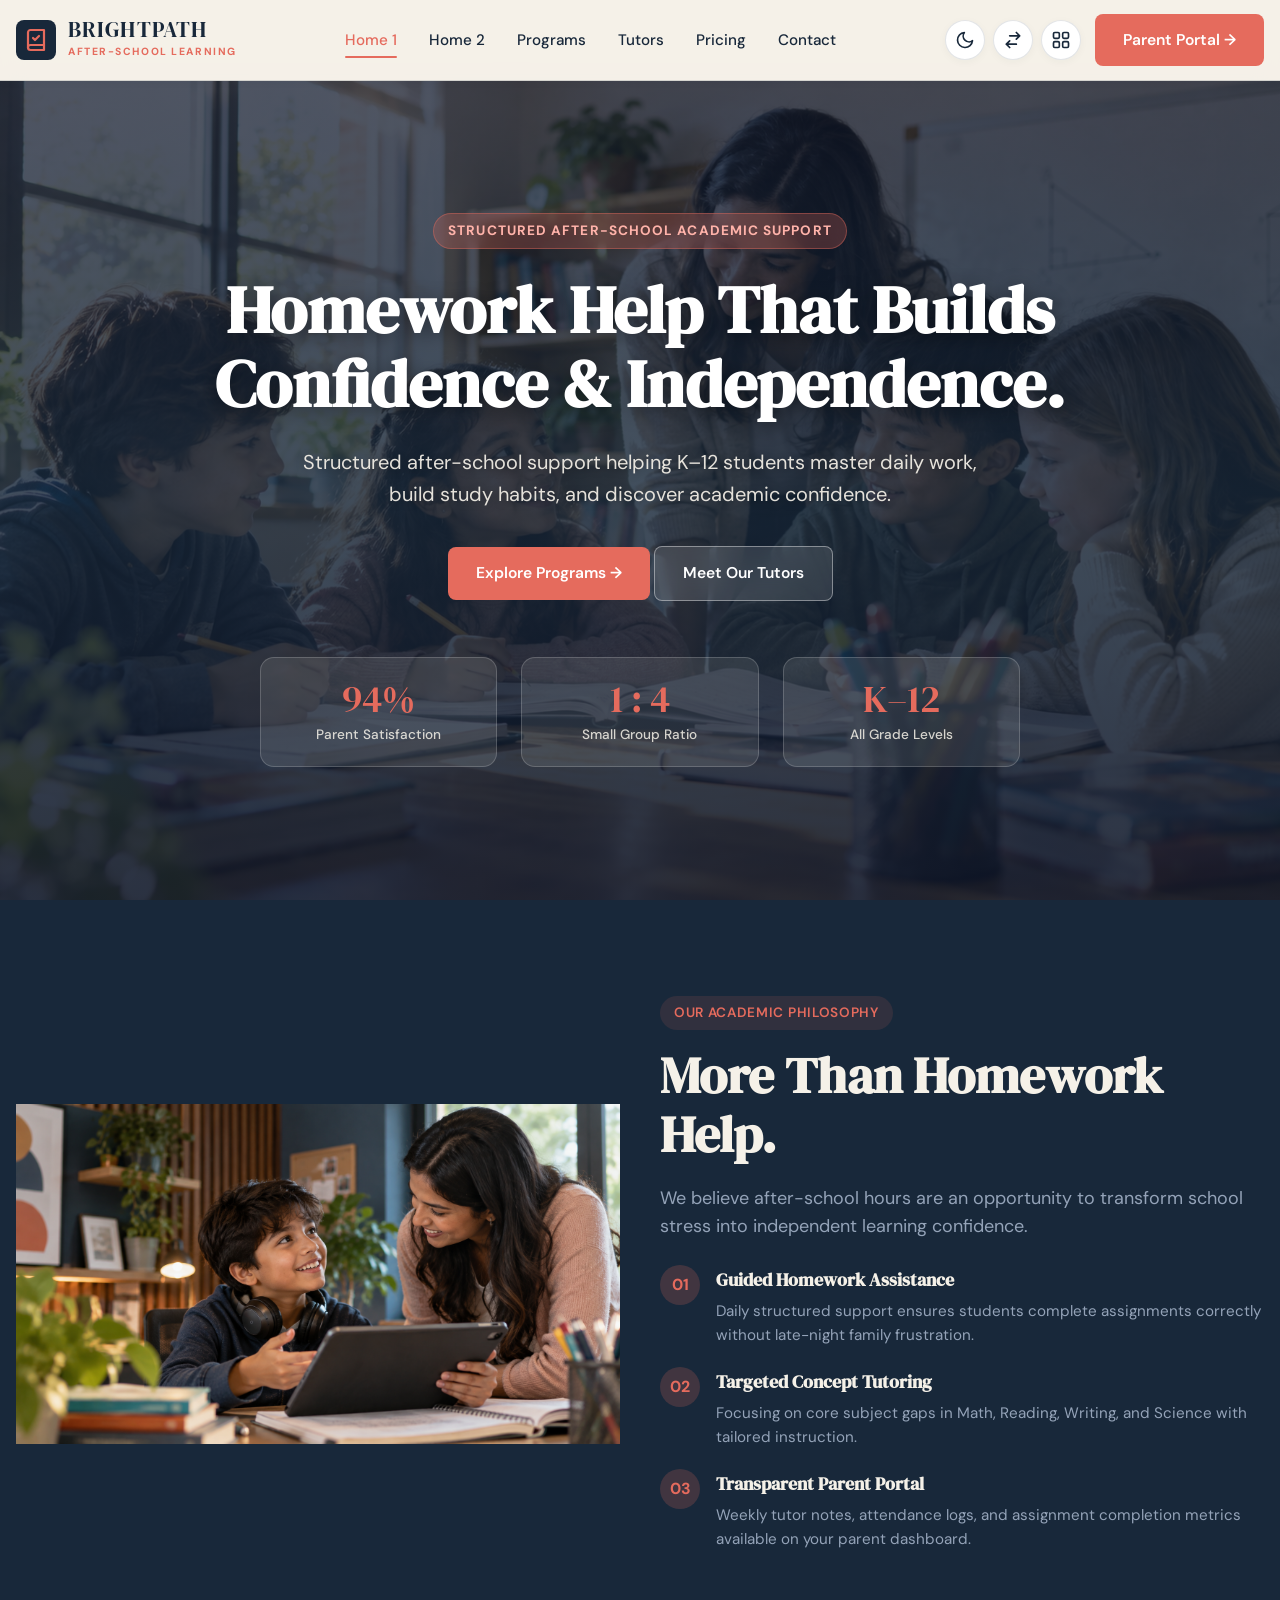
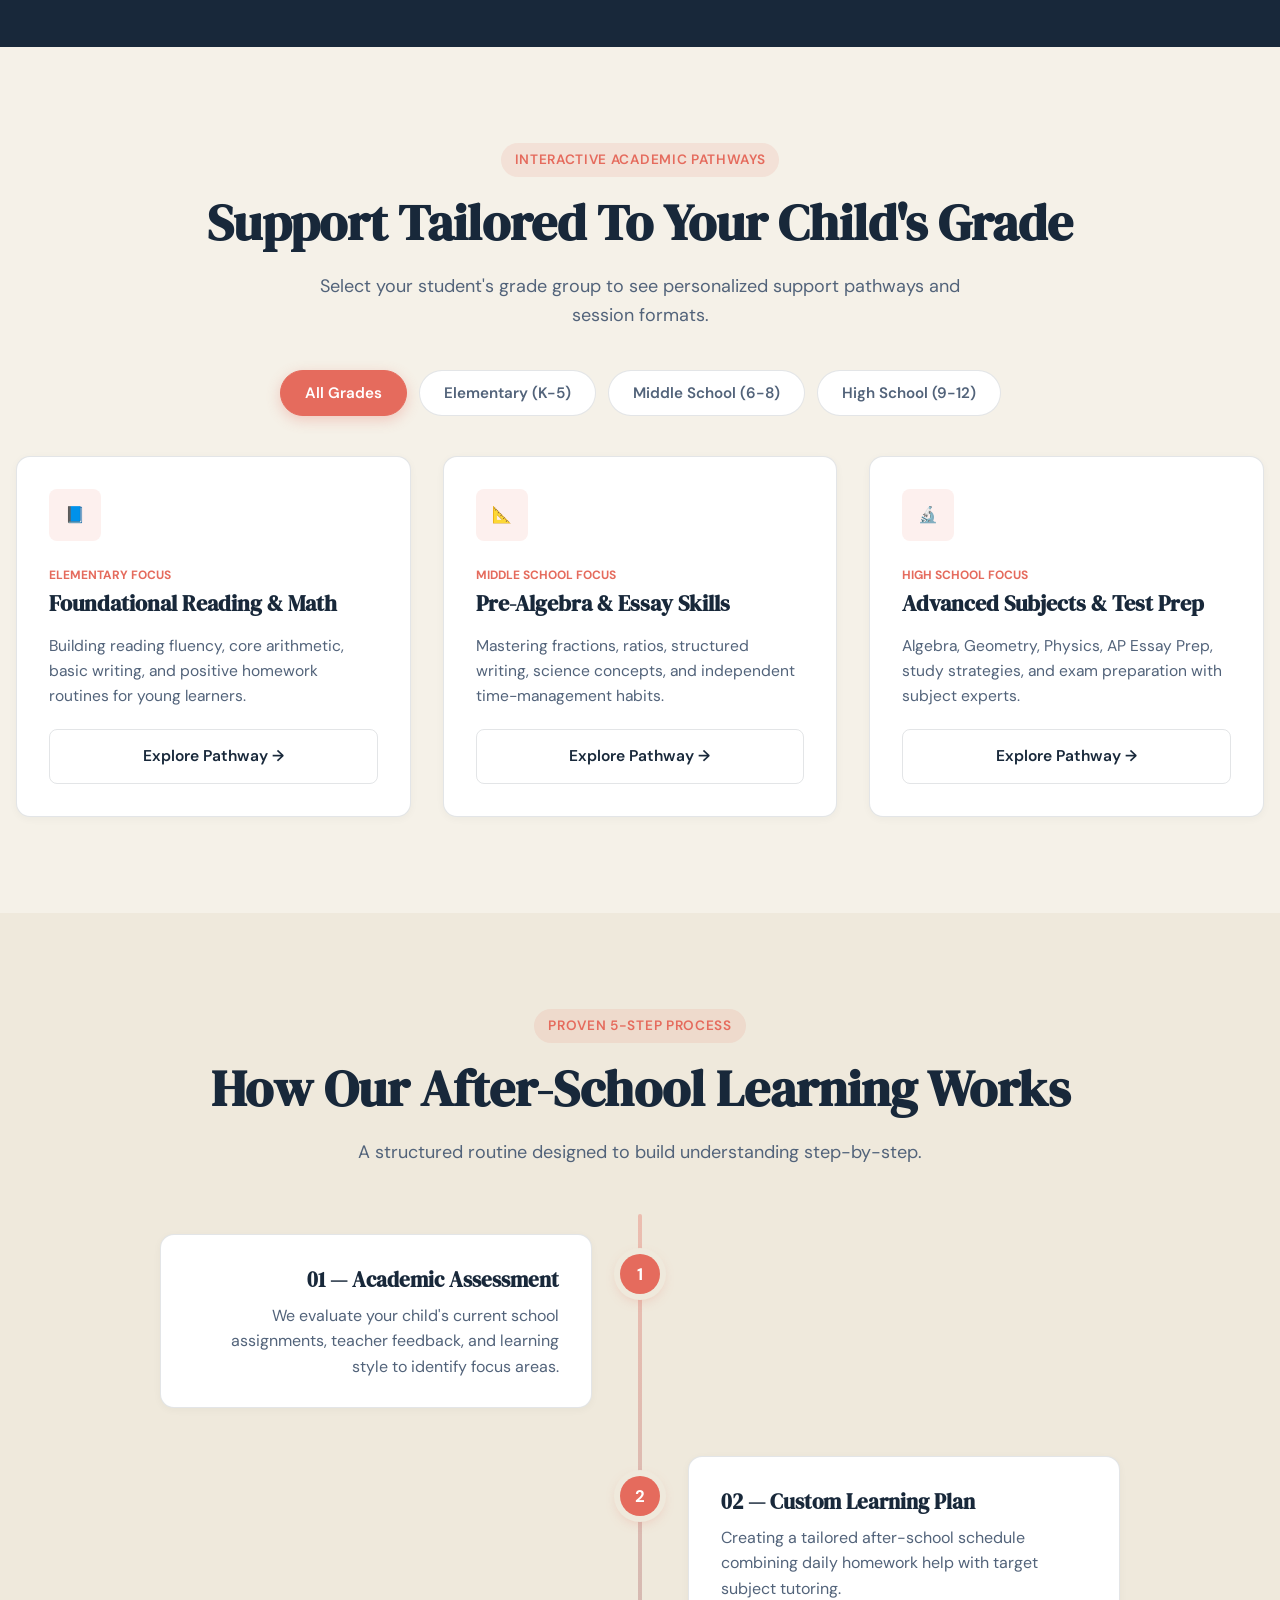
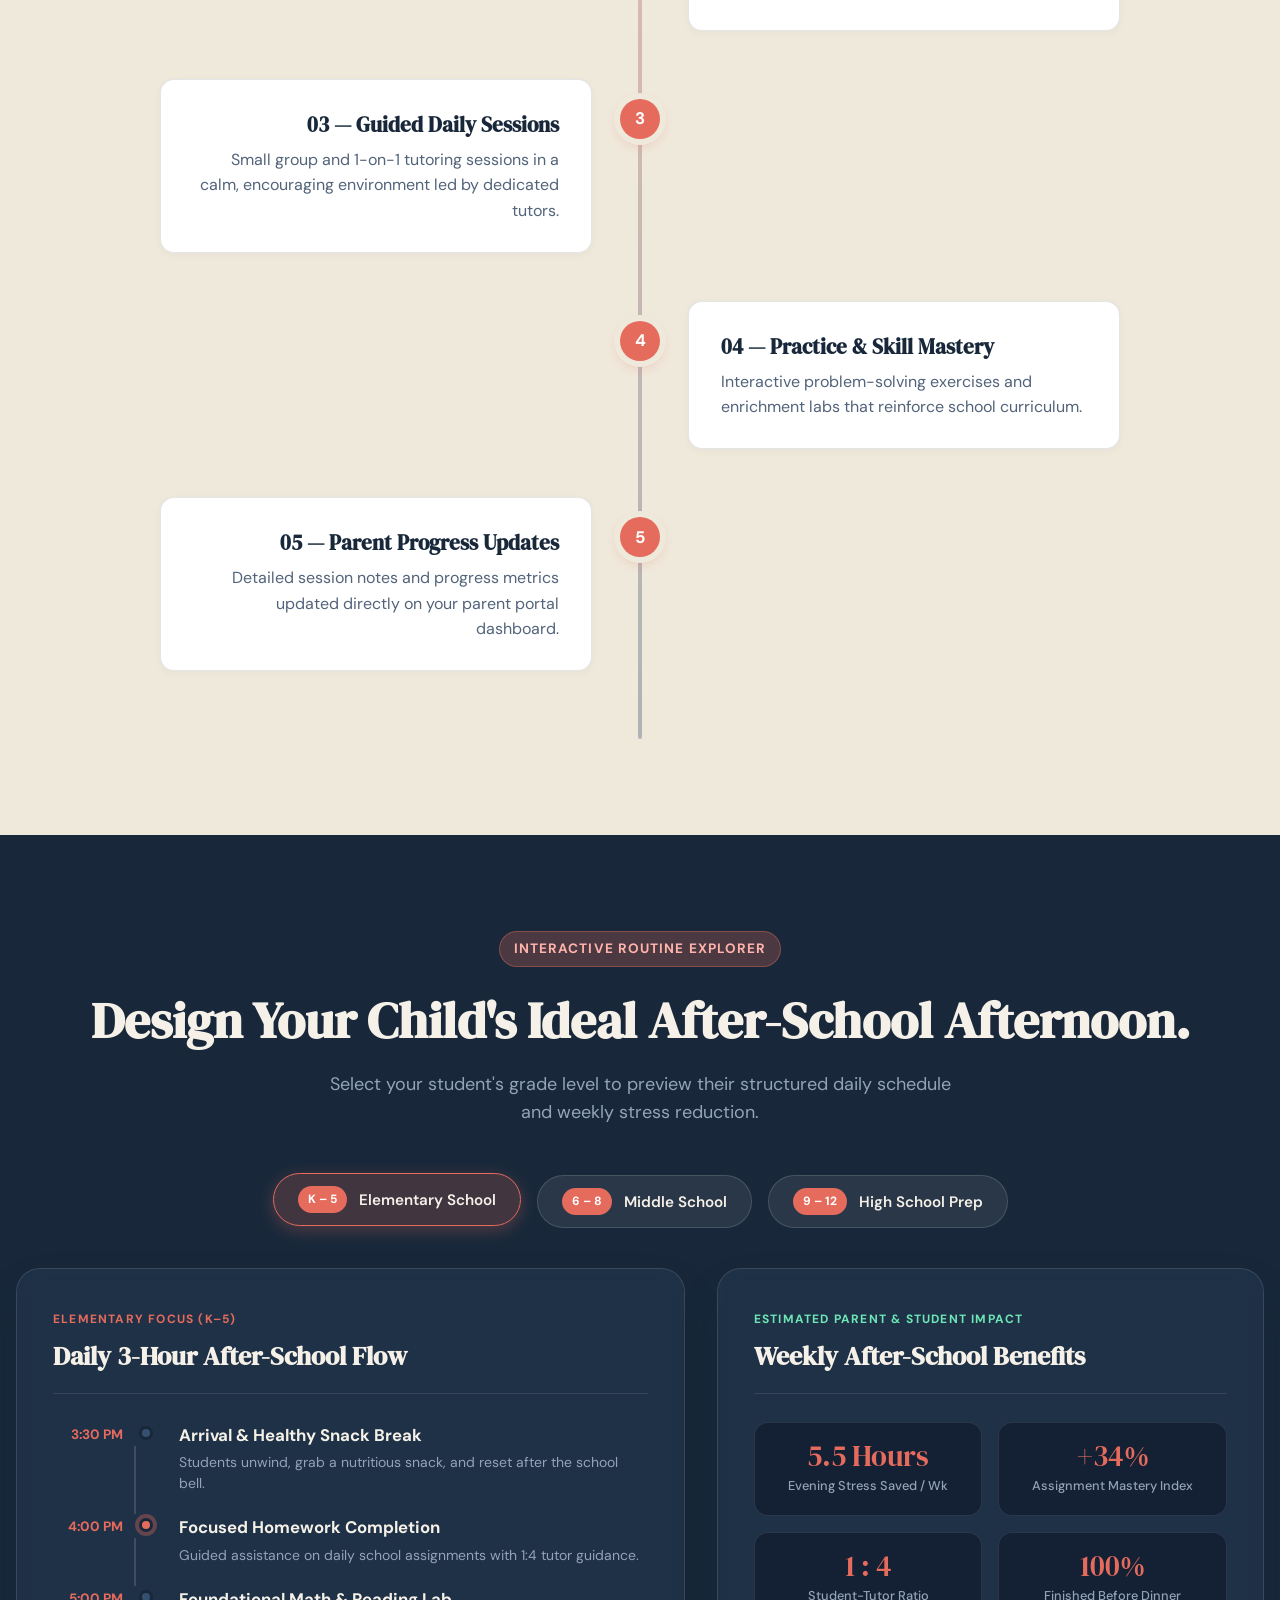
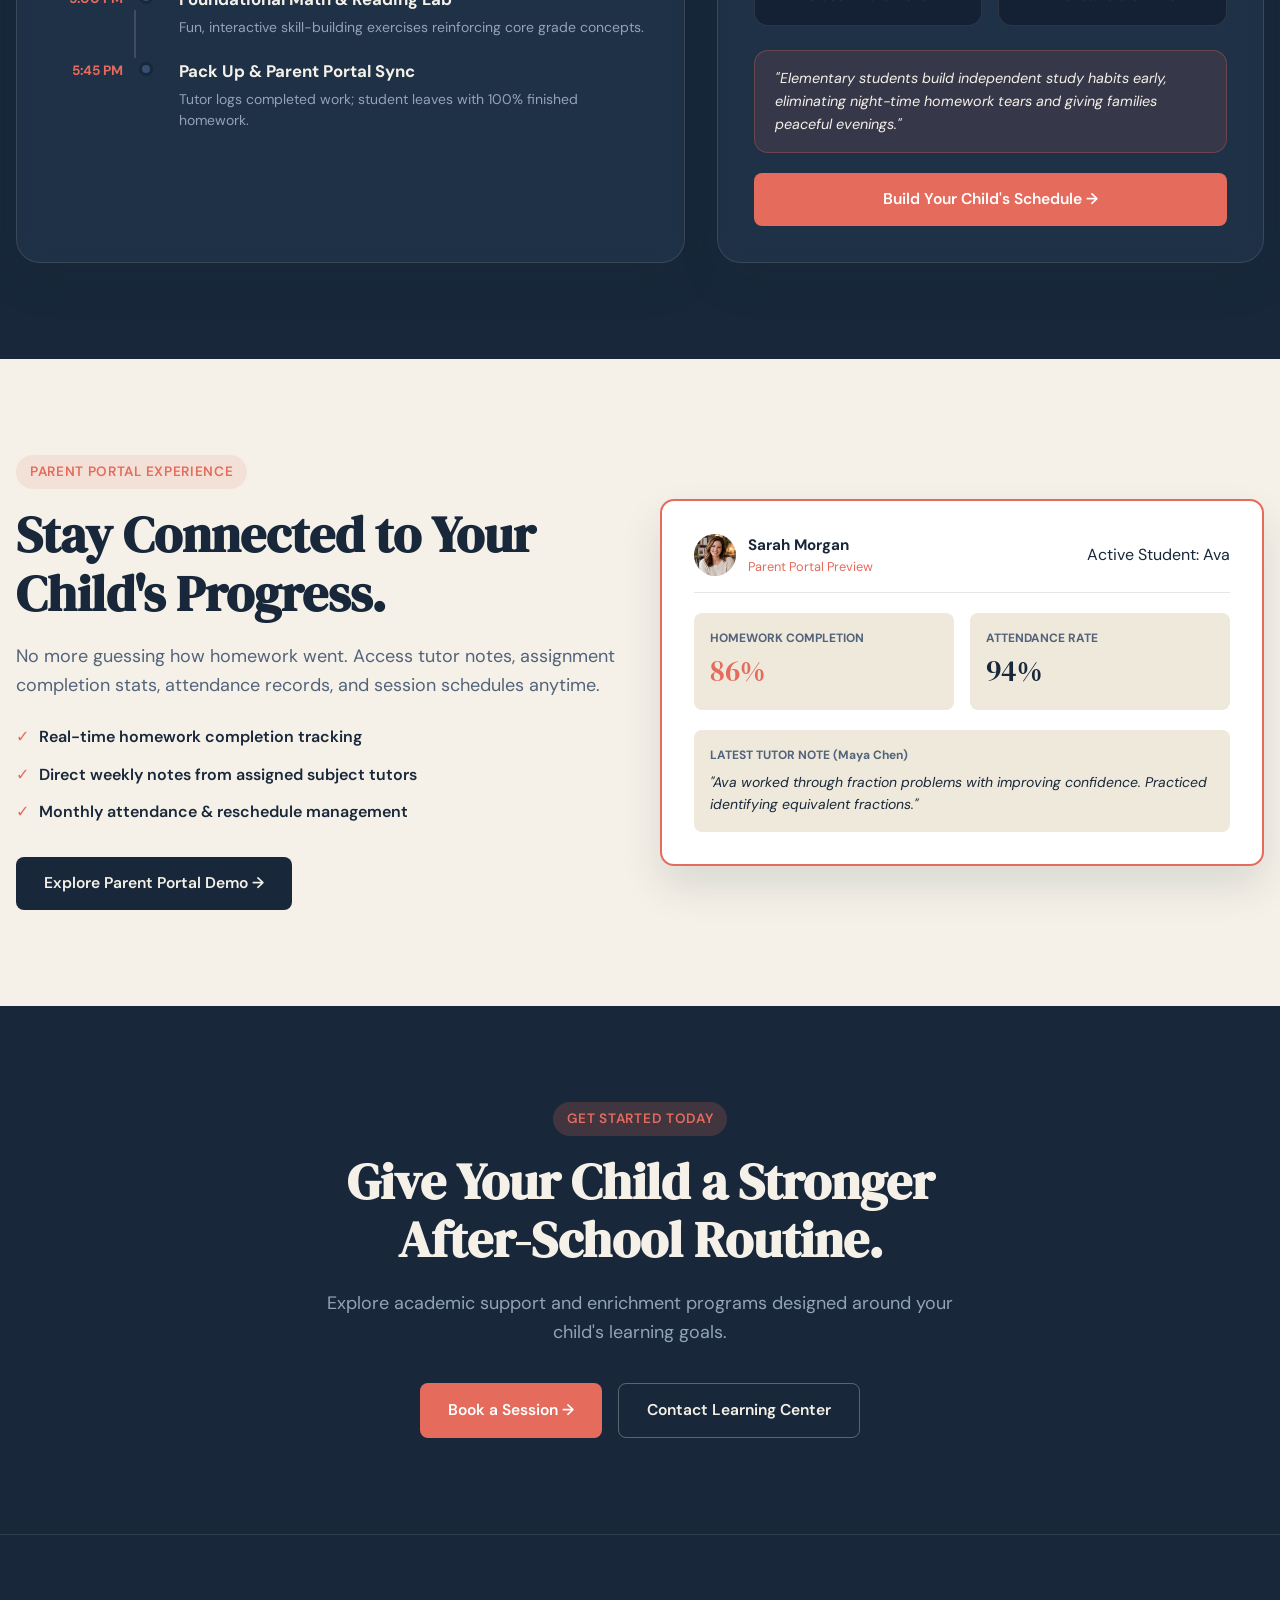
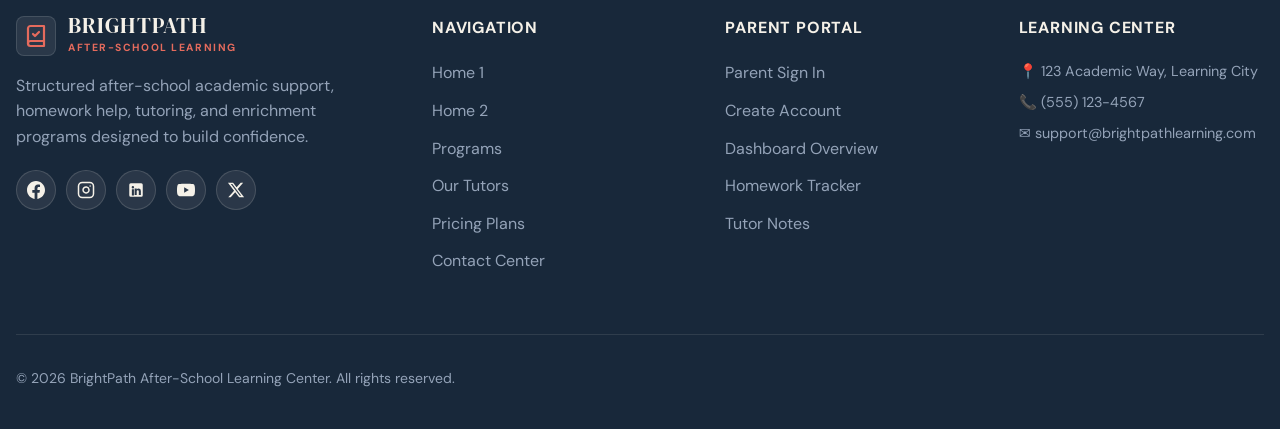
==== index.html @ 50ddd39f "Initial commit: After-School Homework Help & Enrichment Center website" ====
<!DOCTYPE html>
<html lang="en" data-theme="light" dir="ltr">
<head>
  <meta charset="UTF-8" />
  <meta name="viewport" content="width=device-width, initial-scale=1.0" />
  <title>BrightPath | After-School Homework Help & Enrichment</title>
  <meta name="description" content="BrightPath provides structured after-school homework help, 1-on-1 subject tutoring, enrichment programs, and parent progress tracking for students K-12." />
  <link rel="icon" type="image/svg+xml" href="assets/images/favicon.svg" />
  <link rel="stylesheet" href="assets/css/style.css" />
</head>
<body>

  <!-- Sticky Global Header -->
  <header class="header">
    <div class="container nav-container">
      <a href="index.html" class="brand-logo" id="brandLogo">
        <div class="logo-icon">
          <svg width="24" height="24" viewBox="0 0 24 24" fill="none" stroke="currentColor" stroke-width="2.2" stroke-linecap="round" stroke-linejoin="round">
            <path d="M4 19.5A2.5 2.5 0 0 1 6.5 17H20"></path>
            <path d="M6.5 2H20v20H6.5A2.5 2.5 0 0 1 4 19.5v-15A2.5 2.5 0 0 1 6.5 2z"></path>
            <path d="m9 10 2 2 4-4"></path>
          </svg>
        </div>
        <div class="logo-text">
          <span class="logo-name">BRIGHTPATH</span>
          <span class="logo-sub">AFTER-SCHOOL LEARNING</span>
        </div>
      </a>

      <nav>
        <ul class="nav-links">
          <li><a href="index.html" class="nav-link active">Home 1</a></li>
          <li><a href="home2.html" class="nav-link">Home 2</a></li>
          <li><a href="programs.html" class="nav-link">Programs</a></li>
          <li><a href="tutors.html" class="nav-link">Tutors</a></li>
          <li><a href="pricing.html" class="nav-link">Pricing</a></li>
          <li><a href="contact.html" class="nav-link">Contact</a></li>
        </ul>
      </nav>

      <div class="nav-actions">
        <div class="control-pill">
          <button type="button" class="icon-circle-btn js-theme-toggle" aria-label="Toggle Theme" title="Toggle Light/Dark Theme">
            <svg width="20" height="20" viewBox="0 0 24 24" fill="none" stroke="currentColor" stroke-width="2" stroke-linecap="round" stroke-linejoin="round"><circle cx="12" cy="12" r="5"/><line x1="12" y1="1" x2="12" y2="3"/><line x1="12" y1="21" x2="12" y2="23"/><line x1="4.22" y1="4.22" x2="5.64" y2="5.64"/><line x1="18.36" y1="18.36" x2="19.78" y2="19.78"/><line x1="1" y1="12" x2="3" y2="12"/><line x1="21" y1="12" x2="23" y2="12"/><line x1="4.22" y1="19.78" x2="5.64" y2="18.36"/><line x1="18.36" y1="5.64" x2="19.78" y2="4.22"/></svg>
          </button>
          <button type="button" class="icon-circle-btn js-rtl-toggle" aria-label="Toggle Direction" title="Toggle LTR/RTL Layout">
            <svg width="20" height="20" viewBox="0 0 24 24" fill="none" stroke="currentColor" stroke-width="2" stroke-linecap="round" stroke-linejoin="round"><path d="M8 7h12m0 0l-4-4m4 4l-4 4m0 6H4m0 0l4 4m-4-4l4-4"/></svg>
          </button>
          <a href="dashboard.html" class="icon-circle-btn" aria-label="Parent Portal Dashboard" title="Parent Portal Dashboard">
            <svg width="20" height="20" viewBox="0 0 24 24" fill="none" stroke="currentColor" stroke-width="2" stroke-linecap="round" stroke-linejoin="round"><rect x="3" y="3" width="7" height="7" rx="1.5"/><rect x="14" y="3" width="7" height="7" rx="1.5"/><rect x="14" y="14" width="7" height="7" rx="1.5"/><rect x="3" y="14" width="7" height="7" rx="1.5"/></svg>
          </a>
        </div>
        <a href="login.html" class="btn btn-primary" id="navPortalCta">Parent Portal →</a>
        <button class="menu-toggle" id="menuToggle" aria-label="Open Navigation Menu">
          <svg width="26" height="26" viewBox="0 0 24 24" fill="none" stroke="currentColor" stroke-width="2"><line x1="3" y1="12" x2="21" y2="12"></line><line x1="3" y1="6" x2="21" y2="6"></line><line x1="3" y1="18" x2="21" y2="18"></line></svg>
        </button>
      </div>
    </div>
  </header>

  <!-- Mobile Off-Canvas Drawer Navigation -->
  <div class="mobile-drawer" id="mobileDrawer" aria-hidden="true">
    <div class="drawer-backdrop" id="drawerBackdrop"></div>
    <div class="drawer-content">
      <div class="drawer-header">
        <div class="brand-logo">
          <div class="logo-icon"><svg width="20" height="20" viewBox="0 0 24 24" fill="none" stroke="currentColor" stroke-width="2"><path d="M4 19.5A2.5 2.5 0 0 1 6.5 17H20"></path><path d="M6.5 2H20v20H6.5A2.5 2.5 0 0 1 4 19.5v-15A2.5 2.5 0 0 1 6.5 2z"></path></svg></div>
          <span class="logo-name">BRIGHTPATH</span>
        </div>
        <button class="drawer-close" id="drawerClose" aria-label="Close Navigation Menu">✕</button>
      </div>
      <ul class="drawer-links">
        <li><a href="index.html" class="drawer-link">Home 1</a></li>
        <li><a href="home2.html" class="drawer-link">Home 2</a></li>
        <li><a href="programs.html" class="drawer-link">Programs</a></li>
        <li><a href="tutors.html" class="drawer-link">Tutors</a></li>
        <li><a href="pricing.html" class="drawer-link">Pricing</a></li>
        <li><a href="contact.html" class="drawer-link">Contact</a></li>
      </ul>
      <div class="drawer-controls">
        <div class="control-pill">
          <button type="button" class="icon-circle-btn js-theme-toggle" aria-label="Toggle Theme" title="Toggle Light/Dark Theme">
            <svg width="20" height="20" viewBox="0 0 24 24" fill="none" stroke="currentColor" stroke-width="2" stroke-linecap="round" stroke-linejoin="round"><circle cx="12" cy="12" r="5"/><line x1="12" y1="1" x2="12" y2="3"/><line x1="12" y1="21" x2="12" y2="23"/><line x1="4.22" y1="4.22" x2="5.64" y2="5.64"/><line x1="18.36" y1="18.36" x2="19.78" y2="19.78"/><line x1="1" y1="12" x2="3" y2="12"/><line x1="21" y1="12" x2="23" y2="12"/><line x1="4.22" y1="19.78" x2="5.64" y2="18.36"/><line x1="18.36" y1="5.64" x2="19.78" y2="4.22"/></svg>
          </button>
          <button type="button" class="icon-circle-btn js-rtl-toggle" aria-label="Toggle Direction" title="Toggle LTR/RTL Layout">
            <svg width="20" height="20" viewBox="0 0 24 24" fill="none" stroke="currentColor" stroke-width="2" stroke-linecap="round" stroke-linejoin="round"><path d="M8 7h12m0 0l-4-4m4 4l-4 4m0 6H4m0 0l4 4m-4-4l4-4"/></svg>
          </button>
          <a href="dashboard.html" class="icon-circle-btn" aria-label="Parent Portal Dashboard" title="Parent Portal Dashboard">
            <svg width="20" height="20" viewBox="0 0 24 24" fill="none" stroke="currentColor" stroke-width="2" stroke-linecap="round" stroke-linejoin="round"><rect x="3" y="3" width="7" height="7" rx="1.5"/><rect x="14" y="3" width="7" height="7" rx="1.5"/><rect x="14" y="14" width="7" height="7" rx="1.5"/><rect x="3" y="14" width="7" height="7" rx="1.5"/></svg>
          </a>
        </div>
        <a href="login.html" class="btn btn-primary" style="width: 100%;">Parent Portal →</a>
      </div>
    </div>
  </div>

  <main>
    <!-- HOME SECTION 01 — FULLSCREEN HERO -->
    <section class="hero-fullscreen" id="heroSection">
      <div class="hero-bg-overlay"></div>
      <div class="container hero-centered-content">
        <span class="section-tag hero-tag-dark">Structured After-School Academic Support</span>
        <h1 class="hero-fullscreen-title">Homework Help That Builds Confidence & Independence.</h1>
        <p class="hero-fullscreen-lead">Structured after-school support helping K–12 students master daily work, build study habits, and discover academic confidence.</p>
        <div class="hero-btns hero-btns-center">
          <a href="programs.html" class="btn btn-primary">Explore Programs →</a>
          <a href="tutors.html" class="btn btn-secondary-light">Meet Our Tutors</a>
        </div>
        <div class="hero-stats-row">
          <div class="hero-stat-card">
            <span class="stat-number">94%</span>
            <span class="stat-label">Parent Satisfaction</span>
          </div>
          <div class="hero-stat-card">
            <span class="stat-number">1 : 4</span>
            <span class="stat-label">Small Group Ratio</span>
          </div>
          <div class="hero-stat-card">
            <span class="stat-number">K–12</span>
            <span class="stat-label">All Grade Levels</span>
          </div>
        </div>
      </div>
    </section>

    <!-- HOME SECTION 02 — THE LEARNING SUPPORT STORY -->
    <section class="section section-dark" id="storySection">
      <div class="container">
        <div class="grid-2" style="align-items: center;">
          <div class="hero-image-frame">
            <img src="assets/images/2.png" alt="Student engaged in focused after-school study session" />
          </div>
          <div>
            <span class="section-tag">Our Academic Philosophy</span>
            <h2 class="section-title">More Than Homework Help.</h2>
            <p class="section-subtitle" style="margin-bottom:24px;">We believe after-school hours are an opportunity to transform school stress into independent learning confidence.</p>
            <div style="display:flex; flex-direction:column; gap:20px;">
              <div style="display:flex; gap:16px;">
                <div style="width:40px; height:40px; background:rgba(229,107,93,0.2); color:var(--coral-500); border-radius:50%; display:flex; align-items:center; justify-content:center; font-weight:bold; flex-shrink:0;">01</div>
                <div>
                  <h4 style="font-size:1.15rem; font-family:var(--font-heading); margin-bottom:4px;">Guided Homework Assistance</h4>
                  <p style="color:var(--slate-400); font-size:0.95rem;">Daily structured support ensures students complete assignments correctly without late-night family frustration.</p>
                </div>
              </div>
              <div style="display:flex; gap:16px;">
                <div style="width:40px; height:40px; background:rgba(229,107,93,0.2); color:var(--coral-500); border-radius:50%; display:flex; align-items:center; justify-content:center; font-weight:bold; flex-shrink:0;">02</div>
                <div>
                  <h4 style="font-size:1.15rem; font-family:var(--font-heading); margin-bottom:4px;">Targeted Concept Tutoring</h4>
                  <p style="color:var(--slate-400); font-size:0.95rem;">Focusing on core subject gaps in Math, Reading, Writing, and Science with tailored instruction.</p>
                </div>
              </div>
              <div style="display:flex; gap:16px;">
                <div style="width:40px; height:40px; background:rgba(229,107,93,0.2); color:var(--coral-500); border-radius:50%; display:flex; align-items:center; justify-content:center; font-weight:bold; flex-shrink:0;">03</div>
                <div>
                  <h4 style="font-size:1.15rem; font-family:var(--font-heading); margin-bottom:4px;">Transparent Parent Portal</h4>
                  <p style="color:var(--slate-400); font-size:0.95rem;">Weekly tutor notes, attendance logs, and assignment completion metrics available on your parent dashboard.</p>
                </div>
              </div>
            </div>
          </div>
        </div>
      </div>
    </section>

    <!-- HOME SECTION 03 — PROGRAM PATHWAYS -->
    <section class="section" id="pathwaysSection">
      <div class="container">
        <div style="text-align: center; margin-bottom: 40px;">
          <span class="section-tag">Interactive Academic Pathways</span>
          <h2 class="section-title">Support Tailored To Your Child's Grade</h2>
          <p class="section-subtitle" style="margin-inline: auto;">Select your student's grade group to see personalized support pathways and session formats.</p>
        </div>

        <div class="filter-tabs">
          <button class="tab-btn js-pathway-tab active" data-category="all">All Grades</button>
          <button class="tab-btn js-pathway-tab" data-category="elementary">Elementary (K-5)</button>
          <button class="tab-btn js-pathway-tab" data-category="middle">Middle School (6-8)</button>
          <button class="tab-btn js-pathway-tab" data-category="high">High School (9-12)</button>
        </div>

        <div class="grid-3">
          <div class="card js-pathway-card" data-category="elementary">
            <div class="card-icon">📘</div>
            <span style="font-size:0.75rem; font-weight:700; color:var(--coral-500); text-transform:uppercase;">Elementary Focus</span>
            <h3 class="card-title">Foundational Reading & Math</h3>
            <p class="card-desc">Building reading fluency, core arithmetic, basic writing, and positive homework routines for young learners.</p>
            <button class="btn btn-secondary js-book-trigger" data-session="Elementary Pathway" style="margin-top:20px; width:100%;">Explore Pathway →</button>
          </div>

          <div class="card js-pathway-card" data-category="middle">
            <div class="card-icon">📐</div>
            <span style="font-size:0.75rem; font-weight:700; color:var(--coral-500); text-transform:uppercase;">Middle School Focus</span>
            <h3 class="card-title">Pre-Algebra & Essay Skills</h3>
            <p class="card-desc">Mastering fractions, ratios, structured writing, science concepts, and independent time-management habits.</p>
            <button class="btn btn-secondary js-book-trigger" data-session="Middle School Pathway" style="margin-top:20px; width:100%;">Explore Pathway →</button>
          </div>

          <div class="card js-pathway-card" data-category="high">
            <div class="card-icon">🔬</div>
            <span style="font-size:0.75rem; font-weight:700; color:var(--coral-500); text-transform:uppercase;">High School Focus</span>
            <h3 class="card-title">Advanced Subjects & Test Prep</h3>
            <p class="card-desc">Algebra, Geometry, Physics, AP Essay Prep, study strategies, and exam preparation with subject experts.</p>
            <button class="btn btn-secondary js-book-trigger" data-session="High School Pathway" style="margin-top:20px; width:100%;">Explore Pathway →</button>
          </div>
        </div>
      </div>
    </section>

    <!-- HOME SECTION 04 — HOW SUPPORT WORKS -->
    <section class="section" style="background: var(--bg-secondary);" id="howItWorksSection">
      <div class="container">
        <div style="text-align: center; margin-bottom: 48px;">
          <span class="section-tag">Proven 5-Step Process</span>
          <h2 class="section-title">How Our After-School Learning Works</h2>
          <p class="section-subtitle" style="margin-inline: auto;">A structured routine designed to build understanding step-by-step.</p>
        </div>

        <div class="timeline">
          <div class="timeline-item">
            <div class="timeline-number">1</div>
            <div class="timeline-content">
              <h3 style="font-family:var(--font-heading); font-size:1.3rem; margin-bottom:6px;">01 — Academic Assessment</h3>
              <p style="color:var(--text-muted);">We evaluate your child's current school assignments, teacher feedback, and learning style to identify focus areas.</p>
            </div>
          </div>

          <div class="timeline-item">
            <div class="timeline-number">2</div>
            <div class="timeline-content">
              <h3 style="font-family:var(--font-heading); font-size:1.3rem; margin-bottom:6px;">02 — Custom Learning Plan</h3>
              <p style="color:var(--text-muted);">Creating a tailored after-school schedule combining daily homework help with target subject tutoring.</p>
            </div>
          </div>

          <div class="timeline-item">
            <div class="timeline-number">3</div>
            <div class="timeline-content">
              <h3 style="font-family:var(--font-heading); font-size:1.3rem; margin-bottom:6px;">03 — Guided Daily Sessions</h3>
              <p style="color:var(--text-muted);">Small group and 1-on-1 tutoring sessions in a calm, encouraging environment led by dedicated tutors.</p>
            </div>
          </div>

          <div class="timeline-item">
            <div class="timeline-number">4</div>
            <div class="timeline-content">
              <h3 style="font-family:var(--font-heading); font-size:1.3rem; margin-bottom:6px;">04 — Practice & Skill Mastery</h3>
              <p style="color:var(--text-muted);">Interactive problem-solving exercises and enrichment labs that reinforce school curriculum.</p>
            </div>
          </div>

          <div class="timeline-item">
            <div class="timeline-number">5</div>
            <div class="timeline-content">
              <h3 style="font-family:var(--font-heading); font-size:1.3rem; margin-bottom:6px;">05 — Parent Progress Updates</h3>
              <p style="color:var(--text-muted);">Detailed session notes and progress metrics updated directly on your parent portal dashboard.</p>
            </div>
          </div>
        </div>
      </div>
    </section>

    <!-- HOME SECTION 04B — UNIQUE INTERACTIVE ROUTINE & IMPACT SIMULATOR -->
    <section class="section" id="routineSimulatorSection">
      <div class="container">
        <div style="text-align: center; margin-bottom: 48px;">
          <span class="section-tag hero-tag-dark">Interactive Routine Explorer</span>
          <h2 class="section-title">Design Your Child's Ideal After-School Afternoon.</h2>
          <p class="section-subtitle" style="margin-inline: auto;">Select your student's grade level to preview their structured daily schedule and weekly stress reduction.</p>
        </div>

        <!-- Grade Selector Tabs -->
        <div class="simulator-tabs" id="routineTabs">
          <button class="sim-tab-btn active" data-grade="elementary">
            <span class="tab-badge">K – 5</span>
            <span class="tab-title">Elementary School</span>
          </button>
          <button class="sim-tab-btn" data-grade="middle">
            <span class="tab-badge">6 – 8</span>
            <span class="tab-title">Middle School</span>
          </button>
          <button class="sim-tab-btn" data-grade="high">
            <span class="tab-badge">9 – 12</span>
            <span class="tab-title">High School Prep</span>
          </button>
        </div>

        <div class="simulator-body-grid">
          <!-- Live Timeline Schedule Column -->
          <div class="sim-card sim-timeline-card">
            <div class="sim-card-header">
              <span class="sim-badge" id="simGradeBadge">Elementary Focus (K–5)</span>
              <h3 class="sim-card-title" id="simTitle">Daily 3-Hour After-School Flow</h3>
            </div>
            
            <div class="sim-steps-list" id="simStepsList">
              <div class="sim-step-item">
                <div class="sim-step-time">3:30 PM</div>
                <div class="sim-step-dot"></div>
                <div class="sim-step-info">
                  <h4>Arrival & Healthy Snack Break</h4>
                  <p>Students unwind, grab a nutritious snack, and reset after the school bell.</p>
                </div>
              </div>
              <div class="sim-step-item active-step">
                <div class="sim-step-time">4:00 PM</div>
                <div class="sim-step-dot"></div>
                <div class="sim-step-info">
                  <h4>Focused Homework Completion</h4>
                  <p>Guided assistance on daily school assignments with 1:4 tutor guidance.</p>
                </div>
              </div>
              <div class="sim-step-item">
                <div class="sim-step-time">5:00 PM</div>
                <div class="sim-step-dot"></div>
                <div class="sim-step-info">
                  <h4>Foundational Math & Reading Lab</h4>
                  <p>Fun, interactive skill-building exercises reinforcing core grade concepts.</p>
                </div>
              </div>
              <div class="sim-step-item">
                <div class="sim-step-time">5:45 PM</div>
                <div class="sim-step-dot"></div>
                <div class="sim-step-info">
                  <h4>Pack Up & Parent Portal Sync</h4>
                  <p>Tutor logs completed work; student leaves with 100% finished homework.</p>
                </div>
              </div>
            </div>
          </div>

          <!-- Impact Metrics & Outcome Column -->
          <div class="sim-card sim-impact-card">
            <div class="sim-card-header">
              <span class="sim-badge sim-badge-accent">Estimated Parent & Student Impact</span>
              <h3 class="sim-card-title">Weekly After-School Benefits</h3>
            </div>

            <div class="sim-metrics-grid">
              <div class="sim-metric-box">
                <div class="sim-metric-val" id="metricTime">5.5 Hours</div>
                <div class="sim-metric-lbl">Evening Stress Saved / Wk</div>
              </div>
              <div class="sim-metric-box">
                <div class="sim-metric-val" id="metricScore">+34%</div>
                <div class="sim-metric-lbl">Assignment Mastery Index</div>
              </div>
              <div class="sim-metric-box">
                <div class="sim-metric-val" id="metricRatio">1 : 4</div>
                <div class="sim-metric-lbl">Student-Tutor Ratio</div>
              </div>
              <div class="sim-metric-box">
                <div class="sim-metric-val" id="metricCheck">100%</div>
                <div class="sim-metric-lbl">Finished Before Dinner</div>
              </div>
            </div>

            <div class="sim-highlight-box" id="simHighlightText">
              "Elementary students build independent study habits early, eliminating night-time homework tears and giving families peaceful evenings."
            </div>

            <button class="btn btn-primary js-book-trigger" style="width:100%; justify-content:center; margin-top:20px;" data-session="Custom After-School Schedule Consultation">
              Build Your Child's Schedule →
            </button>
          </div>
        </div>
      </div>
    </section>

    <!-- HOME SECTION 05 — PARENT VISIBILITY -->
    <section class="section" id="parentVisibilitySection">
      <div class="container">
        <div class="grid-2" style="align-items: center;">
          <div>
            <span class="section-tag">Parent Portal Experience</span>
            <h2 class="section-title">Stay Connected to Your Child's Progress.</h2>
            <p class="section-subtitle" style="margin-bottom:24px;">No more guessing how homework went. Access tutor notes, assignment completion stats, attendance records, and session schedules anytime.</p>
            <ul style="list-style:none; display:flex; flex-direction:column; gap:12px; margin-bottom:32px;">
              <li style="display:flex; align-items:center; gap:10px; font-weight:600;"><span style="color:var(--coral-500);">✓</span> Real-time homework completion tracking</li>
              <li style="display:flex; align-items:center; gap:10px; font-weight:600;"><span style="color:var(--coral-500);">✓</span> Direct weekly notes from assigned subject tutors</li>
              <li style="display:flex; align-items:center; gap:10px; font-weight:600;"><span style="color:var(--coral-500);">✓</span> Monthly attendance & reschedule management</li>
            </ul>
            <a href="dashboard.html" class="btn btn-navy">Explore Parent Portal Demo →</a>
          </div>

          <!-- Parent Dashboard Interactive Preview Card -->
          <div class="card" style="border:2px solid var(--coral-500); background:var(--bg-card); box-shadow:var(--shadow-lg);">
            <div style="display:flex; align-items:center; justify-content:space-between; margin-bottom:20px; border-bottom:1px solid var(--border-color); padding-bottom:14px;">
              <div style="display:flex; align-items:center; gap:12px;">
                <img src="assets/images/5.png" alt="Sarah Morgan" style="width:42px; height:42px; border-radius:50%; object-fit:cover;" />
                <div>
                  <div style="font-weight:700; font-size:0.95rem;">Sarah Morgan</div>
                  <div style="font-size:0.8rem; color:var(--coral-500);">Parent Portal Preview</div>
                </div>
              </div>
              <span class="status-badge status-completed">Active Student: Ava</span>
            </div>

            <div style="display:grid; grid-template-columns:1fr 1fr; gap:16px; margin-bottom:20px;">
              <div style="background:var(--bg-secondary); padding:16px; border-radius:var(--radius-sm);">
                <div style="font-size:0.75rem; color:var(--text-muted); font-weight:700;">HOMEWORK COMPLETION</div>
                <div style="font-family:var(--font-heading); font-size:1.8rem; color:var(--coral-500);">86%</div>
              </div>
              <div style="background:var(--bg-secondary); padding:16px; border-radius:var(--radius-sm);">
                <div style="font-size:0.75rem; color:var(--text-muted); font-weight:700;">ATTENDANCE RATE</div>
                <div style="font-family:var(--font-heading); font-size:1.8rem; color:var(--navy-900);">94%</div>
              </div>
            </div>

            <div style="background:var(--bg-secondary); padding:16px; border-radius:var(--radius-sm);">
              <div style="font-size:0.75rem; color:var(--text-muted); font-weight:700; margin-bottom:6px;">LATEST TUTOR NOTE (Maya Chen)</div>
              <p style="font-size:0.875rem; font-style:italic;">"Ava worked through fraction problems with improving confidence. Practiced identifying equivalent fractions."</p>
            </div>
          </div>
        </div>
      </div>
    </section>

    <!-- HOME SECTION 06 — FINAL CTA -->
    <section class="section section-dark" style="text-align: center;" id="finalCtaSection">
      <div class="container">
        <span class="section-tag" style="background:rgba(229,107,93,0.2);">Get Started Today</span>
        <h2 class="section-title" style="color:var(--ivory-100); max-width:720px; margin-inline:auto;">Give Your Child a Stronger After-School Routine.</h2>
        <p class="section-subtitle" style="color:var(--slate-400); margin-inline:auto; margin-bottom:36px;">Explore academic support and enrichment programs designed around your child's learning goals.</p>
        <div style="display:flex; justify-content:center; gap:16px; flex-wrap:wrap;">
          <button class="btn btn-primary js-book-trigger">Book a Session →</button>
          <a href="contact.html" class="btn btn-secondary" style="border-color:rgba(245,241,232,0.3); color:var(--ivory-100);">Contact Learning Center</a>
        </div>
      </div>
    </section>
  </main>

  <!-- Global Footer -->
  <footer class="footer">
    <div class="container">
      <div class="footer-grid">
        <div class="footer-brand">
          <a href="index.html" class="brand-logo">
            <div class="logo-icon">
              <svg width="24" height="24" viewBox="0 0 24 24" fill="none" stroke="currentColor" stroke-width="2.2" stroke-linecap="round" stroke-linejoin="round">
                <path d="M4 19.5A2.5 2.5 0 0 1 6.5 17H20"></path>
                <path d="M6.5 2H20v20H6.5A2.5 2.5 0 0 1 4 19.5v-15A2.5 2.5 0 0 1 6.5 2z"></path>
                <path d="m9 10 2 2 4-4"></path>
              </svg>
            </div>
            <div class="logo-text">
              <span class="logo-name">BRIGHTPATH</span>
              <span class="logo-sub">AFTER-SCHOOL LEARNING</span>
            </div>
          </a>
          <p>Structured after-school academic support, homework help, tutoring, and enrichment programs designed to build confidence.</p>
          <div class="footer-social-links" style="margin-top:20px; display:flex; gap:10px;">
            <a href="#" class="social-icon-btn" aria-label="Facebook">
              <svg width="18" height="18" viewBox="0 0 24 24" fill="currentColor"><path d="M24 12.073c0-6.627-5.373-12-12-12s-12 5.373-12 12c0 5.99 4.388 10.954 10.125 11.854v-8.385H7.078v-3.47h3.047V9.43c0-3.007 1.792-4.669 4.533-4.669 1.312 0 2.686.235 2.686.235v2.953H15.83c-1.491 0-1.956.925-1.956 1.874v2.25h3.328l-.532 3.47h-2.796v8.385C19.612 23.027 24 18.062 24 12.073z"/></svg>
            </a>
            <a href="#" class="social-icon-btn" aria-label="Instagram">
              <svg width="18" height="18" viewBox="0 0 24 24" fill="none" stroke="currentColor" stroke-width="2" stroke-linecap="round" stroke-linejoin="round"><rect x="2" y="2" width="20" height="20" rx="5" ry="5"></rect><path d="M16 11.37A4 4 0 1 1 12.63 8 4 4 0 0 1 16 11.37z"></path><line x1="17.5" y1="6.5" x2="17.51" y2="6.5"></line></svg>
            </a>
            <a href="#" class="social-icon-btn" aria-label="LinkedIn">
              <svg width="18" height="18" viewBox="0 0 24 24" fill="currentColor"><path d="M19 3a2 2 0 0 1 2 2v14a2 2 0 0 1-2 2H5a2 2 0 0 1-2-2V5a2 2 0 0 1 2-2h14m-.5 15.5v-5.3a3.26 3.26 0 0 0-3.26-3.26c-.85 0-1.84.52-2.28 1.3v-1.11h-2.79v8.37h2.79v-4.93c0-.77.62-1.4 1.39-1.4a1.4 1.4 0 0 1 1.4 1.4v4.93h2.75M6.46 10.9v8.37H9.25V10.9H6.46M7.86 6.74a1.62 1.62 0 1 0 0 3.24 1.62 1.62 0 0 0 0-3.24z"/></svg>
            </a>
            <a href="#" class="social-icon-btn" aria-label="YouTube">
              <svg width="18" height="18" viewBox="0 0 24 24" fill="currentColor"><path d="M23.498 6.186a3.016 3.016 0 0 0-2.122-2.136C19.505 3.545 12 3.545 12 3.545s-7.505 0-9.377.505A3.017 3.017 0 0 0 .502 6.186C0 8.07 0 12 0 12s0 3.93.502 5.814a3.016 3.016 0 0 0 2.122 2.136c1.871.505 9.376.505 9.376.505s7.505 0 9.377-.505a3.015 3.015 0 0 0 2.122-2.136C24 15.93 24 12 24 12s0-3.93-.502-5.814zM9.545 15.568V8.432L15.818 12l-6.273 3.568z"/></svg>
            </a>
            <a href="#" class="social-icon-btn" aria-label="Twitter">
              <svg width="18" height="18" viewBox="0 0 24 24" fill="currentColor"><path d="M18.244 2.25h3.308l-7.227 8.26 8.502 11.24H16.17l-5.214-6.817L4.99 21.75H1.68l7.73-8.835L1.254 2.25H8.08l4.713 6.231zm-1.161 17.52h1.833L7.084 4.126H5.117z"/></svg>
            </a>
          </div>
        </div>

        <div>
          <h4 class="footer-title">Navigation</h4>
          <ul class="footer-links">
            <li><a href="index.html" class="footer-link">Home 1</a></li>
            <li><a href="home2.html" class="footer-link">Home 2</a></li>
            <li><a href="programs.html" class="footer-link">Programs</a></li>
            <li><a href="tutors.html" class="footer-link">Our Tutors</a></li>
            <li><a href="pricing.html" class="footer-link">Pricing Plans</a></li>
            <li><a href="contact.html" class="footer-link">Contact Center</a></li>
          </ul>
        </div>

        <div>
          <h4 class="footer-title">Parent Portal</h4>
          <ul class="footer-links">
            <li><a href="login.html" class="footer-link">Parent Sign In</a></li>
            <li><a href="register.html" class="footer-link">Create Account</a></li>
            <li><a href="dashboard.html" class="footer-link">Dashboard Overview</a></li>
            <li><a href="dashboard.html" class="footer-link">Homework Tracker</a></li>
            <li><a href="dashboard.html" class="footer-link">Tutor Notes</a></li>
          </ul>
        </div>

        <div>
          <h4 class="footer-title">Learning Center</h4>
          <p style="color:var(--slate-400); font-size:0.9rem; margin-bottom:8px;">📍 123 Academic Way, Learning City</p>
          <p style="color:var(--slate-400); font-size:0.9rem; margin-bottom:8px;">📞 (555) 123-4567</p>
          <p style="color:var(--slate-400); font-size:0.9rem;">✉️ support@brightpathlearning.com</p>
        </div>
      </div>

      <div class="footer-bottom">
        <div>© 2026 BrightPath After-School Learning Center. All rights reserved.</div>
      </div>
    </div>
  </footer>

  <!-- Universal Reusable Modal -->
  <div class="modal-overlay" id="globalModal" aria-hidden="true">
    <div class="modal-container">
      <button class="modal-close js-modal-close" aria-label="Close modal">✕</button>
      <h3 class="auth-title" id="modalTitle" style="font-size:1.6rem; margin-bottom:16px;">Book a Session</h3>
      <div id="modalBody"></div>
    </div>
  </div>

  <script src="assets/js/main.js"></script>
</body>
</html>
---- assets/css/style.css ----
/* ==========================================================================
   BRIGHTPATH AFTER-SCHOOL LEARNING CENTER — GLOBAL & PUBLIC STYLESHEET
   Brand Palette:
   - Primary: Deep Navy #18283A
   - Secondary: Warm Ivory #F5F1E8
   - Accent: Academic Coral #E56B5D
   ========================================================================== */

@import url('https://fonts.googleapis.com/css2?family=DM+Sans:ital,opsz,wght@0,9..40,100..1000;1,9..40,100..1000&family=DM+Serif+Display:ital@0;1&display=swap');

:root {
  /* Brand Color System */
  --navy-900: #18283A;
  --navy-800: #203349;
  --navy-700: #29405B;
  --navy-600: #355070;
  --navy-100: #EBF0F5;
  
  --ivory-100: #F5F1E8;
  --ivory-200: #EBE4D5;
  --ivory-300: #DFD5C0;
  
  --coral-500: #E56B5D;
  --coral-600: #D35648;
  --coral-100: #FDF0EE;
  
  --white: #FFFFFF;
  --slate-900: #0F172A;
  --slate-700: #334155;
  --slate-600: #475569;
  --slate-400: #94A3B8;
  --slate-200: #E2E8F0;
  --slate-100: #F1F5F9;

  /* Default Light Theme Surface Tokens */
  --bg-primary: var(--ivory-100);
  --bg-secondary: #EFE9DC;
  --bg-card: var(--white);
  --bg-dark-section: var(--navy-900);
  
  --text-primary: var(--navy-900);
  --text-muted: #52637A;
  --text-light: var(--ivory-100);
  --text-dark-bg: var(--ivory-100);

  --border-color: rgba(24, 40, 58, 0.12);
  --border-focus: var(--coral-500);

  --accent: var(--coral-500);
  --accent-hover: var(--coral-600);
  
  /* Typography Tokens */
  --font-heading: 'DM Serif Display', Georgia, serif;
  --font-body: 'DM Sans', system-ui, -apple-system, sans-serif;
  
  /* Layout Spacing */
  --container-width: 1280px;
  --radius-sm: 8px;
  --radius-md: 14px;
  --radius-lg: 24px;
  --radius-full: 9999px;
  
  --shadow-sm: 0 2px 8px rgba(24, 40, 58, 0.04);
  --shadow-md: 0 8px 24px rgba(24, 40, 58, 0.08);
  --shadow-lg: 0 20px 40px rgba(24, 40, 58, 0.12);
  
  --transition-fast: 0.2s ease;
  --transition-normal: 0.3s ease;
}

/* ==========================================================================
   DARK THEME OVERRIDES
   ========================================================================== */
html[data-theme="dark"] {
  --bg-primary: var(--navy-900);
  --bg-secondary: var(--navy-800);
  --bg-card: var(--navy-800);
  --bg-dark-section: #101B28;
  
  --text-primary: var(--ivory-100);
  --text-muted: #A8B8CC;
  --text-light: var(--ivory-100);
  --text-dark-bg: var(--ivory-100);
  
  --border-color: rgba(245, 241, 232, 0.15);
  --shadow-sm: 0 2px 8px rgba(0, 0, 0, 0.3);
  --shadow-md: 0 8px 24px rgba(0, 0, 0, 0.4);
  --shadow-lg: 0 20px 40px rgba(0, 0, 0, 0.5);
}

/* ==========================================================================
   RESET & BASE STYLES
   ========================================================================== */
*, *::before, *::after {
  box-sizing: border-box;
  margin: 0;
  padding: 0;
}

html {
  scroll-behavior: smooth;
  font-size: 16px;
  height: 100%;
  overflow-x: hidden;
}

body {
  font-family: var(--font-body);
  background-color: var(--bg-primary);
  color: var(--text-primary);
  line-height: 1.6;
  overflow-x: hidden;
  max-width: 100vw;
  min-height: 100vh;
  display: flex;
  flex-direction: column;
  transition: background-color var(--transition-normal), color var(--transition-normal);
}

/* Offset for fixed navbar ONLY on pages with .header */
body:has(.header) {
  padding-top: 80px;
}

img {
  max-width: 100%;
  height: auto;
  display: block;
  object-fit: cover;
}

a {
  color: inherit;
  text-decoration: none;
}

button, input, select, textarea {
  font: inherit;
}

button {
  cursor: pointer;
  border: none;
  background: none;
}

/* Container */
.container {
  width: min(100% - 32px, var(--container-width));
  margin-inline: auto;
}

/* RTL Helpers */
[dir="rtl"] .rtl-flip {
  transform: scaleX(-1);
}

/* Typography Utility */
.font-serif {
  font-family: var(--font-heading);
}

.text-accent {
  color: var(--coral-500);
}

.section-tag {
  display: inline-flex;
  align-items: center;
  gap: 8px;
  padding: 6px 14px;
  background: rgba(229, 107, 93, 0.12);
  color: var(--coral-500);
  border-radius: var(--radius-full);
  font-weight: 600;
  font-size: 0.85rem;
  text-transform: uppercase;
  letter-spacing: 0.05em;
  margin-bottom: 16px;
}

.section-title {
  font-family: var(--font-heading);
  font-size: clamp(2rem, 4vw, 3.2rem);
  line-height: 1.15;
  color: var(--text-primary);
  margin-bottom: 20px;
}

.section-subtitle {
  font-size: 1.125rem;
  color: var(--text-muted);
  max-width: 640px;
  line-height: 1.6;
}

/* Buttons */
.btn {
  display: inline-flex;
  align-items: center;
  justify-content: center;
  gap: 10px;
  padding: 14px 28px;
  border-radius: var(--radius-sm);
  font-weight: 600;
  font-size: 0.975rem;
  transition: all var(--transition-fast);
  white-space: nowrap;
}

.btn-primary {
  background-color: var(--coral-500);
  color: var(--white);
}

.btn-primary:hover {
  background-color: var(--coral-600);
  transform: translateY(-2px);
  box-shadow: 0 6px 20px rgba(229, 107, 93, 0.35);
}

.btn-secondary {
  background-color: transparent;
  color: var(--text-primary);
  border: 1.5px solid var(--border-color);
}

.btn-secondary:hover {
  border-color: var(--navy-900);
  background-color: rgba(24, 40, 58, 0.05);
}

html[data-theme="dark"] .btn-secondary:hover {
  border-color: var(--ivory-100);
  background-color: rgba(245, 241, 232, 0.1);
}

.btn-navy {
  background-color: var(--navy-900);
  color: var(--ivory-100);
}

.btn-navy:hover {
  background-color: var(--navy-800);
  transform: translateY(-2px);
}

/* ==========================================================================
   PUBLIC NAVBAR & HEADER — FIXED TOP ON SCROLL
   ========================================================================== */
.header {
  position: fixed;
  top: 0;
  left: 0;
  right: 0;
  width: 100%;
  z-index: 1000;
  background-color: rgba(245, 241, 232, 0.94);
  backdrop-filter: blur(12px);
  -webkit-backdrop-filter: blur(12px);
  border-bottom: 1px solid var(--border-color);
  box-shadow: var(--shadow-sm);
  transition: background-color var(--transition-normal), box-shadow var(--transition-normal);
}

html[data-theme="dark"] .header {
  background-color: rgba(24, 40, 58, 0.94);
}

.nav-container {
  display: flex;
  align-items: center;
  justify-content: space-between;
  height: 80px;
}

.brand-logo {
  display: flex;
  align-items: center;
  gap: 12px;
}

.logo-icon {
  width: 40px;
  height: 40px;
  background: var(--navy-900);
  color: var(--coral-500);
  border-radius: var(--radius-sm);
  display: flex;
  align-items: center;
  justify-content: center;
}

html[data-theme="dark"] .logo-icon {
  background: var(--coral-500);
  color: var(--navy-900);
}

.logo-text {
  display: flex;
  flex-direction: column;
}

.logo-name {
  font-family: var(--font-heading);
  font-size: 1.4rem;
  letter-spacing: 0.05em;
  color: var(--text-primary);
  line-height: 1;
}

.logo-sub {
  font-size: 0.65rem;
  font-weight: 700;
  text-transform: uppercase;
  letter-spacing: 0.15em;
  color: var(--coral-500);
  margin-top: 3px;
}

.nav-links {
  display: flex;
  align-items: center;
  gap: 32px;
  list-style: none;
}

.nav-link {
  font-weight: 500;
  font-size: 0.95rem;
  color: var(--text-primary);
  position: relative;
  padding: 8px 0;
  transition: color var(--transition-fast);
}

.nav-link:hover, .nav-link.active {
  color: var(--coral-500);
}

.nav-link.active::after {
  content: '';
  position: absolute;
  bottom: 0;
  inset-inline-start: 0;
  width: 100%;
  height: 2px;
  background: var(--coral-500);
  border-radius: 2px;
}

.nav-actions {
  display: flex;
  align-items: center;
  gap: 14px;
}

.control-pill {
  display: flex;
  align-items: center;
  gap: 8px;
  background: transparent;
  padding: 0;
  border-radius: 0;
  border: none;
}

.icon-circle-btn {
  width: 40px;
  height: 40px;
  border-radius: 50%;
  display: inline-flex;
  align-items: center;
  justify-content: center;
  background: var(--bg-card);
  border: 1.5px solid var(--border-color);
  color: var(--text-primary);
  font-size: 1.1rem;
  transition: all var(--transition-fast);
  cursor: pointer;
  box-shadow: var(--shadow-sm);
  flex-shrink: 0;
  text-decoration: none;
}

.icon-circle-btn svg {
  width: 20px;
  height: 20px;
  stroke: var(--text-primary);
  fill: none;
  transition: stroke var(--transition-fast);
}

.icon-circle-btn:hover {
  background: var(--coral-500);
  color: var(--white);
  border-color: var(--coral-500);
  transform: translateY(-2px);
  box-shadow: 0 4px 12px rgba(229, 107, 93, 0.35);
}

.icon-circle-btn:hover svg {
  stroke: #FFFFFF;
}

.menu-toggle {
  display: none;
  padding: 8px;
  color: var(--text-primary);
  border-radius: var(--radius-sm);
}

/* Mobile Drawer */
.mobile-drawer {
  position: fixed;
  inset: 0;
  z-index: 999;
  visibility: hidden;
  opacity: 0;
  transition: opacity var(--transition-normal);
}

.mobile-drawer.active {
  visibility: visible;
  opacity: 1;
}

.drawer-backdrop {
  position: absolute;
  inset: 0;
  background: rgba(15, 23, 42, 0.6);
  backdrop-filter: blur(4px);
}

.drawer-content {
  position: absolute;
  top: 0;
  bottom: 0;
  inset-inline-end: 0;
  width: min(100% - 48px, 340px);
  background: var(--bg-card);
  padding: 32px 24px;
  display: flex;
  flex-direction: column;
  box-shadow: var(--shadow-lg);
  transform: translateX(100%);
  transition: transform var(--transition-normal);
}

[dir="rtl"] .drawer-content {
  transform: translateX(-100%);
}

.mobile-drawer.active .drawer-content {
  transform: translateX(0);
}

.drawer-header {
  display: flex;
  align-items: center;
  justify-content: space-between;
  margin-bottom: 32px;
}

.drawer-close {
  padding: 8px;
  color: var(--text-primary);
}

.drawer-links {
  display: flex;
  flex-direction: column;
  gap: 20px;
  list-style: none;
  margin-bottom: 32px;
}

.drawer-link {
  font-size: 1.15rem;
  font-weight: 600;
  color: var(--text-primary);
  display: flex;
  align-items: center;
  justify-content: space-between;
  padding: 8px 14px;
  border-radius: var(--radius-sm);
  transition: all var(--transition-fast);
}

.drawer-link:hover,
.drawer-link.active {
  color: var(--coral-500);
  background: rgba(229, 107, 93, 0.1);
}

.drawer-link.active::after {
  content: '•';
  font-size: 1.5rem;
  color: var(--coral-500);
  line-height: 1;
}

.menu-toggle.active {
  color: var(--coral-500);
  background: rgba(229, 107, 93, 0.12);
}

.drawer-controls {
  margin-top: auto;
  padding-top: 20px;
  border-top: 1px solid var(--border-color);
  display: flex;
  flex-direction: column;
  align-items: center;
  gap: 16px;
}

.drawer-controls .control-pill {
  display: flex;
  align-items: center;
  justify-content: center;
  gap: 12px;
}

/* ==========================================================================
   AUTHENTICATION PAGES (LOGIN & REGISTER)
   ========================================================================== */
.auth-viewport {
  min-height: 100svh;
  display: grid;
  place-items: center;
  padding: 40px 16px;
  position: relative;
  background-color: var(--bg-primary);
}

/* Fixed Top-Right Theme & RTL Controls - MUST NEVER OVERLAP CARD */
.auth-top-controls {
  position: fixed;
  top: 20px;
  inset-inline-end: 20px;
  z-index: 1000;
  display: flex;
  align-items: center;
  gap: 10px;
  background: var(--bg-card);
  padding: 6px 12px;
  border-radius: var(--radius-full);
  border: 1px solid var(--border-color);
  box-shadow: var(--shadow-sm);
}

.auth-card {
  width: min(100%, 480px);
  background: var(--bg-card);
  border: 1px solid var(--border-color);
  border-radius: var(--radius-lg);
  padding: 40px 36px;
  box-shadow: var(--shadow-lg);
  position: relative;
  z-index: 10;
}

.auth-card-wide {
  width: min(100%, 560px);
}

.auth-header {
  text-align: center;
  margin-bottom: 32px;
}

.auth-brand {
  display: inline-flex;
  align-items: center;
  gap: 10px;
  margin-bottom: 16px;
}

.auth-title {
  font-family: var(--font-heading);
  font-size: 2rem;
  color: var(--text-primary);
  margin-bottom: 8px;
}

.auth-subtitle {
  font-size: 0.95rem;
  color: var(--text-muted);
}

/* Form Styling */
.form-group {
  margin-bottom: 20px;
}

.form-row {
  display: grid;
  grid-template-columns: 1fr 1fr;
  gap: 16px;
}

@media (max-width: 520px) {
  .form-row {
    grid-template-columns: 1fr;
  }
}

.form-label {
  display: block;
  font-size: 0.875rem;
  font-weight: 600;
  color: var(--text-primary);
  margin-bottom: 8px;
}

.form-input {
  width: 100%;
  padding: 14px 16px;
  background-color: var(--bg-secondary);
  border: 1.5px solid var(--border-color);
  border-radius: var(--radius-sm);
  color: var(--text-primary);
  font-size: 0.95rem;
  transition: border-color var(--transition-fast), box-shadow var(--transition-fast);
}

.form-input:focus {
  outline: none;
  border-color: var(--coral-500);
  box-shadow: 0 0 0 3px rgba(229, 107, 93, 0.15);
}

.input-wrapper {
  position: relative;
}

.input-wrapper .form-input {
  padding-inline-end: 46px;
}

.password-toggle {
  position: absolute;
  inset-inline-end: 12px;
  top: 50%;
  transform: translateY(-50%);
  color: var(--text-muted);
  padding: 6px;
  background: transparent;
  border: none;
  cursor: pointer;
  z-index: 10;
  display: inline-flex;
  align-items: center;
  justify-content: center;
  border-radius: 50%;
  transition: color var(--transition-fast), background-color var(--transition-fast);
}

.password-toggle:hover {
  color: var(--coral-500);
  background: rgba(229, 107, 93, 0.1);
}

.password-toggle svg {
  width: 20px;
  height: 20px;
  stroke: currentColor;
  fill: none;
  pointer-events: none;
}

.form-options {
  display: flex;
  align-items: center;
  justify-content: space-between;
  margin-bottom: 24px;
  font-size: 0.875rem;
}

.checkbox-label {
  display: flex;
  align-items: center;
  gap: 8px;
  color: var(--text-muted);
  cursor: pointer;
}

.checkbox-label input {
  accent-color: var(--coral-500);
  width: 16px;
  height: 16px;
}

.forgot-link {
  color: var(--coral-500);
  font-weight: 600;
}

.divider {
  display: flex;
  align-items: center;
  margin: 24px 0;
  color: var(--text-muted);
  font-size: 0.8rem;
  text-transform: uppercase;
  letter-spacing: 0.1em;
}

.divider::before, .divider::after {
  content: '';
  flex: 1;
  height: 1px;
  background: var(--border-color);
}

.divider span {
  padding-inline: 12px;
}

.social-btns {
  display: grid;
  grid-template-columns: 1fr 1fr;
  gap: 12px;
  margin-bottom: 24px;
}

.social-btn {
  display: flex;
  align-items: center;
  justify-content: center;
  gap: 8px;
  padding: 12px;
  border: 1px solid var(--border-color);
  border-radius: var(--radius-sm);
  background: var(--bg-card);
  font-size: 0.875rem;
  font-weight: 600;
  color: var(--text-primary);
  transition: background-color var(--transition-fast);
}

.social-btn:hover {
  background: var(--bg-secondary);
}

.auth-footer {
  text-align: center;
  font-size: 0.9rem;
  color: var(--text-muted);
  margin-top: 24px;
}

.auth-footer a {
  color: var(--coral-500);
  font-weight: 600;
}

/* Alerts & Validation */
.alert-box {
  padding: 12px 16px;
  border-radius: var(--radius-sm);
  font-size: 0.875rem;
  margin-bottom: 20px;
  display: none;
}

.alert-error {
  background: rgba(229, 107, 93, 0.15);
  color: var(--coral-600);
  border: 1px solid rgba(229, 107, 93, 0.3);
}

.alert-success {
  background: rgba(16, 185, 129, 0.15);
  color: #059669;
  border: 1px solid rgba(16, 185, 129, 0.3);
}

/* ==========================================================================
   PUBLIC SECTIONS & LAYOUTS
   ========================================================================== */
.section {
  padding: 96px 0;
}

.section-dark {
  background-color: var(--navy-900);
  color: var(--ivory-100);
}

.section-dark .section-title {
  color: var(--ivory-100);
}

.section-dark .section-subtitle {
  color: var(--slate-400);
}

/* ==========================================================================
   FULLSCREEN HERO SECTION (HOME 1 & HOME 2 ONLY)
   ========================================================================== */
.hero-fullscreen {
  position: relative;
  min-height: calc(100vh - 80px);
  display: flex;
  align-items: center;
  justify-content: center;
  background-size: cover;
  background-position: center center;
  background-repeat: no-repeat;
  overflow: hidden;
  box-sizing: border-box;
  padding: 80px 0;
}

#heroSection.hero-fullscreen {
  background-image: url('../images/1.png');
}

#home2Hero.hero-fullscreen {
  background-image: url('../images/2.png');
}

.hero-bg-overlay {
  position: absolute;
  inset: 0;
  background: linear-gradient(180deg, rgba(15, 23, 42, 0.72) 0%, rgba(24, 40, 58, 0.82) 50%, rgba(15, 23, 42, 0.88) 100%);
  z-index: 1;
}

.hero-centered-content {
  position: relative;
  z-index: 2;
  max-width: 860px;
  margin-inline: auto;
  text-align: center;
  display: flex;
  flex-direction: column;
  align-items: center;
}

.hero-tag-dark {
  background: rgba(229, 107, 93, 0.25) !important;
  color: #FFB3AA !important;
  border: 1px solid rgba(229, 107, 93, 0.4);
  backdrop-filter: blur(8px);
  font-weight: 700;
  letter-spacing: 0.08em;
  margin-bottom: 24px;
}

.hero-fullscreen-title {
  font-family: var(--font-heading);
  font-size: clamp(2.5rem, 5.2vw, 4.2rem);
  line-height: 1.12;
  color: #FFFFFF;
  margin-bottom: 24px;
  text-shadow: 0 4px 20px rgba(0, 0, 0, 0.4);
  animation: heroFadeInUp 0.8s cubic-bezier(0.16, 1, 0.3, 1) 0.2s both;
}

.hero-fullscreen-lead {
  font-size: clamp(1.1rem, 2vw, 1.25rem);
  color: rgba(245, 241, 232, 0.92);
  margin-bottom: 36px;
  max-width: 680px;
  line-height: 1.6;
  text-shadow: 0 2px 8px rgba(0, 0, 0, 0.3);
  animation: heroFadeInUp 0.8s cubic-bezier(0.16, 1, 0.3, 1) 0.35s both;
}

.hero-btns-center {
  justify-content: center;
  gap: 20px;
  margin-bottom: 56px;
}

.btn-secondary-light {
  background: rgba(255, 255, 255, 0.12);
  color: #FFFFFF;
  border: 1.5px solid rgba(255, 255, 255, 0.4);
  backdrop-filter: blur(12px);
}

.btn-secondary-light:hover {
  background: rgba(255, 255, 255, 0.25);
  border-color: #FFFFFF;
  color: #FFFFFF;
  transform: translateY(-2px);
  box-shadow: 0 8px 24px rgba(0, 0, 0, 0.25);
}

.hero-stats-row {
  display: grid;
  grid-template-columns: repeat(3, 1fr);
  gap: 24px;
  width: 100%;
  max-width: 760px;
  animation: heroFadeInUp 0.8s cubic-bezier(0.16, 1, 0.3, 1) 0.6s both;
}

.hero-stat-card {
  background: rgba(245, 241, 232, 0.1);
  backdrop-filter: blur(16px);
  -webkit-backdrop-filter: blur(16px);
  border: 1px solid rgba(255, 255, 255, 0.18);
  border-radius: var(--radius-md);
  padding: 20px 16px;
  text-align: center;
  transition: transform var(--transition-fast), background var(--transition-fast);
}

.hero-stat-card:hover {
  background: rgba(245, 241, 232, 0.18);
  transform: translateY(-4px);
  border-color: rgba(229, 107, 93, 0.5);
}

.hero-stat-card .stat-number {
  display: block;
  font-family: var(--font-heading);
  font-size: clamp(1.8rem, 3vw, 2.4rem);
  color: var(--coral-500);
  line-height: 1.1;
  margin-bottom: 4px;
}

.hero-stat-card .stat-label {
  display: block;
  font-size: 0.85rem;
  color: rgba(245, 241, 232, 0.85);
  font-weight: 500;
}

/* ==========================================================================
   INNER PAGE HERO SECTIONS (PROGRAMS, TUTORS, PRICING, CONTACT)
   ========================================================================== */
.page-hero {
  position: relative;
  min-height: 420px;
  display: flex;
  align-items: center;
  justify-content: center;
  background-size: cover;
  background-position: center center;
  background-repeat: no-repeat;
  text-align: center;
  padding: 80px 0 60px;
  box-sizing: border-box;
  overflow: hidden;
}

.page-hero .hero-bg-overlay {
  position: absolute;
  inset: 0;
  background: linear-gradient(180deg, rgba(15, 23, 42, 0.78) 0%, rgba(24, 40, 58, 0.85) 100%);
  z-index: 1;
}

.page-hero .container {
  position: relative;
  z-index: 2;
  max-width: 860px;
}

.page-hero .hero-title {
  font-family: var(--font-heading);
  font-size: clamp(2.4rem, 4.5vw, 3.6rem);
  line-height: 1.15;
  color: #FFFFFF;
  margin-bottom: 18px;
  text-shadow: 0 4px 16px rgba(0, 0, 0, 0.4);
  animation: heroFadeInUp 0.8s cubic-bezier(0.16, 1, 0.3, 1) 0.2s both;
}

.page-hero .hero-lead {
  font-size: clamp(1.05rem, 2vw, 1.2rem);
  color: rgba(245, 241, 232, 0.9);
  max-width: 660px;
  margin-inline: auto;
  line-height: 1.6;
  text-shadow: 0 2px 8px rgba(0, 0, 0, 0.3);
  animation: heroFadeInUp 0.8s cubic-bezier(0.16, 1, 0.3, 1) 0.35s both;
}

.page-hero-programs {
  background-image: url('../images/8.png');
}

.page-hero-tutors {
  background-image: url('../images/hero-tutors.jpg');
}

.page-hero-pricing {
  background-image: url('../images/hero-pricing.jpg');
}

.page-hero-contact {
  background-image: url('../images/hero-contact.jpg');
}

/* Keyframe Animations */
@keyframes heroFadeInUp {
  0% {
    opacity: 0;
    transform: translateY(30px);
  }
  100% {
    opacity: 1;
    transform: translateY(0);
  }
}

@keyframes heroFadeInScale {
  0% {
    opacity: 0;
    transform: scale(0.93) translateY(20px);
  }
  100% {
    opacity: 1;
    transform: scale(1) translateY(0);
  }
}

@keyframes floatBadgeAnim {
  0%, 100% {
    transform: translateY(0);
  }
  50% {
    transform: translateY(-9px);
  }
}

@keyframes pulseBadgeGlow {
  0%, 100% {
    box-shadow: 0 0 0 0 rgba(229, 107, 93, 0.4);
  }
  50% {
    box-shadow: 0 0 0 10px rgba(229, 107, 93, 0);
  }
}

.floating-badge {
  position: absolute;
  bottom: 24px;
  inset-inline-start: 24px;
  background: rgba(24, 40, 58, 0.92);
  backdrop-filter: blur(8px);
  color: var(--ivory-100);
  padding: 16px 20px;
  border-radius: var(--radius-md);
  display: flex;
  align-items: center;
  gap: 14px;
  box-shadow: var(--shadow-md);
  border: 1px solid rgba(245, 241, 232, 0.15);
  animation: floatBadgeAnim 4s ease-in-out infinite 1.2s;
}

.badge-icon {
  width: 44px;
  height: 44px;
  background: var(--coral-500);
  border-radius: 50%;
  display: flex;
  align-items: center;
  justify-content: center;
  color: white;
  animation: pulseBadgeGlow 3s ease-in-out infinite;
}

/* Feature Grid Cards */
.grid-3 {
  display: grid;
  grid-template-columns: repeat(3, 1fr);
  gap: 32px;
}

.grid-2 {
  display: grid;
  grid-template-columns: repeat(2, 1fr);
  gap: 40px;
}

.grid-4 {
  display: grid;
  grid-template-columns: repeat(4, 1fr);
  gap: 24px;
}

.card {
  background: var(--bg-card);
  border-radius: var(--radius-md);
  padding: 32px;
  border: 1px solid var(--border-color);
  box-shadow: var(--shadow-sm);
  transition: transform var(--transition-fast), box-shadow var(--transition-fast);
}

.card:hover {
  transform: translateY(-4px);
  box-shadow: var(--shadow-md);
}

.card-icon {
  width: 52px;
  height: 52px;
  background: var(--coral-100);
  color: var(--coral-500);
  border-radius: var(--radius-sm);
  display: flex;
  align-items: center;
  justify-content: center;
  margin-bottom: 20px;
}

html[data-theme="dark"] .card-icon {
  background: rgba(229, 107, 93, 0.2);
}

.card-title {
  font-family: var(--font-heading);
  font-size: 1.4rem;
  margin-bottom: 12px;
  color: var(--text-primary);
}

.card-desc {
  font-size: 0.975rem;
  color: var(--text-muted);
}

/* Interactive Grade & Subject Selector (Pathways) */
.filter-tabs {
  display: flex;
  align-items: center;
  justify-content: center;
  gap: 12px;
  margin-bottom: 40px;
  flex-wrap: wrap;
}

.tab-btn {
  padding: 10px 24px;
  border-radius: var(--radius-full);
  background: var(--bg-card);
  border: 1.5px solid var(--border-color);
  font-weight: 600;
  font-size: 0.95rem;
  color: var(--text-muted);
  transition: all var(--transition-fast);
}

.tab-btn.active, .tab-btn:hover {
  background: var(--coral-500);
  color: var(--white);
  border-color: var(--coral-500);
  box-shadow: 0 4px 14px rgba(229, 107, 93, 0.3);
}

/* Timeline Vertical (Centered Alternating Layout) */
.timeline {
  position: relative;
  max-width: 960px;
  margin: 40px auto 0;
  padding: 20px 0;
}

/* Center vertical line */
.timeline::before {
  content: '';
  position: absolute;
  top: 0;
  bottom: 0;
  left: 50%;
  transform: translateX(-50%);
  width: 4px;
  background: linear-gradient(180deg, var(--coral-500) 0%, var(--navy-600) 100%);
  border-radius: 4px;
  opacity: 0.35;
}

.timeline-item {
  position: relative;
  width: 50%;
  margin-bottom: 48px;
  box-sizing: border-box;
}

/* Left items (odd: 1, 3, 5) */
.timeline-item:nth-child(odd) {
  left: 0;
  padding-right: 48px;
  text-align: right;
}

/* Right items (even: 2, 4) */
.timeline-item:nth-child(even) {
  left: 50%;
  padding-left: 48px;
  text-align: left;
}

/* Center number badge */
.timeline-number {
  position: absolute;
  top: 20px;
  width: 40px;
  height: 40px;
  background: var(--coral-500);
  color: var(--white);
  border-radius: 50%;
  display: flex;
  align-items: center;
  justify-content: center;
  font-weight: 700;
  font-size: 1.05rem;
  box-shadow: 0 0 0 6px var(--bg-secondary), 0 4px 14px rgba(229, 107, 93, 0.4);
  z-index: 2;
}

.timeline-item:nth-child(odd) .timeline-number {
  right: -20px;
}

.timeline-item:nth-child(even) .timeline-number {
  left: -20px;
}

/* Timeline content card */
.timeline-content {
  background: var(--bg-card);
  padding: 28px 32px;
  border-radius: var(--radius-md);
  border: 1.5px solid var(--border-color);
  box-shadow: var(--shadow-sm);
  transition: transform var(--transition-fast), box-shadow var(--transition-fast), border-color var(--transition-fast);
}

.timeline-content:hover {
  transform: translateY(-4px);
  box-shadow: var(--shadow-md);
  border-color: var(--coral-500);
}

/* RTL Support */
[dir="rtl"] .timeline-item:nth-child(odd) {
  left: 50%;
  padding-right: 0;
  padding-left: 48px;
  text-align: left;
}

[dir="rtl"] .timeline-item:nth-child(even) {
  left: 0;
  padding-left: 0;
  padding-right: 48px;
  text-align: right;
}

[dir="rtl"] .timeline-item:nth-child(odd) .timeline-number {
  right: auto;
  left: -20px;
}

[dir="rtl"] .timeline-item:nth-child(even) .timeline-number {
  left: auto;
  right: -20px;
}

/* Mobile Responsive */
@media (max-width: 768px) {
  .timeline::before {
    left: 20px;
    transform: none;
  }
  
  .timeline-item {
    width: 100% !important;
    left: 0 !important;
    padding-left: 56px !important;
    padding-right: 0 !important;
    text-align: left !important;
  }

  .timeline-item:nth-child(odd) .timeline-number,
  .timeline-item:nth-child(even) .timeline-number {
    left: 0 !important;
    right: auto !important;
  }
}

/* Pricing Matrix Cards */
.price-card {
  position: relative;
  background: var(--bg-card);
  border-radius: var(--radius-lg);
  padding: 40px 32px;
  border: 1px solid var(--border-color);
  display: flex;
  flex-direction: column;
}

.price-card.featured {
  border: 2px solid var(--coral-500);
  box-shadow: var(--shadow-lg);
}

.popular-badge {
  position: absolute;
  top: -14px;
  inset-inline-end: 24px;
  background: var(--coral-500);
  color: white;
  padding: 4px 16px;
  border-radius: var(--radius-full);
  font-size: 0.75rem;
  font-weight: 700;
  text-transform: uppercase;
  letter-spacing: 0.08em;
}

.price-amount {
  font-family: var(--font-heading);
  font-size: 3rem;
  color: var(--text-primary);
  margin: 20px 0 8px;
}

.price-period {
  font-size: 0.9rem;
  color: var(--text-muted);
}

.feature-list {
  list-style: none;
  margin: 32px 0;
  display: flex;
  flex-direction: column;
  gap: 14px;
}

.feature-item {
  display: flex;
  align-items: center;
  gap: 10px;
  font-size: 0.95rem;
}

.feature-check {
  color: var(--coral-500);
  font-weight: bold;
}

/* ==========================================================================
   PRICING MATRIX TABLE & ACCORDION FAQ STYLES
   ========================================================================== */
/* Pricing Matrix Table & Comparison Grid */
.table-container {
  width: 100%;
  overflow-x: auto;
  border-radius: var(--radius-lg);
  border: 2px solid var(--navy-900);
  box-shadow: var(--shadow-md);
  background: var(--bg-card);
  overflow: hidden;
}

.dash-table {
  width: 100%;
  border-collapse: collapse;
  text-align: start;
}

.dash-table thead {
  background-color: var(--navy-900);
}

.dash-table th {
  background-color: var(--navy-900) !important;
  color: var(--ivory-100) !important;
  font-weight: 700;
  font-size: 0.88rem;
  text-transform: uppercase;
  letter-spacing: 0.08em;
  padding: 22px 24px;
  border-bottom: 3px solid var(--coral-500) !important;
  border-inline-end: 1px solid rgba(245, 241, 232, 0.12);
}

.dash-table th:last-child {
  border-inline-end: none;
}

.dash-table td {
  padding: 18px 24px;
  border-bottom: 1px solid var(--border-color);
  font-size: 0.95rem;
  border-inline-end: 1px solid rgba(24, 40, 58, 0.06);
}

.dash-table td:last-child {
  border-inline-end: none;
}

html[data-theme="dark"] .table-container {
  border-color: rgba(245, 241, 232, 0.2);
}

html[data-theme="dark"] .dash-table thead,
html[data-theme="dark"] .dash-table th {
  background-color: #101B28 !important;
  color: var(--ivory-100) !important;
  border-bottom: 3px solid var(--coral-500) !important;
}

.dash-table tr:last-child td {
  border-bottom: none;
}

.dash-table tr:hover td {
  background: rgba(229, 107, 93, 0.04);
}

/* Accordion FAQ Styling */
.accordion-item {
  background: var(--bg-card);
  border: 1.5px solid var(--border-color);
  border-radius: var(--radius-md);
  margin-bottom: 16px;
  overflow: hidden;
  transition: border-color var(--transition-fast), box-shadow var(--transition-fast);
}

.accordion-item:hover, .accordion-item.active {
  border-color: var(--coral-500);
  box-shadow: var(--shadow-sm);
}

.accordion-header {
  width: 100%;
  padding: 20px 24px;
  display: flex;
  align-items: center;
  justify-content: space-between;
  font-family: var(--font-heading);
  font-size: 1.15rem;
  font-weight: 600;
  color: var(--text-primary);
  background: transparent;
  border: none;
  cursor: pointer;
  text-align: start;
}

.accordion-header span:last-child {
  color: var(--coral-500);
  font-size: 0.8rem;
  transition: transform var(--transition-fast);
}

.accordion-item.active .accordion-header span:last-child {
  transform: rotate(180deg);
}

.accordion-body {
  padding: 0 24px 20px;
  color: var(--text-muted);
  font-size: 0.95rem;
  line-height: 1.6;
  display: none;
}

.accordion-item.active .accordion-body {
  display: block;
}

/* Social Media SVG Icon Buttons */
.social-icon-btn {
  width: 40px;
  height: 40px;
  border-radius: 50%;
  background: rgba(245, 241, 232, 0.08);
  border: 1px solid rgba(245, 241, 232, 0.15);
  color: var(--ivory-100);
  display: inline-flex;
  align-items: center;
  justify-content: center;
  transition: all var(--transition-fast);
  text-decoration: none;
  flex-shrink: 0;
}

.social-icon-btn:hover {
  background: var(--coral-500);
  color: var(--white);
  border-color: var(--coral-500);
  transform: translateY(-3px);
  box-shadow: 0 4px 14px rgba(229, 107, 93, 0.4);
}

.contact-social-btn {
  background: var(--bg-secondary);
  border: 1.5px solid var(--border-color);
  color: var(--navy-900);
}

html[data-theme="dark"] .contact-social-btn {
  background: var(--navy-800);
  color: var(--ivory-100);
  border-color: rgba(245, 241, 232, 0.15);
}

.contact-social-btn:hover {
  background: var(--coral-500);
  color: var(--white);
  border-color: var(--coral-500);
  transform: translateY(-3px);
  box-shadow: 0 4px 14px rgba(229, 107, 93, 0.4);
}

/* Footer */
.footer {
  background-color: var(--navy-900);
  color: var(--ivory-100);
  padding: 80px 0 40px;
  border-top: 1px solid rgba(245, 241, 232, 0.1);
  margin-top: auto;
}

.footer-grid {
  display: grid;
  grid-template-columns: 1.5fr repeat(3, 1fr);
  gap: 48px;
  margin-bottom: 60px;
}

.footer-brand .logo-name {
  color: var(--ivory-100);
}

.footer-brand .logo-icon {
  background: rgba(255, 255, 255, 0.08);
  color: var(--coral-500);
  border: 1px solid rgba(255, 255, 255, 0.12);
}

.footer-brand p {
  color: var(--slate-400);
  margin-top: 16px;
  max-width: 320px;
}

.footer-title {
  font-weight: 700;
  font-size: 1rem;
  color: var(--ivory-100);
  margin-bottom: 20px;
  text-transform: uppercase;
  letter-spacing: 0.05em;
}

.footer-links {
  list-style: none;
  display: flex;
  flex-direction: column;
  gap: 12px;
}

.footer-link {
  color: var(--slate-400);
  transition: color var(--transition-fast);
}

.footer-link:hover {
  color: var(--coral-500);
}

.footer-bottom {
  padding-top: 32px;
  border-top: 1px solid rgba(245, 241, 232, 0.1);
  display: flex;
  align-items: center;
  justify-content: space-between;
  color: var(--slate-400);
  font-size: 0.875rem;
  flex-wrap: wrap;
  gap: 16px;
}

/* ==========================================================================
   GLOBAL REUSABLE MODAL SYSTEM
   ========================================================================== */
.modal-overlay {
  position: fixed;
  inset: 0;
  z-index: 2000;
  background: rgba(15, 23, 42, 0.7);
  backdrop-filter: blur(6px);
  display: flex;
  align-items: center;
  justify-content: center;
  padding: 20px;
  visibility: hidden;
  opacity: 0;
  transition: opacity var(--transition-normal);
}

.modal-overlay.active {
  visibility: visible;
  opacity: 1;
}

.modal-container {
  width: min(100%, 560px);
  max-height: 90vh;
  overflow-y: auto;
  background: var(--bg-card);
  border-radius: var(--radius-lg);
  padding: 36px;
  box-shadow: var(--shadow-lg);
  border: 1px solid var(--border-color);
  position: relative;
  transform: translateY(20px);
  transition: transform var(--transition-normal);
}

.modal-overlay.active .modal-container {
  transform: translateY(0);
}

.modal-close {
  position: absolute;
  top: 20px;
  inset-inline-end: 20px;
  padding: 8px;
  color: var(--text-muted);
  border-radius: 50%;
  transition: color var(--transition-fast);
}

/* ==========================================================================
   BACK TO TOP BUTTON WITH HOVER COLOR TRANSITION
   ========================================================================== */
.back-to-top {
  position: fixed;
  bottom: 24px;
  inset-inline-end: 24px;
  z-index: 990;
  width: 44px;
  height: 44px;
  border-radius: 50%;
  background: var(--navy-900);
  color: var(--ivory-100);
  border: 1.5px solid var(--border-color);
  box-shadow: var(--shadow-md);
  display: inline-flex;
  align-items: center;
  justify-content: center;
  cursor: pointer;
  opacity: 0;
  visibility: hidden;
  transition: all var(--transition-normal);
  text-decoration: none;
}

html[data-theme="dark"] .back-to-top {
  background: var(--navy-800);
  color: var(--ivory-100);
}

.back-to-top.visible {
  opacity: 1;
  visibility: visible;
}

.back-to-top:hover {
  background: var(--coral-500);
  color: var(--white);
  border-color: var(--coral-500);
  transform: translateY(-4px);
  box-shadow: 0 8px 24px rgba(229, 107, 93, 0.4);
}

.back-to-top svg {
  width: 20px;
  height: 20px;
  stroke: currentColor;
  fill: none;
  transition: transform var(--transition-fast);
}

.back-to-top:hover svg {
  stroke: #FFFFFF;
  transform: translateY(-2px);
}
@media (max-width: 1024px) {
  /* Hide nav links, CTA button, AND the control-pill (theme/RTL/dashboard icons)
     on mobile — these controls are already accessible inside the drawer menu */
  .nav-links,
  .nav-actions .btn,
  .nav-actions .control-pill {
    display: none;
  }
  
  .menu-toggle {
    display: block;
  }
  
  .hero-grid {
    grid-template-columns: 1fr;
    gap: 40px;
  }
  
  .grid-3, .grid-4 {
    grid-template-columns: repeat(2, 1fr);
  }

  /* Center odd 3rd card in 3-column grids on tablet view while keeping exact same card width */
  .grid-3 > *:last-child:nth-child(odd) {
    grid-column: 1 / -1;
    justify-self: center;
    width: calc(50% - 16px);
  }
  
  /* Stack image top and content down strictly on tablet view for #storySection only */
  #storySection .grid-2 {
    grid-template-columns: 1fr;
    gap: 36px;
  }

  #storySection .hero-image-frame img {
    max-height: 420px;
    width: 100%;
    object-fit: cover;
    border-radius: var(--radius-md);
  }

  .footer-grid {
    grid-template-columns: 1fr 1fr;
  }
}

.contact-card {
  padding: 36px;
  box-shadow: var(--shadow-md);
  border-radius: var(--radius-lg);
}

.contact-info-text {
  overflow-wrap: anywhere;
  word-break: break-word;
}

@media (max-width: 640px) {
  .grid-2, .grid-3, .grid-4 {
    grid-template-columns: 1fr;
    gap: 24px;
  }

  .grid-3 > *:last-child:nth-child(odd) {
    grid-column: auto;
    justify-self: stretch;
    width: 100%;
  }
  
  .footer-grid {
    grid-template-columns: 1fr;
  }
  
  .auth-card {
    padding: 28px 20px;
  }

  .contact-card {
    padding: 24px 18px !important;
  }

  .form-row {
    grid-template-columns: 1fr;
    gap: 12px;
  }
  
  .section {
    padding: 40px 0;
  }

  .back-to-top {
    bottom: 16px;
    inset-inline-end: 16px;
    width: 38px;
    height: 38px;
    box-shadow: 0 4px 12px rgba(0, 0, 0, 0.25);
  }

  /* Prevent hero text from overflowing narrow mobile screens */
  .hero-lead {
    max-width: 100%;
  }

  .hero-btns {
    flex-direction: column;
    align-items: flex-start;
  }

  .hero-btns .btn {
    width: 100%;
    justify-content: center;
  }
}

/* ==========================================================================
   INTERACTIVE ROUTINE SIMULATOR SECTION
   ========================================================================== */
#routineSimulatorSection {
  background: var(--bg-dark-section);
  color: var(--ivory-100);
  position: relative;
  overflow: hidden;
}

#routineSimulatorSection .section-title {
  color: var(--ivory-100);
}

#routineSimulatorSection .section-subtitle {
  color: var(--slate-400);
}

.simulator-tabs {
  display: flex;
  align-items: center;
  justify-content: center;
  gap: 16px;
  margin-bottom: 40px;
  flex-wrap: wrap;
}

.sim-tab-btn {
  display: flex;
  align-items: center;
  gap: 12px;
  padding: 12px 24px;
  background: rgba(245, 241, 232, 0.08);
  border: 1.5px solid rgba(245, 241, 232, 0.15);
  border-radius: var(--radius-full);
  color: var(--ivory-100);
  cursor: pointer;
  transition: all var(--transition-fast);
}

.sim-tab-btn .tab-badge {
  background: var(--coral-500);
  color: var(--white);
  padding: 4px 10px;
  border-radius: var(--radius-full);
  font-size: 0.75rem;
  font-weight: 700;
}

.sim-tab-btn .tab-title {
  font-weight: 600;
  font-size: 0.95rem;
}

.sim-tab-btn.active, .sim-tab-btn:hover {
  background: rgba(229, 107, 93, 0.2);
  border-color: var(--coral-500);
  transform: translateY(-2px);
  box-shadow: 0 4px 16px rgba(229, 107, 93, 0.3);
}

.simulator-body-grid {
  display: grid;
  grid-template-columns: 1.1fr 0.9fr;
  gap: 32px;
  align-items: stretch;
}

@media (max-width: 900px) {
  .simulator-body-grid {
    grid-template-columns: 1fr;
  }
}

.sim-card {
  background: rgba(32, 51, 73, 0.85);
  backdrop-filter: blur(12px);
  border: 1.5px solid rgba(245, 241, 232, 0.12);
  border-radius: var(--radius-lg);
  padding: 36px;
  display: flex;
  flex-direction: column;
  box-shadow: var(--shadow-lg);
}

.sim-card-header {
  margin-bottom: 28px;
  border-bottom: 1px solid rgba(245, 241, 232, 0.1);
  padding-bottom: 16px;
}

.sim-badge {
  display: inline-block;
  font-size: 0.75rem;
  font-weight: 700;
  text-transform: uppercase;
  letter-spacing: 0.1em;
  color: var(--coral-500);
  margin-bottom: 6px;
}

.sim-badge-accent {
  color: #6EE7B7;
}

.sim-card-title {
  font-family: var(--font-heading);
  font-size: 1.6rem;
  color: var(--ivory-100);
}

.sim-steps-list {
  display: flex;
  flex-direction: column;
  gap: 20px;
  position: relative;
}

.sim-step-item {
  display: grid;
  grid-template-columns: 70px 24px 1fr;
  gap: 16px;
  align-items: flex-start;
  position: relative;
}

.sim-step-item::after {
  content: '';
  position: absolute;
  top: 24px;
  bottom: -20px;
  left: 81px;
  width: 2px;
  background: rgba(245, 241, 232, 0.15);
}

.sim-step-item:last-child::after {
  display: none;
}

.sim-step-time {
  font-weight: 700;
  font-size: 0.85rem;
  color: var(--coral-500);
  text-align: right;
  padding-top: 2px;
}

.sim-step-dot {
  width: 14px;
  height: 14px;
  border-radius: 50%;
  background: var(--navy-600);
  border: 3px solid var(--navy-900);
  margin-top: 4px;
  z-index: 2;
  transition: all var(--transition-fast);
}

.sim-step-item.active-step .sim-step-dot {
  background: var(--coral-500);
  box-shadow: 0 0 0 4px rgba(229, 107, 93, 0.35);
}

.sim-step-info h4 {
  font-size: 1.05rem;
  font-weight: 700;
  color: var(--ivory-100);
  margin-bottom: 4px;
}

.sim-step-info p {
  font-size: 0.875rem;
  color: var(--slate-400);
  line-height: 1.5;
}

.sim-metrics-grid {
  display: grid;
  grid-template-columns: 1fr 1fr;
  gap: 16px;
  margin-bottom: 24px;
}

.sim-metric-box {
  background: rgba(15, 23, 42, 0.6);
  border: 1px solid rgba(245, 241, 232, 0.1);
  border-radius: var(--radius-md);
  padding: 18px;
  text-align: center;
}

.sim-metric-val {
  font-family: var(--font-heading);
  font-size: 1.8rem;
  color: var(--coral-500);
  line-height: 1.1;
  margin-bottom: 4px;
}

.sim-metric-lbl {
  font-size: 0.8rem;
  color: var(--slate-400);
  font-weight: 500;
}

.sim-highlight-box {
  background: rgba(229, 107, 93, 0.12);
  border: 1px solid rgba(229, 107, 93, 0.3);
  border-radius: var(--radius-md);
  padding: 16px 20px;
  font-size: 0.9rem;
  color: var(--ivory-100);
  font-style: italic;
  line-height: 1.6;
  margin-top: auto;
}
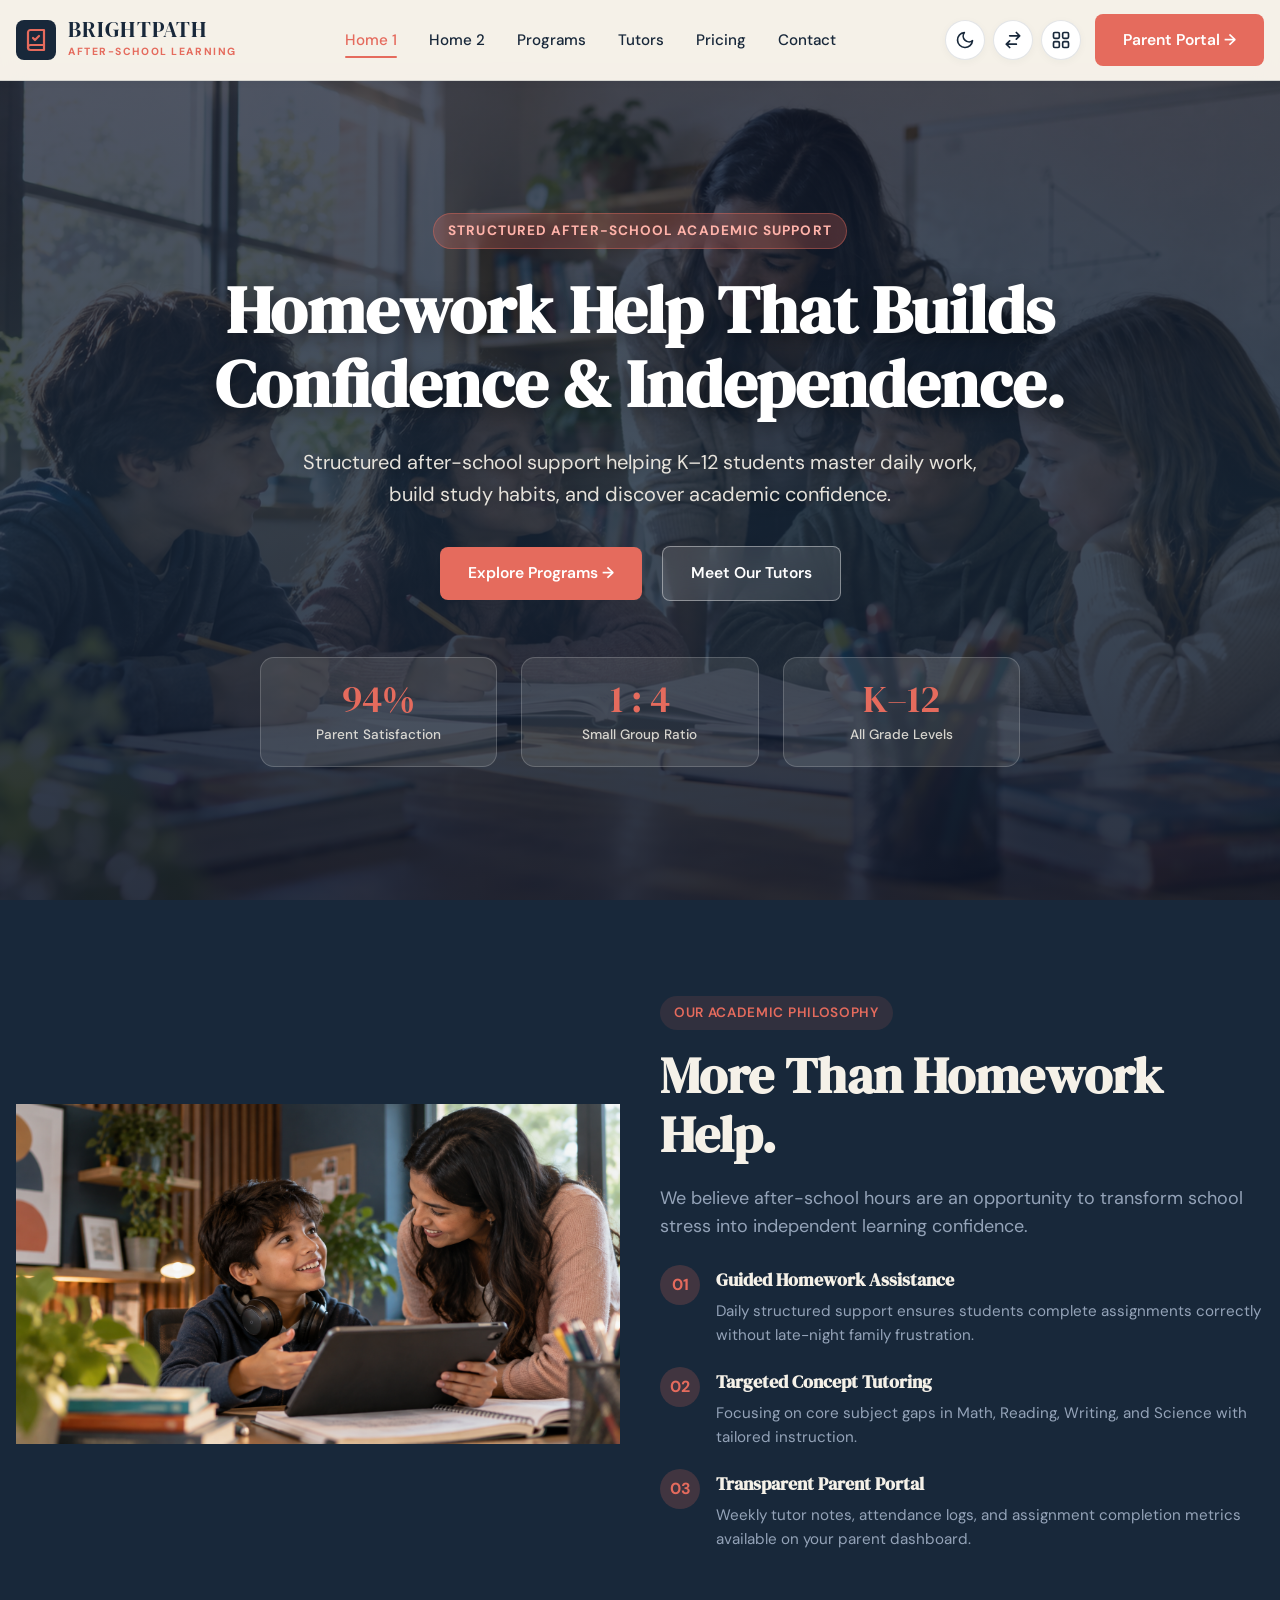
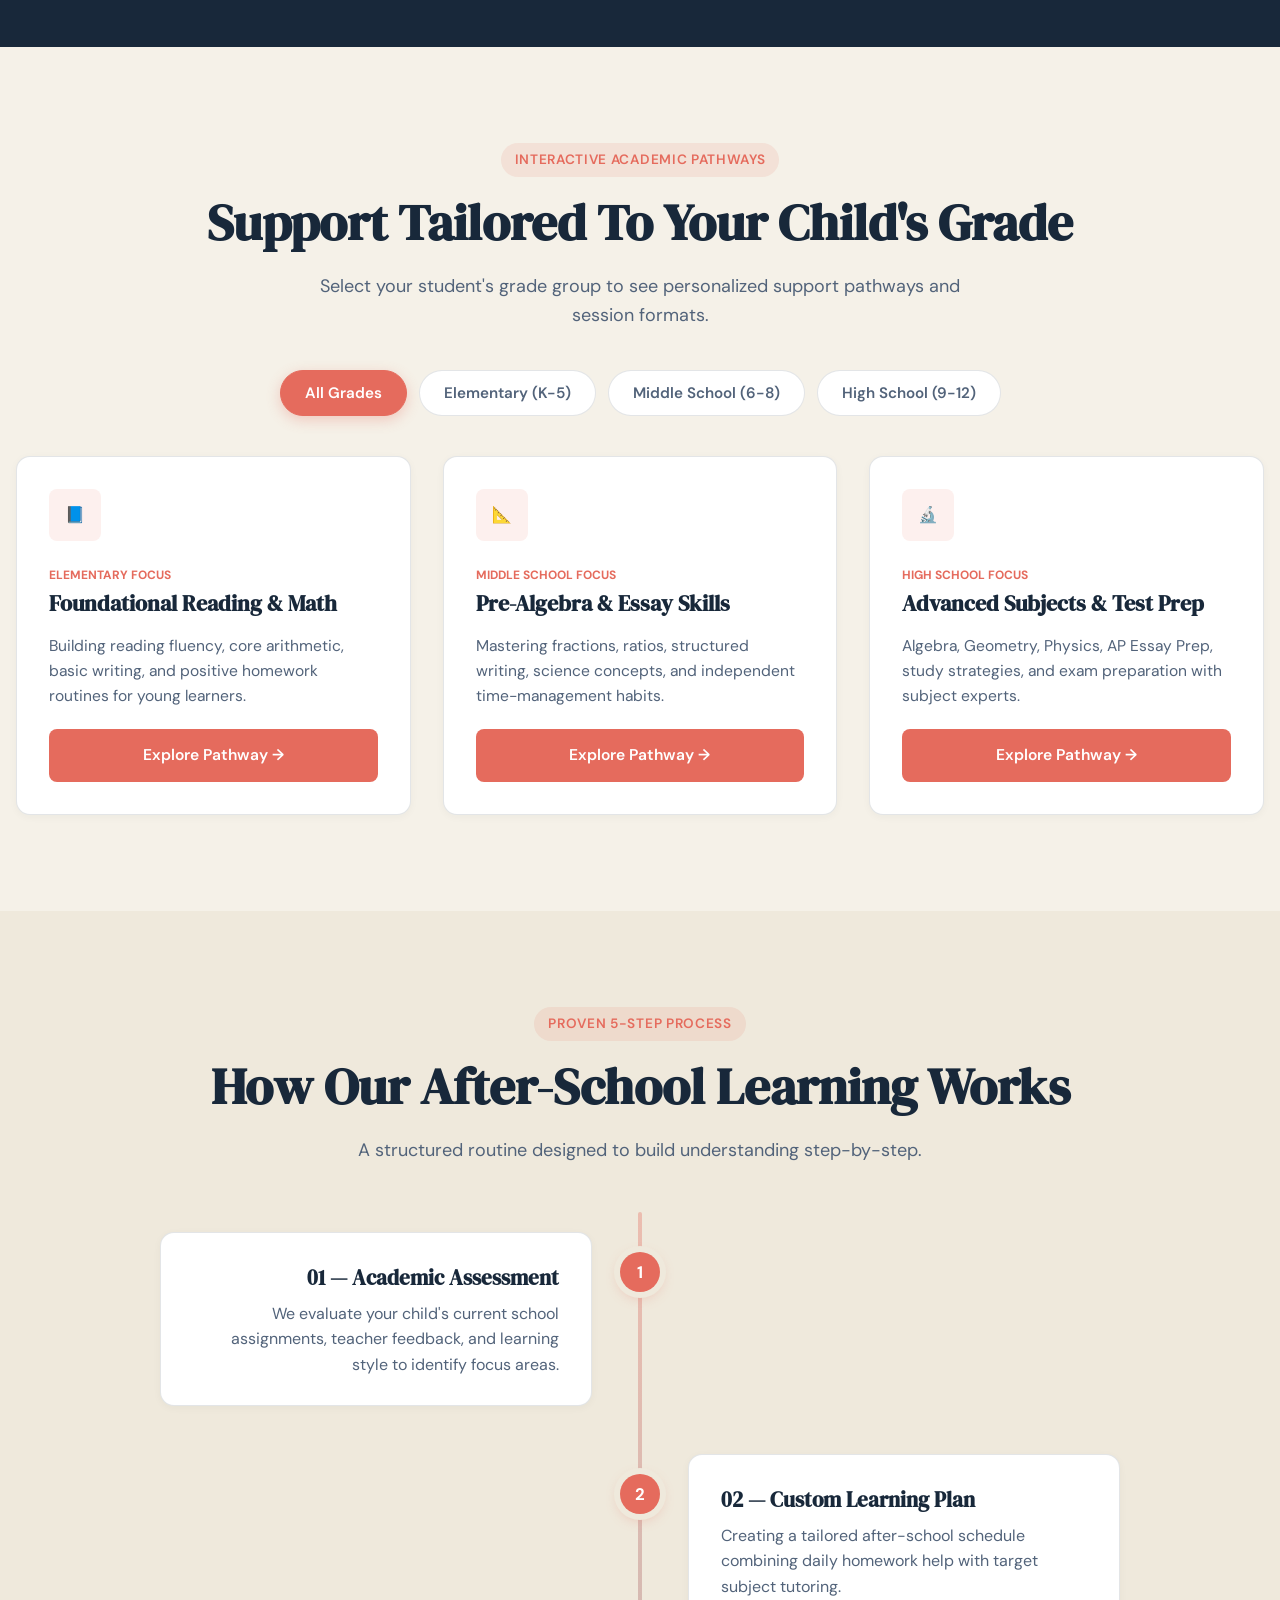
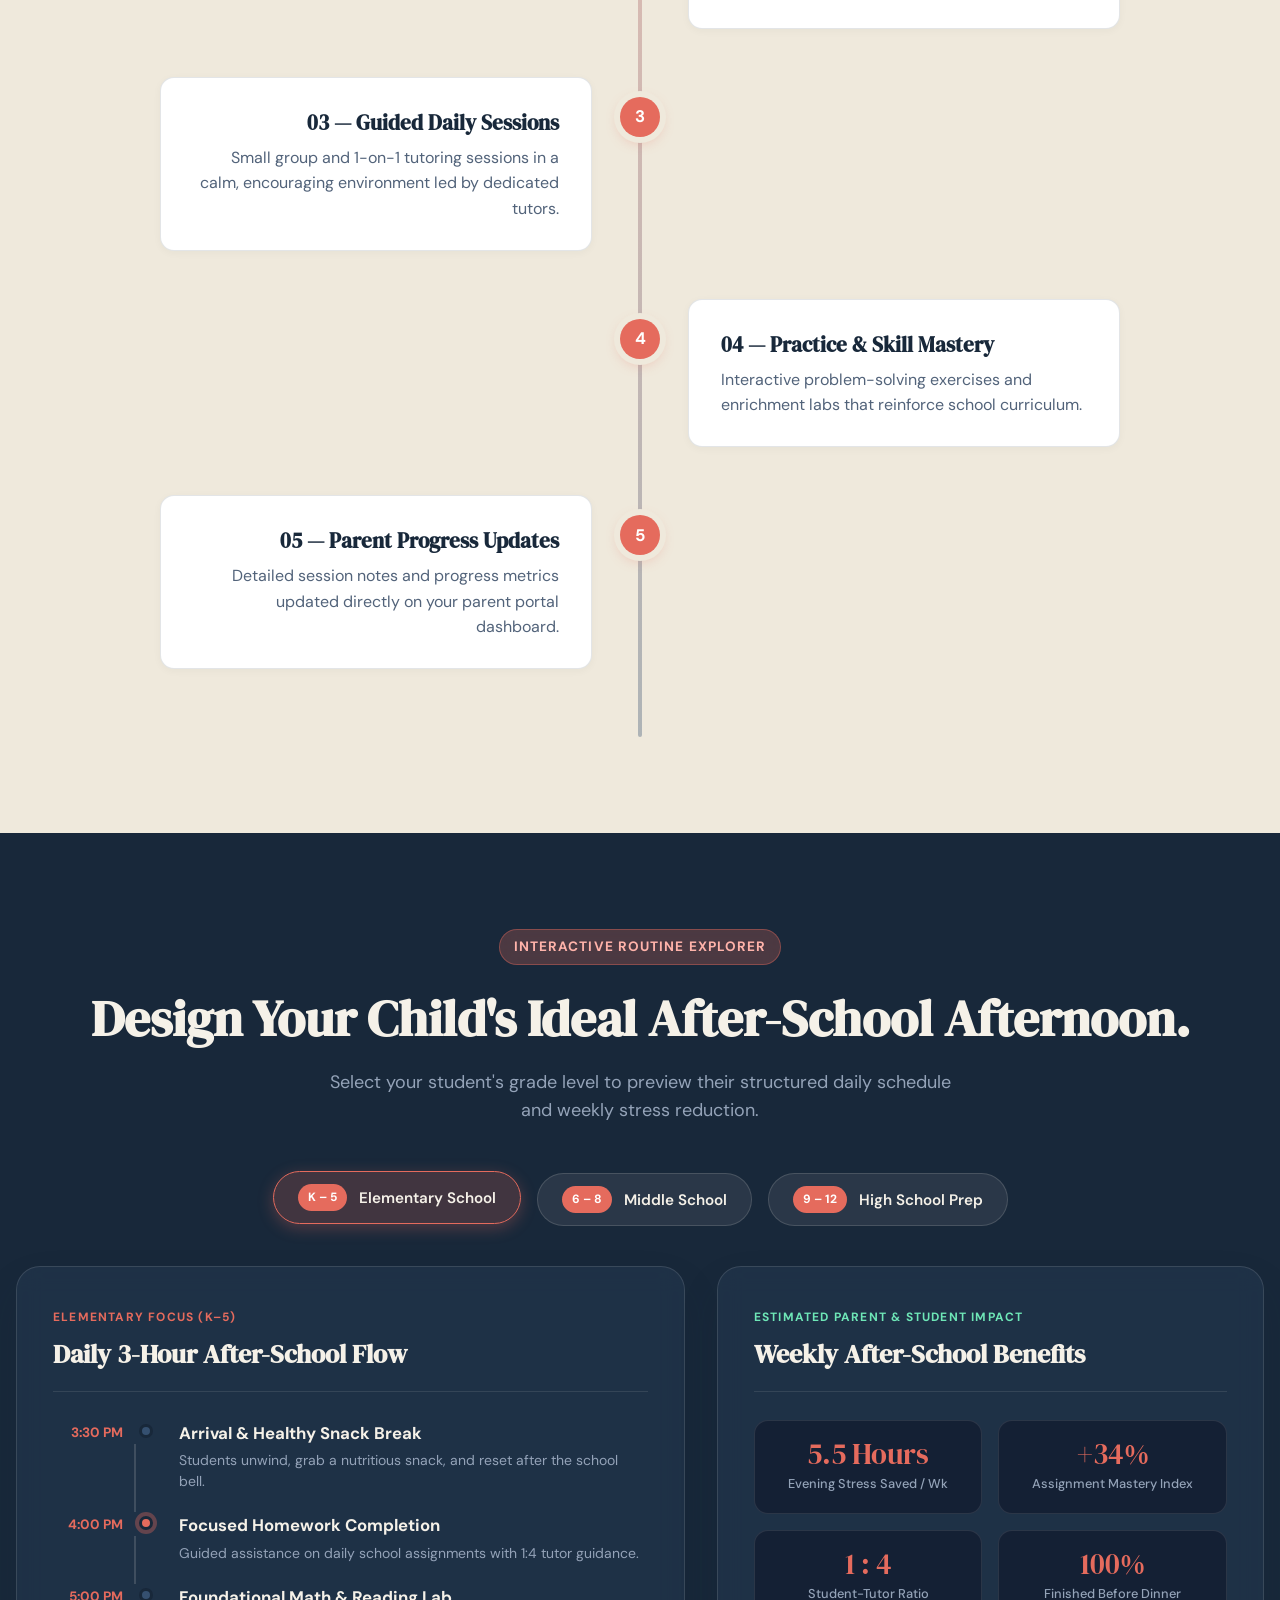
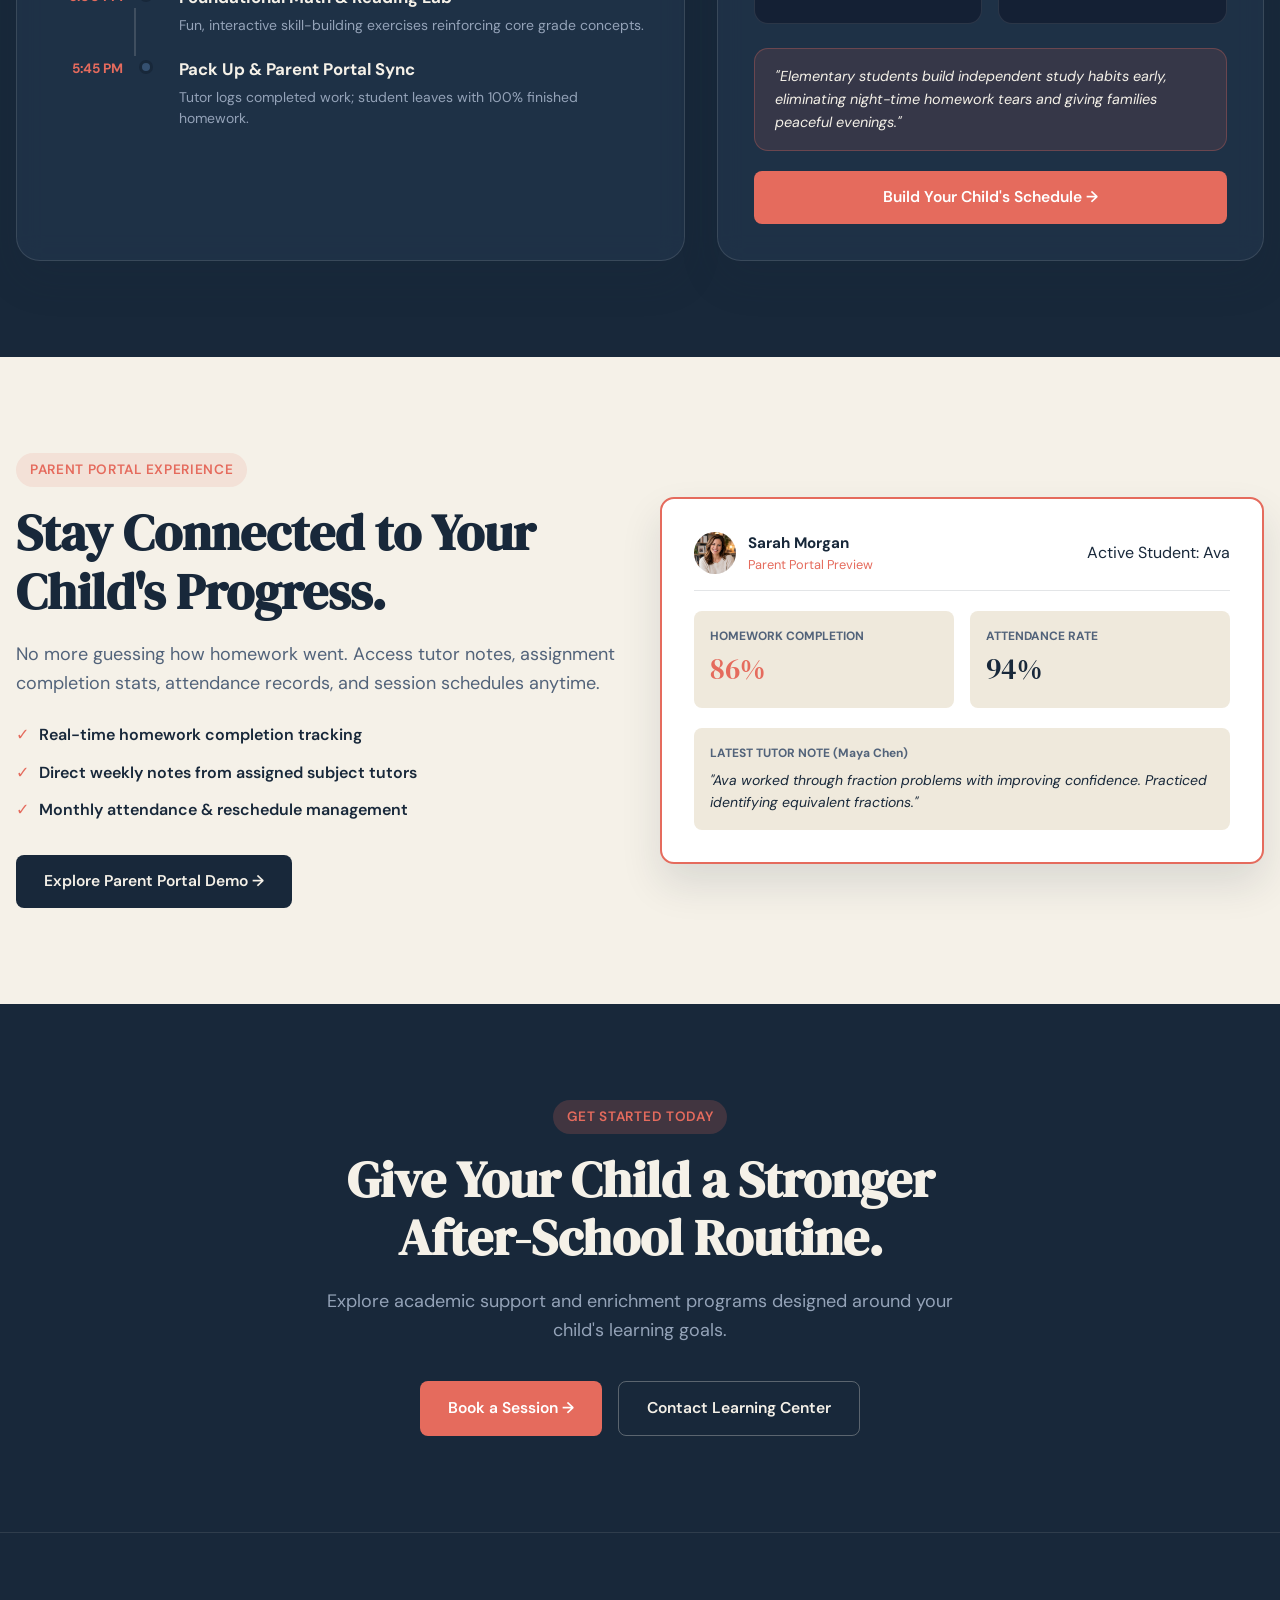
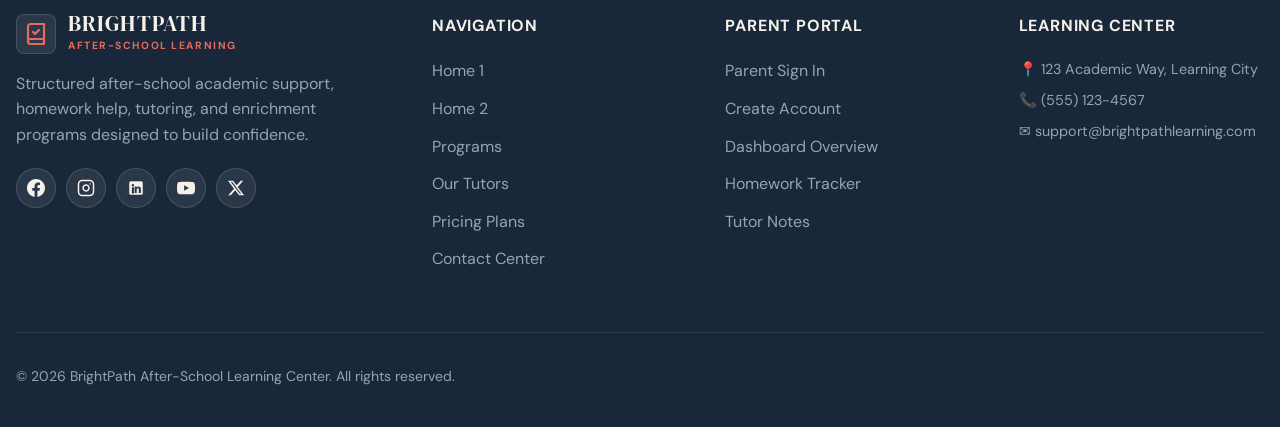
==== commit f57b2399: "Update Interactive Academic Pathways card buttons to primary CTA style" ====
--- a/index.html
+++ b/index.html
@@ -184,7 +184,7 @@
             <span style="font-size:0.75rem; font-weight:700; color:var(--coral-500); text-transform:uppercase;">Elementary Focus</span>
             <h3 class="card-title">Foundational Reading & Math</h3>
             <p class="card-desc">Building reading fluency, core arithmetic, basic writing, and positive homework routines for young learners.</p>
-            <button class="btn btn-secondary js-book-trigger" data-session="Elementary Pathway" style="margin-top:20px; width:100%;">Explore Pathway →</button>
+            <button class="btn btn-primary js-book-trigger" data-session="Elementary Pathway" style="margin-top:20px; width:100%;">Explore Pathway →</button>
           </div>
 
           <div class="card js-pathway-card" data-category="middle">
@@ -192,7 +192,7 @@
             <span style="font-size:0.75rem; font-weight:700; color:var(--coral-500); text-transform:uppercase;">Middle School Focus</span>
             <h3 class="card-title">Pre-Algebra & Essay Skills</h3>
             <p class="card-desc">Mastering fractions, ratios, structured writing, science concepts, and independent time-management habits.</p>
-            <button class="btn btn-secondary js-book-trigger" data-session="Middle School Pathway" style="margin-top:20px; width:100%;">Explore Pathway →</button>
+            <button class="btn btn-primary js-book-trigger" data-session="Middle School Pathway" style="margin-top:20px; width:100%;">Explore Pathway →</button>
           </div>
 
           <div class="card js-pathway-card" data-category="high">
@@ -200,7 +200,7 @@
             <span style="font-size:0.75rem; font-weight:700; color:var(--coral-500); text-transform:uppercase;">High School Focus</span>
             <h3 class="card-title">Advanced Subjects & Test Prep</h3>
             <p class="card-desc">Algebra, Geometry, Physics, AP Essay Prep, study strategies, and exam preparation with subject experts.</p>
-            <button class="btn btn-secondary js-book-trigger" data-session="High School Pathway" style="margin-top:20px; width:100%;">Explore Pathway →</button>
+            <button class="btn btn-primary js-book-trigger" data-session="High School Pathway" style="margin-top:20px; width:100%;">Explore Pathway →</button>
           </div>
         </div>
       </div>
--- a/assets/css/style.css
+++ b/assets/css/style.css
@@ -870,7 +870,17 @@
   animation: heroFadeInUp 0.8s cubic-bezier(0.16, 1, 0.3, 1) 0.35s both;
 }
 
+.hero-btns {
+  display: flex;
+  flex-wrap: wrap;
+  align-items: center;
+  gap: 20px;
+}
+
 .hero-btns-center {
+  display: flex;
+  flex-wrap: wrap;
+  align-items: center;
   justify-content: center;
   gap: 20px;
   margin-bottom: 56px;
@@ -1800,8 +1810,11 @@
   }
 
   .hero-btns {
+    display: flex;
     flex-direction: column;
-    align-items: flex-start;
+    align-items: center;
+    gap: 14px;
+    width: 100%;
   }
 
   .hero-btns .btn {
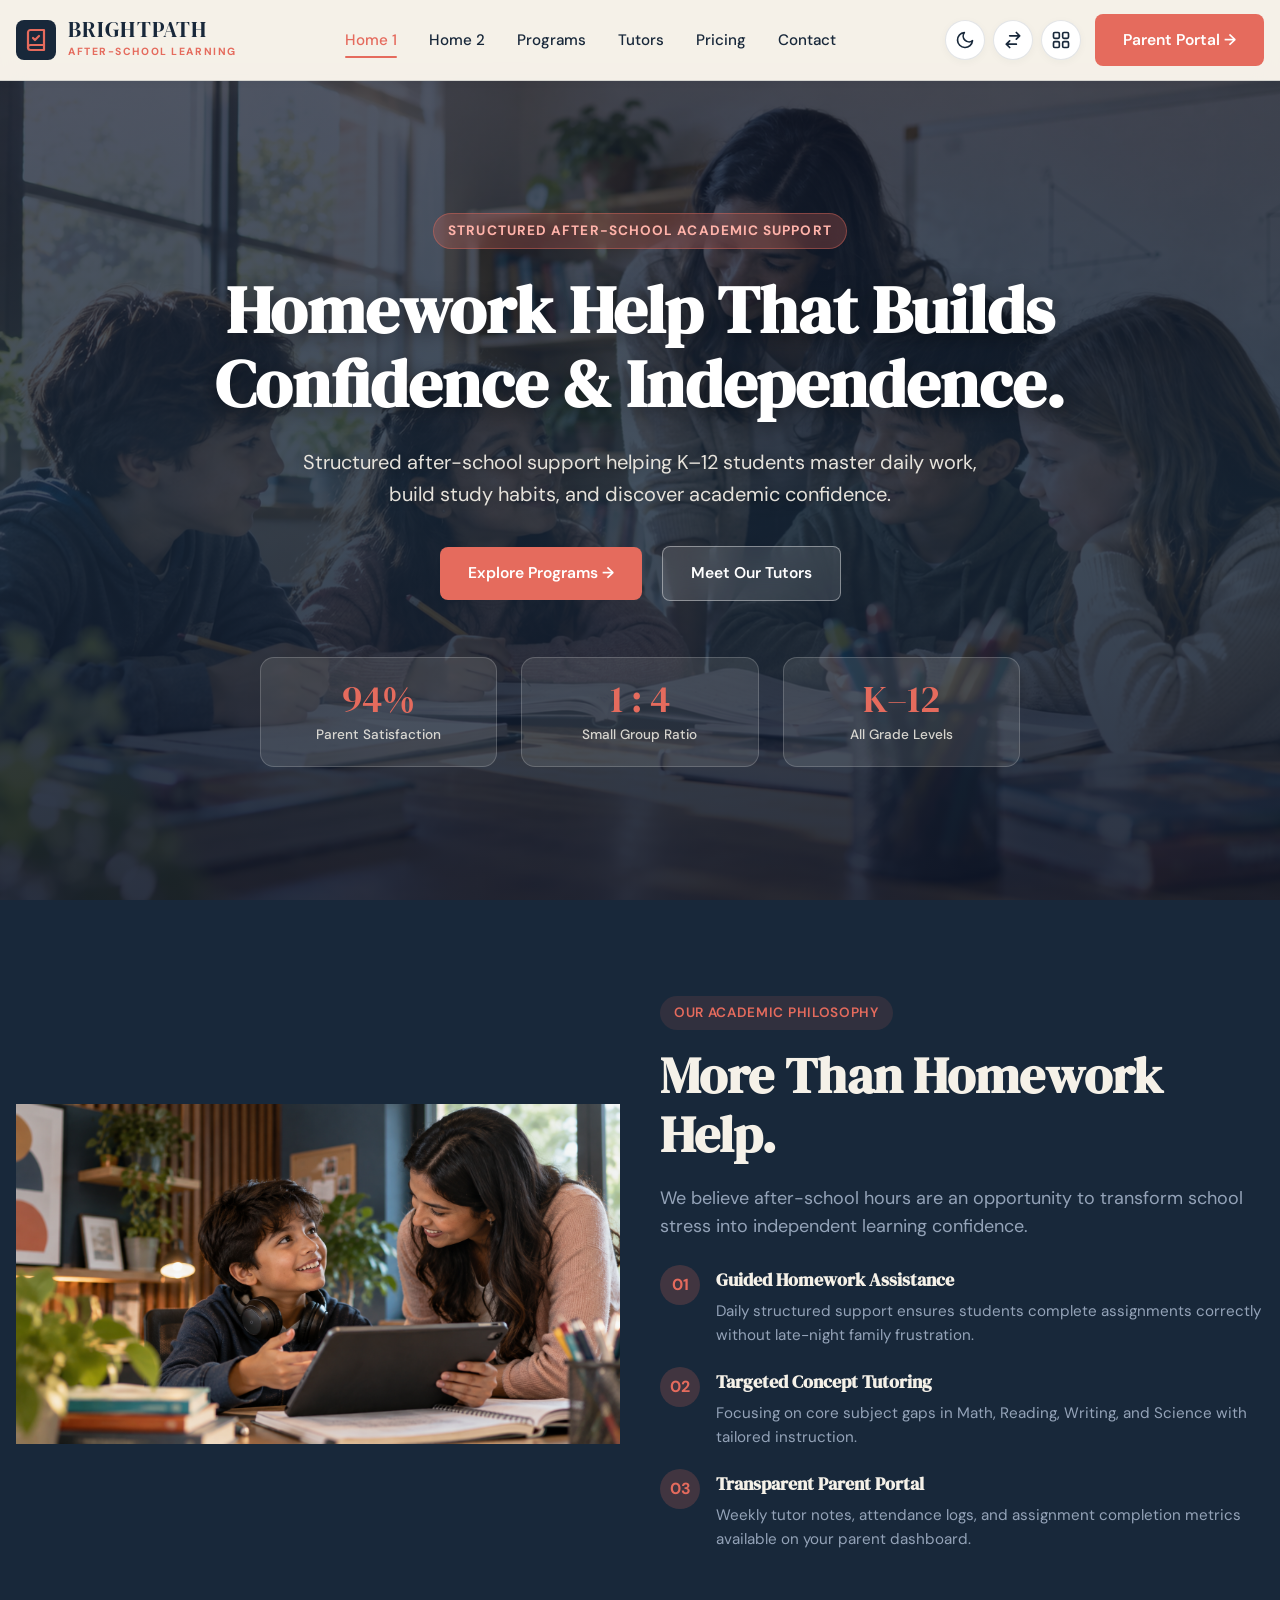
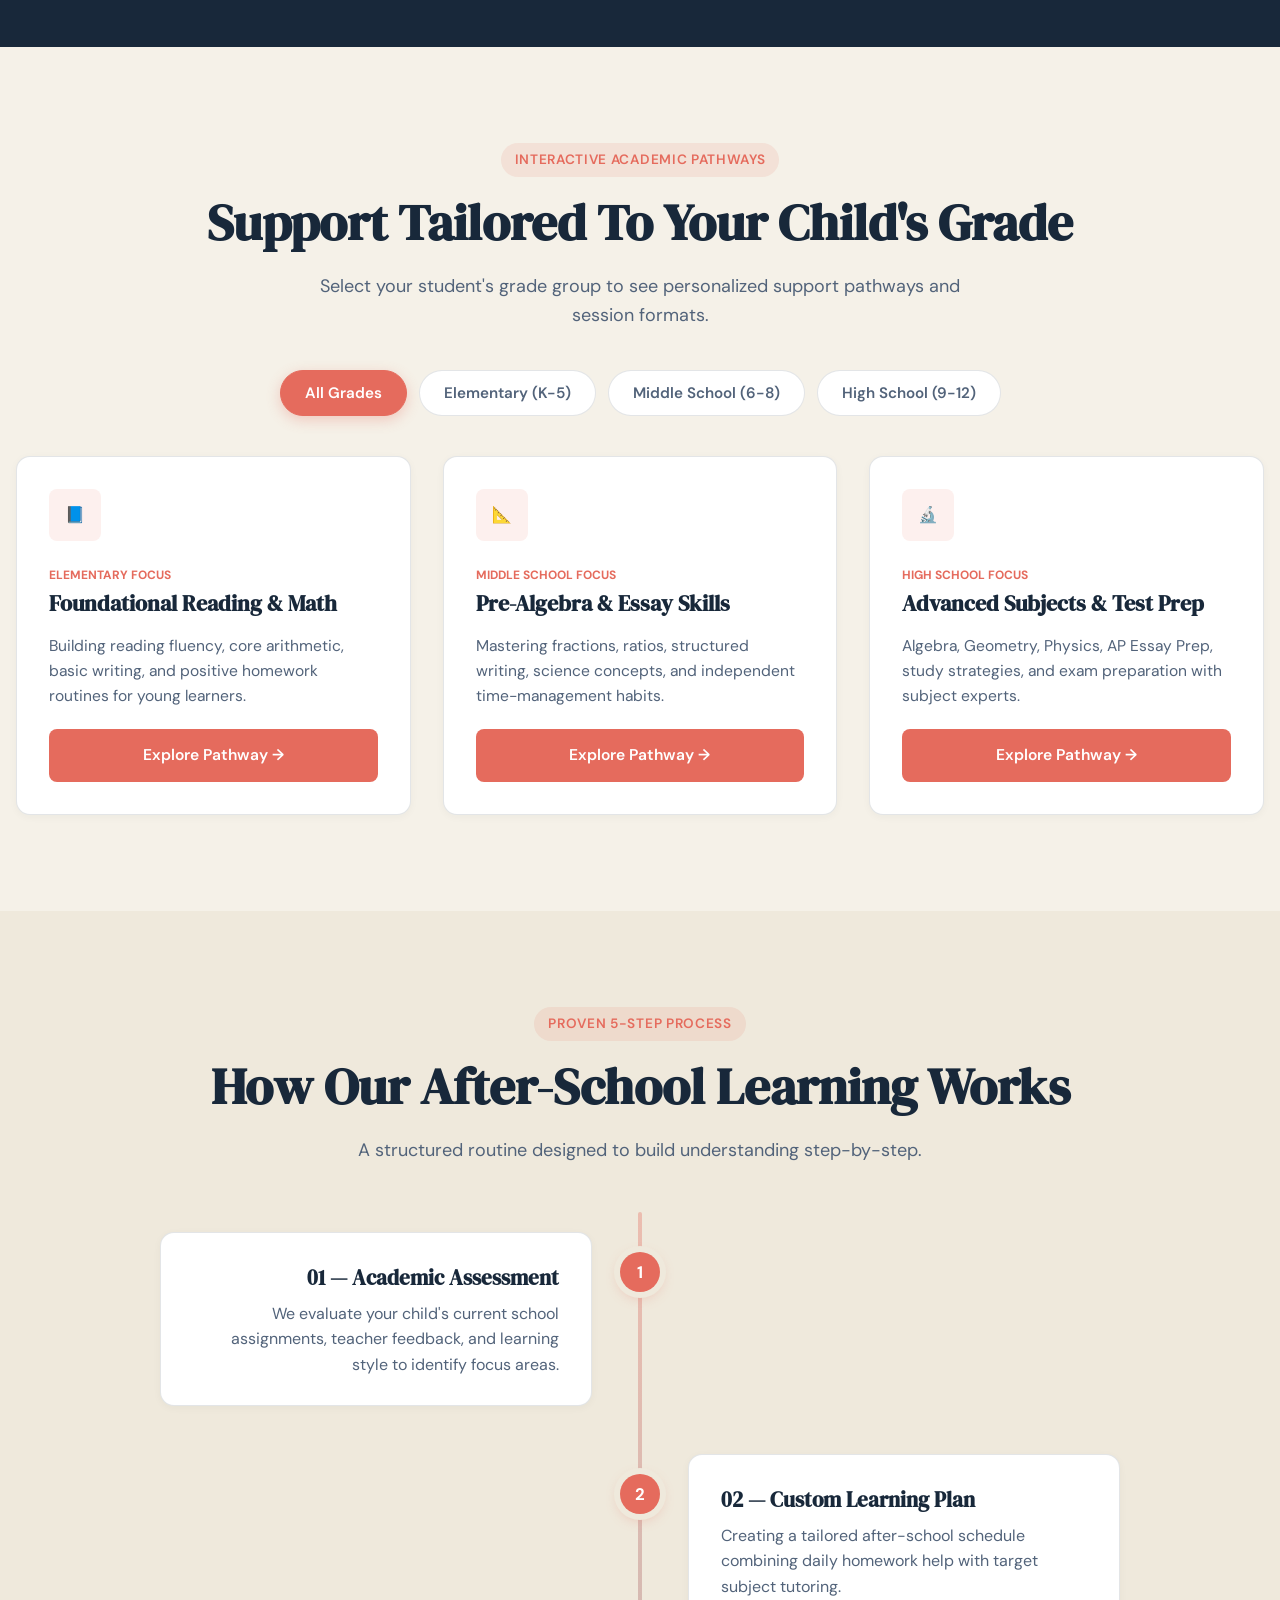
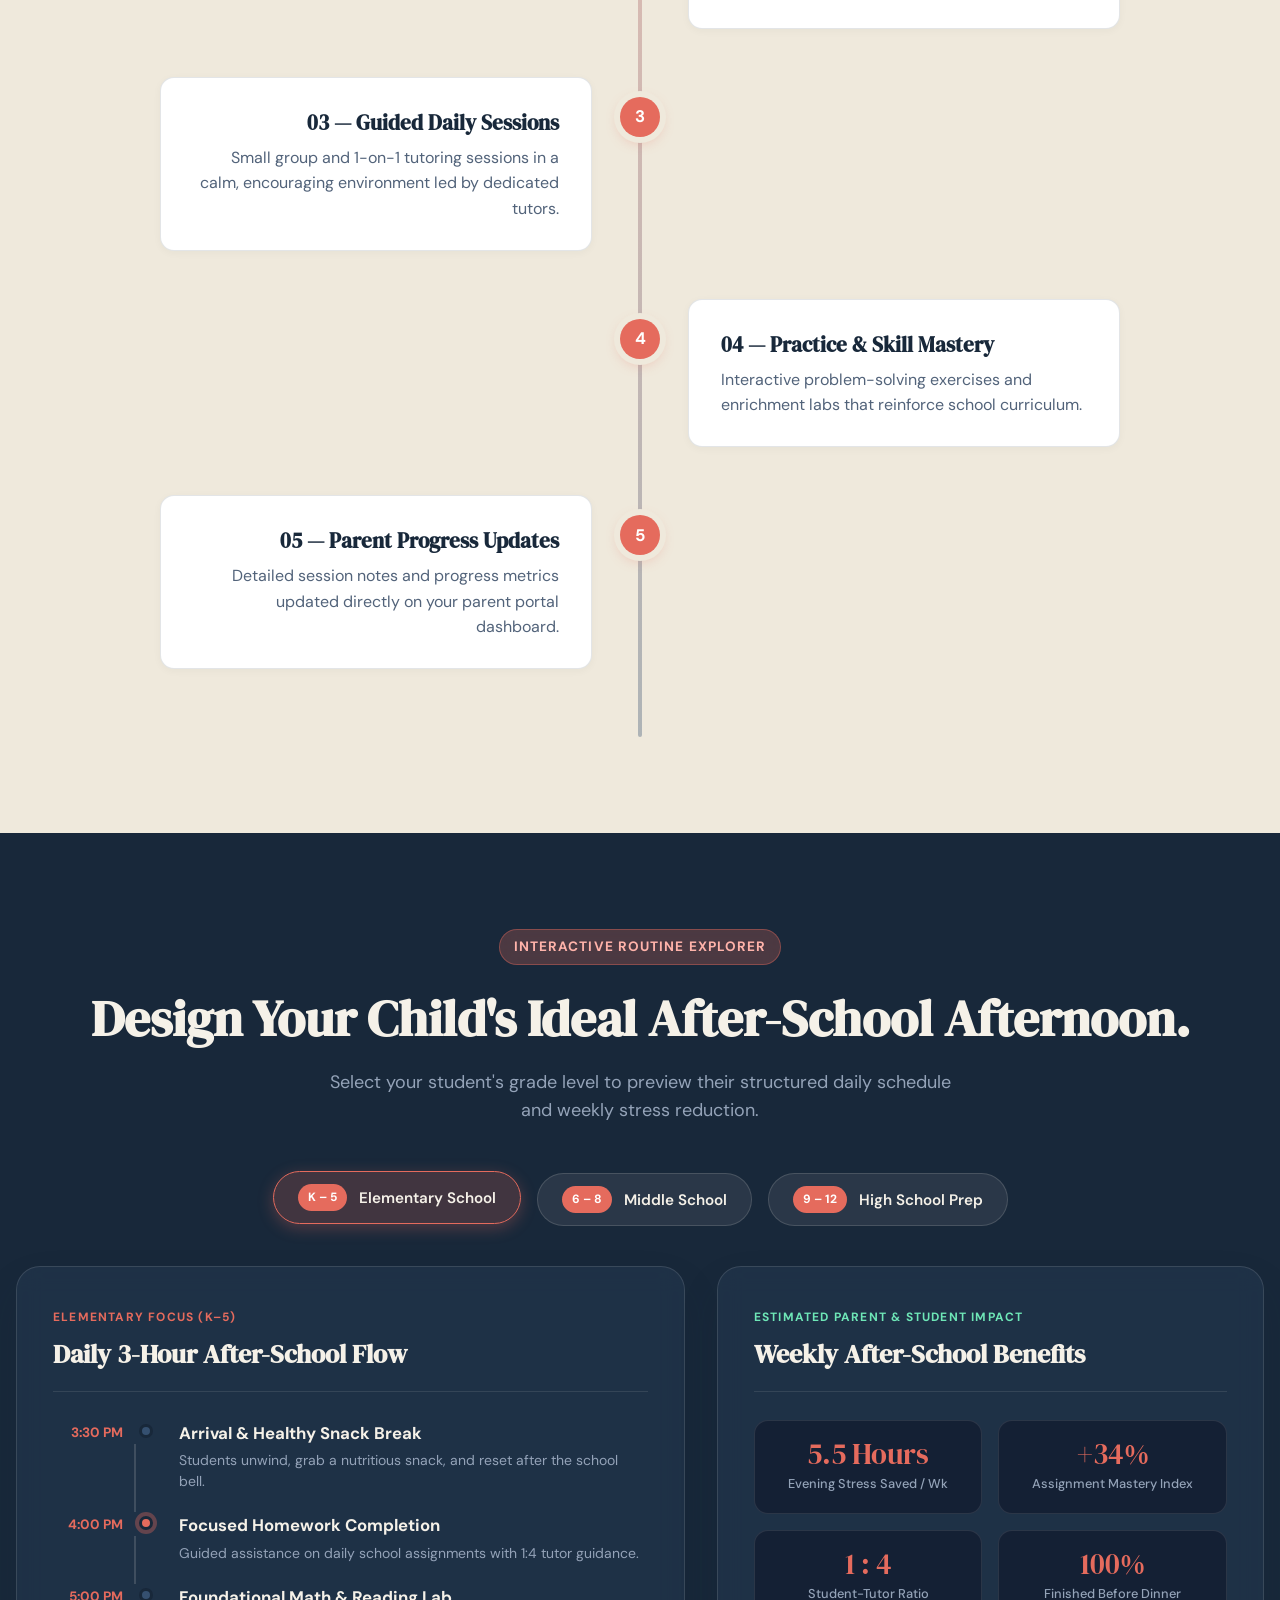
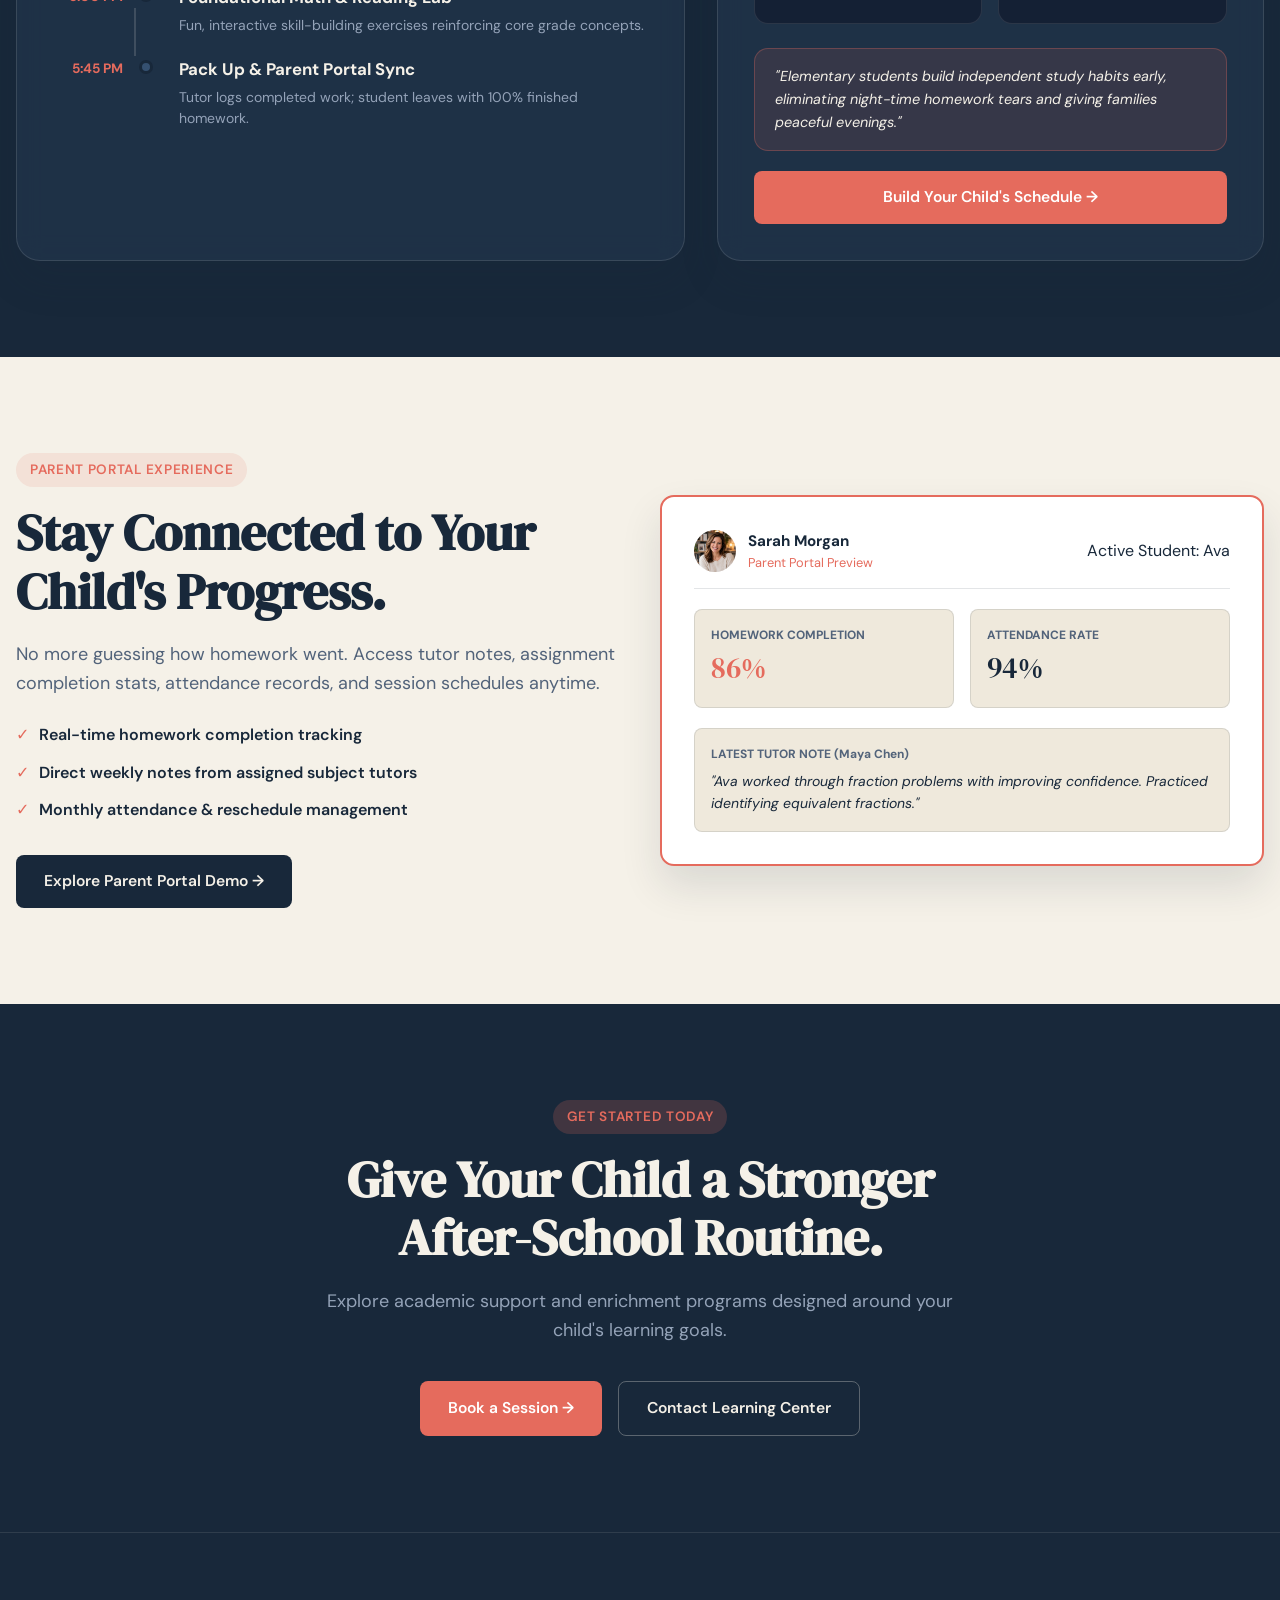
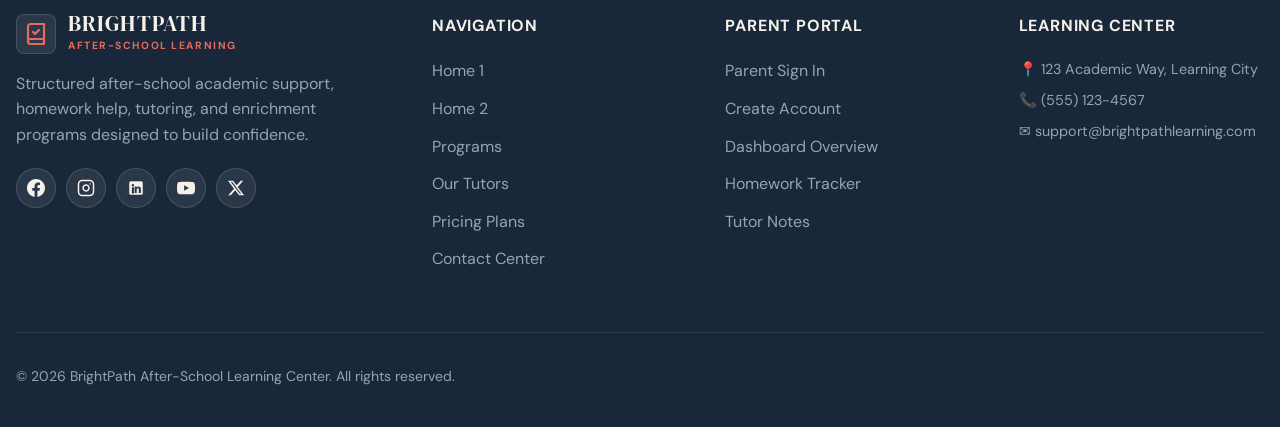
==== commit 8bcb1c8f: "Fix Parent Portal Experience CTA button and inner card contrast in dark theme" ====
--- a/index.html
+++ b/index.html
@@ -396,17 +396,17 @@
             </div>
 
             <div style="display:grid; grid-template-columns:1fr 1fr; gap:16px; margin-bottom:20px;">
-              <div style="background:var(--bg-secondary); padding:16px; border-radius:var(--radius-sm);">
+              <div class="parent-preview-inner-box">
                 <div style="font-size:0.75rem; color:var(--text-muted); font-weight:700;">HOMEWORK COMPLETION</div>
                 <div style="font-family:var(--font-heading); font-size:1.8rem; color:var(--coral-500);">86%</div>
               </div>
-              <div style="background:var(--bg-secondary); padding:16px; border-radius:var(--radius-sm);">
+              <div class="parent-preview-inner-box">
                 <div style="font-size:0.75rem; color:var(--text-muted); font-weight:700;">ATTENDANCE RATE</div>
-                <div style="font-family:var(--font-heading); font-size:1.8rem; color:var(--navy-900);">94%</div>
-              </div>
-            </div>
-
-            <div style="background:var(--bg-secondary); padding:16px; border-radius:var(--radius-sm);">
+                <div style="font-family:var(--font-heading); font-size:1.8rem; color:var(--text-primary);">94%</div>
+              </div>
+            </div>
+
+            <div class="parent-preview-inner-box">
               <div style="font-size:0.75rem; color:var(--text-muted); font-weight:700; margin-bottom:6px;">LATEST TUTOR NOTE (Maya Chen)</div>
               <p style="font-size:0.875rem; font-style:italic;">"Ava worked through fraction problems with improving confidence. Practiced identifying equivalent fractions."</p>
             </div>
--- a/assets/css/style.css
+++ b/assets/css/style.css
@@ -245,6 +245,30 @@
   transform: translateY(-2px);
 }
 
+html[data-theme="dark"] .btn-navy {
+  background-color: var(--coral-500);
+  color: #FFFFFF;
+}
+
+html[data-theme="dark"] .btn-navy:hover {
+  background-color: var(--coral-600);
+  color: #FFFFFF;
+}
+
+/* Parent Preview Inner Card Box Styling */
+.parent-preview-inner-box {
+  background: var(--bg-secondary);
+  border: 1px solid var(--border-color);
+  padding: 16px;
+  border-radius: var(--radius-sm);
+  transition: background-color var(--transition-fast), border-color var(--transition-fast);
+}
+
+html[data-theme="dark"] .parent-preview-inner-box {
+  background: rgba(255, 255, 255, 0.06);
+  border-color: rgba(255, 255, 255, 0.12);
+}
+
 /* ==========================================================================
    PUBLIC NAVBAR & HEADER — FIXED TOP ON SCROLL
    ========================================================================== */
@@ -1184,6 +1208,7 @@
   top: 0;
   bottom: 0;
   left: 50%;
+  right: auto;
   transform: translateX(-50%);
   width: 4px;
   background: linear-gradient(180deg, var(--coral-500) 0%, var(--navy-600) 100%);
@@ -1198,17 +1223,23 @@
   box-sizing: border-box;
 }
 
-/* Left items (odd: 1, 3, 5) */
+/* Left items (odd: 1, 3, 5) in LTR */
 .timeline-item:nth-child(odd) {
+  margin-left: 0;
+  margin-right: auto;
   left: 0;
   padding-right: 48px;
+  padding-left: 0;
   text-align: right;
 }
 
-/* Right items (even: 2, 4) */
+/* Right items (even: 2, 4) in LTR */
 .timeline-item:nth-child(even) {
-  left: 50%;
+  margin-left: auto;
+  margin-right: 0;
+  left: 0;
   padding-left: 48px;
+  padding-right: 0;
   text-align: left;
 }
 
@@ -1232,10 +1263,12 @@
 
 .timeline-item:nth-child(odd) .timeline-number {
   right: -20px;
+  left: auto;
 }
 
 .timeline-item:nth-child(even) .timeline-number {
   left: -20px;
+  right: auto;
 }
 
 /* Timeline content card */
@@ -1254,40 +1287,47 @@
   border-color: var(--coral-500);
 }
 
-/* RTL Support */
+/* RTL Support (Desktop) */
 [dir="rtl"] .timeline-item:nth-child(odd) {
-  left: 50%;
+  margin-right: 0;
+  margin-left: auto;
+  left: 0;
+  padding-left: 48px;
   padding-right: 0;
-  padding-left: 48px;
-  text-align: left;
+  text-align: right;
 }
 
 [dir="rtl"] .timeline-item:nth-child(even) {
+  margin-right: auto;
+  margin-left: 0;
   left: 0;
+  padding-right: 48px;
   padding-left: 0;
-  padding-right: 48px;
   text-align: right;
 }
 
 [dir="rtl"] .timeline-item:nth-child(odd) .timeline-number {
+  left: -20px;
   right: auto;
-  left: -20px;
 }
 
 [dir="rtl"] .timeline-item:nth-child(even) .timeline-number {
+  right: -20px;
   left: auto;
-  right: -20px;
 }
 
 /* Mobile Responsive */
 @media (max-width: 768px) {
   .timeline::before {
     left: 20px;
+    right: auto;
     transform: none;
   }
   
   .timeline-item {
     width: 100% !important;
+    margin-left: 0 !important;
+    margin-right: 0 !important;
     left: 0 !important;
     padding-left: 56px !important;
     padding-right: 0 !important;
@@ -1298,6 +1338,28 @@
   .timeline-item:nth-child(even) .timeline-number {
     left: 0 !important;
     right: auto !important;
+  }
+
+  /* Mobile RTL */
+  [dir="rtl"] .timeline::before {
+    right: 20px !important;
+    left: auto !important;
+  }
+
+  [dir="rtl"] .timeline-item {
+    margin-left: 0 !important;
+    margin-right: 0 !important;
+    right: 0 !important;
+    left: auto !important;
+    padding-right: 56px !important;
+    padding-left: 0 !important;
+    text-align: right !important;
+  }
+
+  [dir="rtl"] .timeline-item:nth-child(odd) .timeline-number,
+  [dir="rtl"] .timeline-item:nth-child(even) .timeline-number {
+    right: 0 !important;
+    left: auto !important;
   }
 }
 
@@ -1955,8 +2017,14 @@
   top: 24px;
   bottom: -20px;
   left: 81px;
+  right: auto;
   width: 2px;
   background: rgba(245, 241, 232, 0.15);
+}
+
+[dir="rtl"] .sim-step-item::after {
+  right: 81px;
+  left: auto;
 }
 
 .sim-step-item:last-child::after {
@@ -1969,6 +2037,10 @@
   color: var(--coral-500);
   text-align: right;
   padding-top: 2px;
+}
+
+[dir="rtl"] .sim-step-time {
+  text-align: left;
 }
 
 .sim-step-dot {
@@ -1998,6 +2070,11 @@
   font-size: 0.875rem;
   color: var(--slate-400);
   line-height: 1.5;
+}
+
+[dir="rtl"] .sim-step-info h4,
+[dir="rtl"] .sim-step-info p {
+  text-align: right;
 }
 
 .sim-metrics-grid {
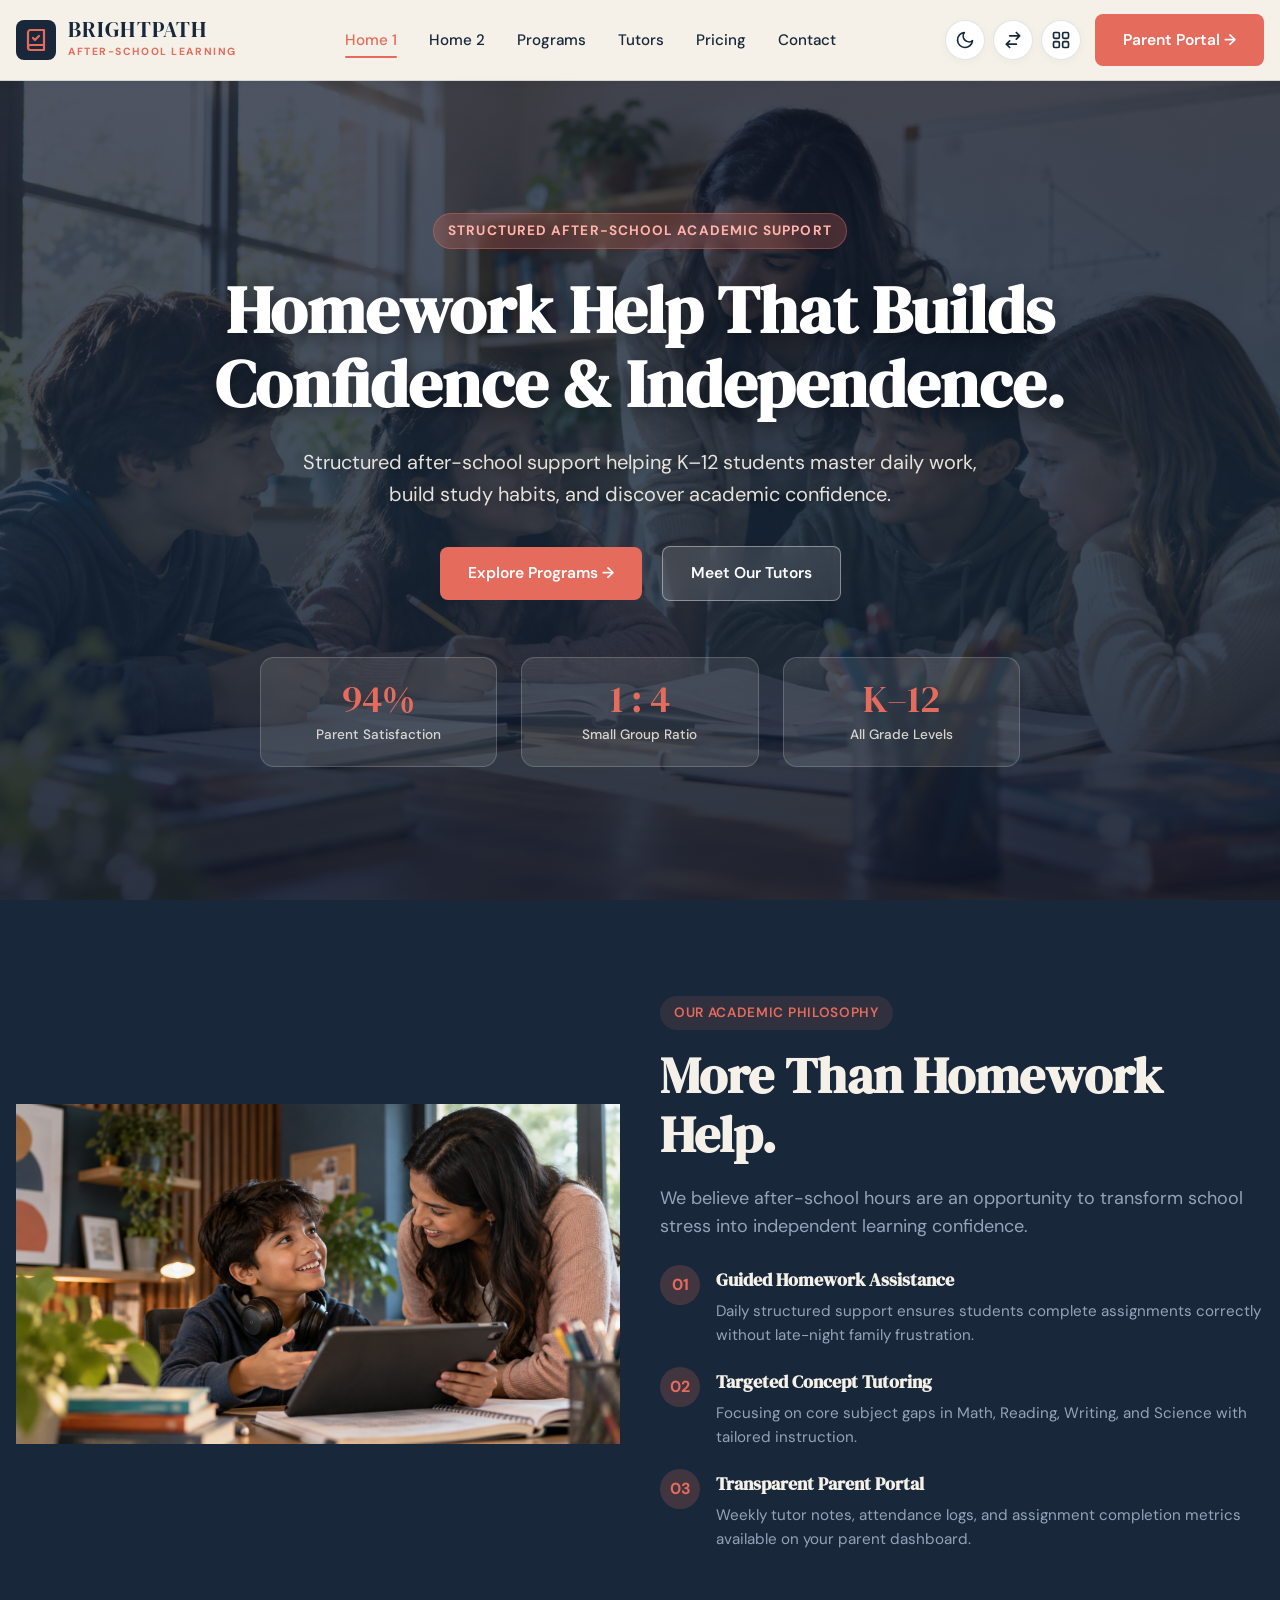
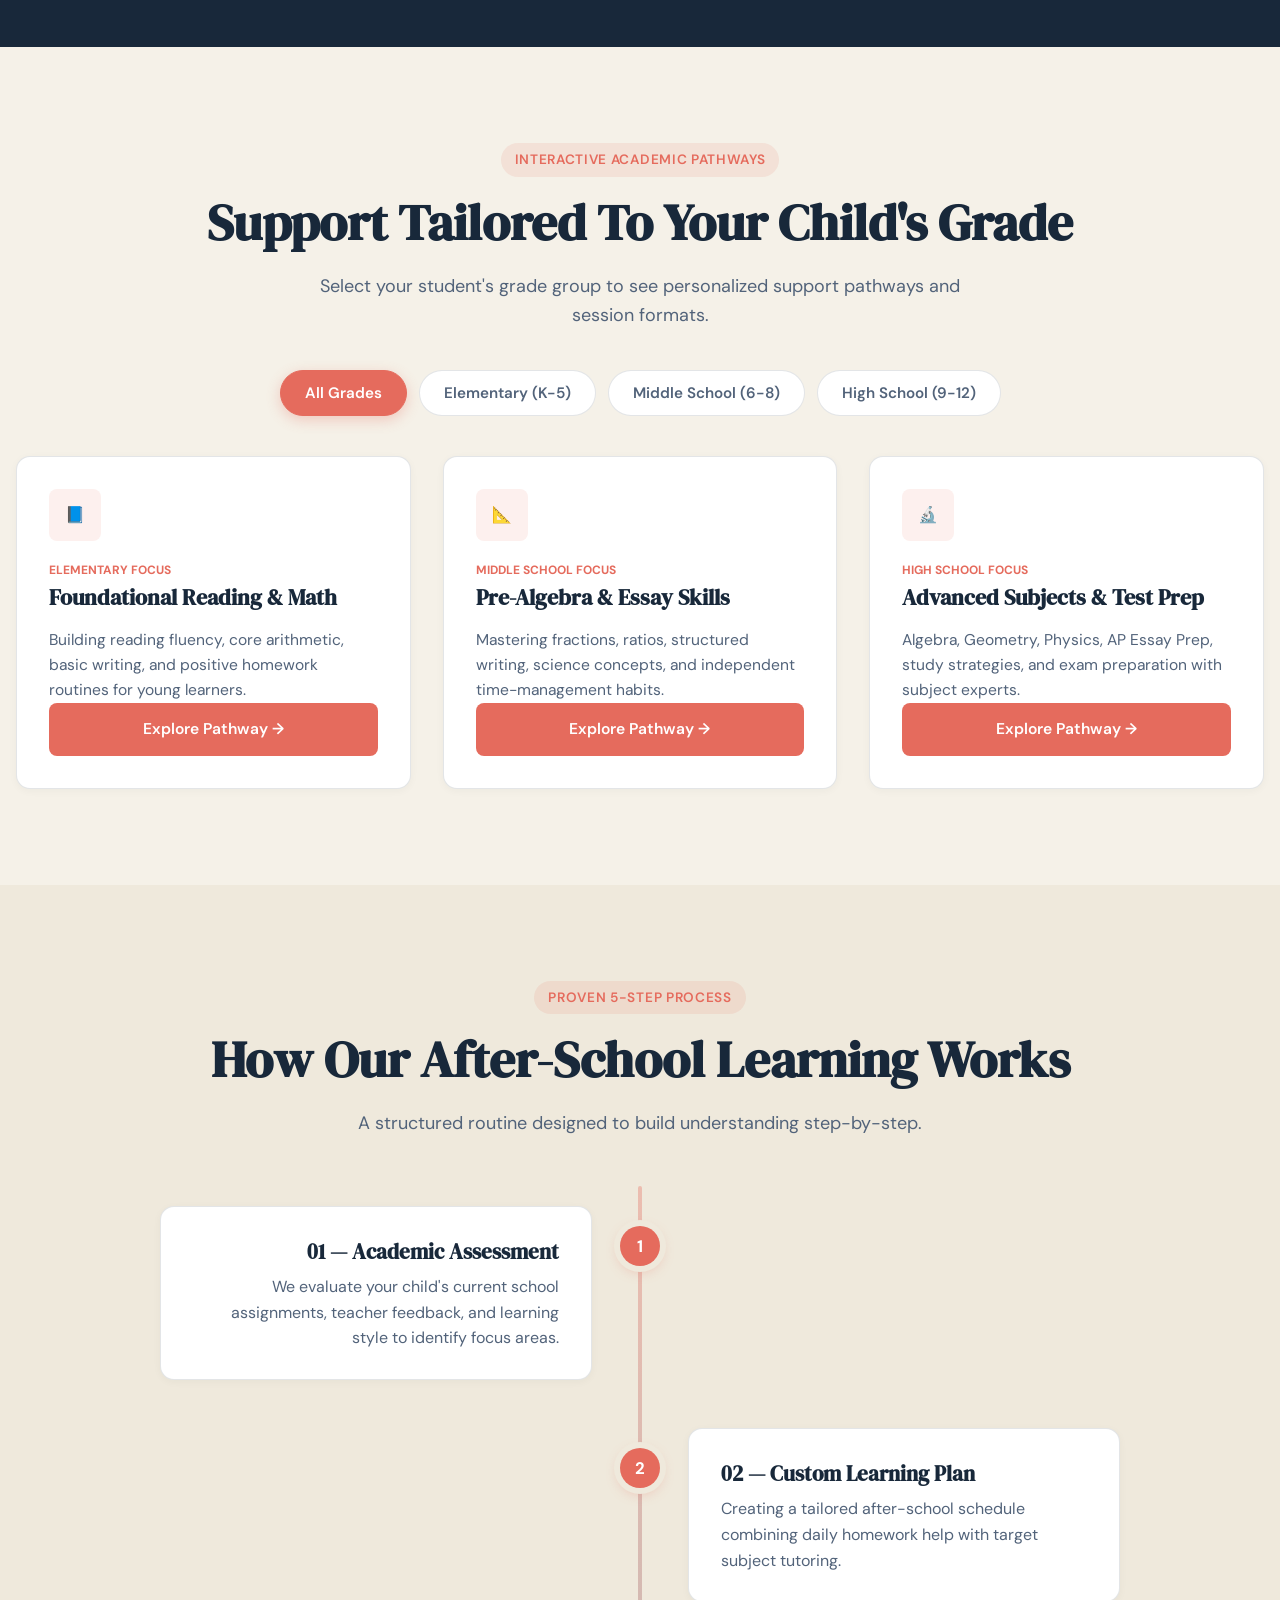
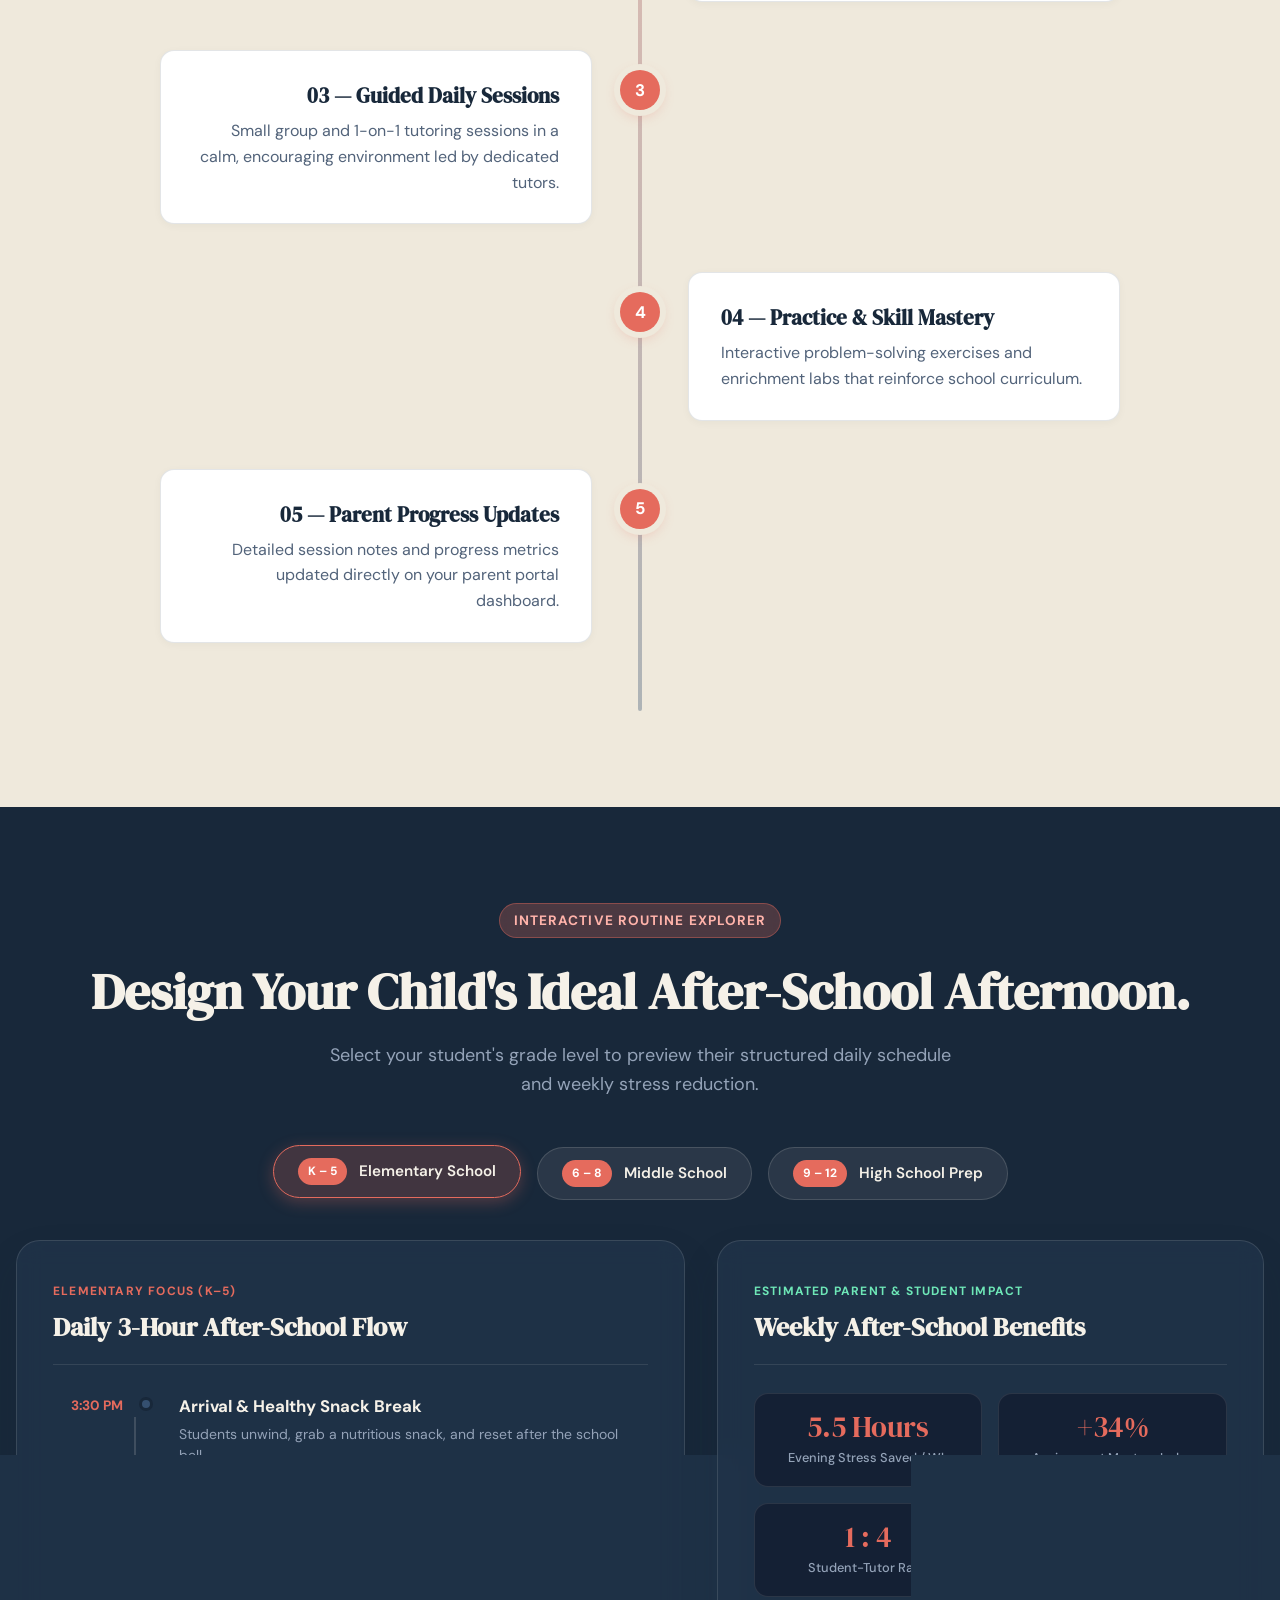
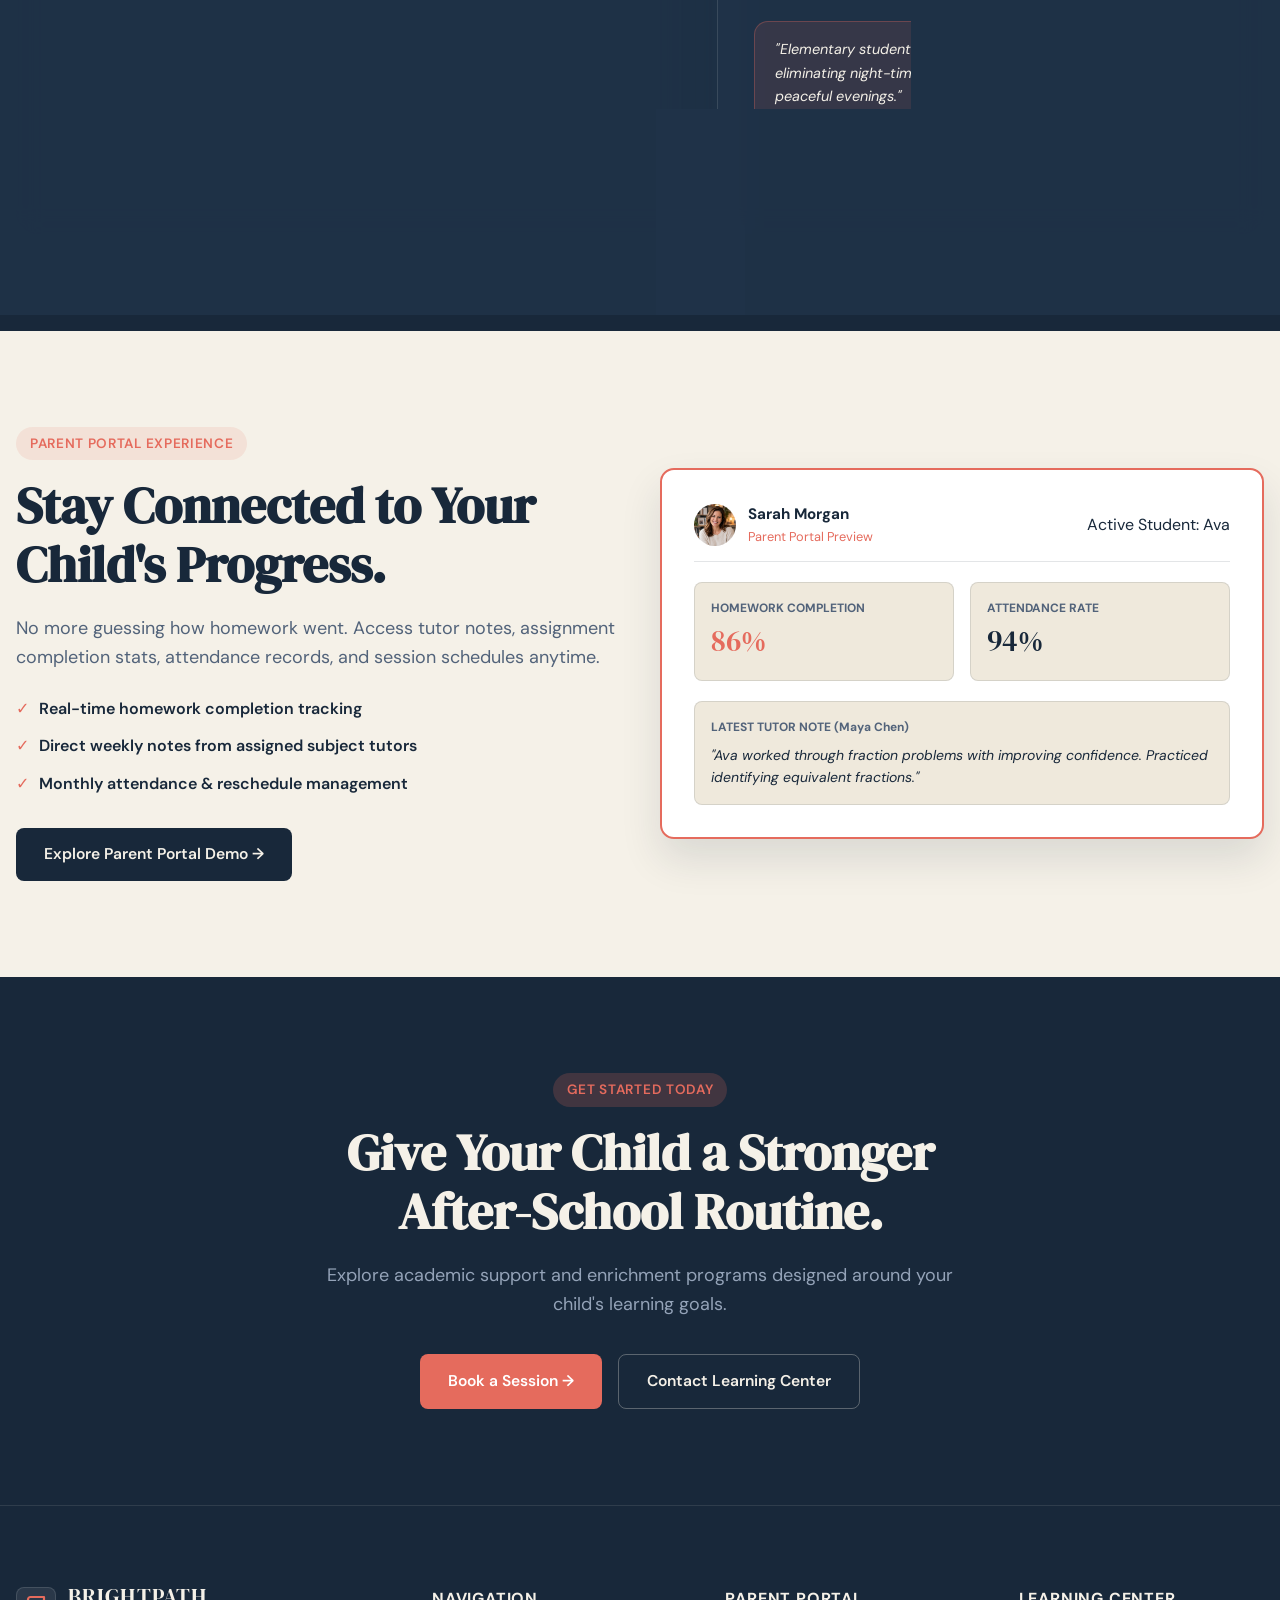
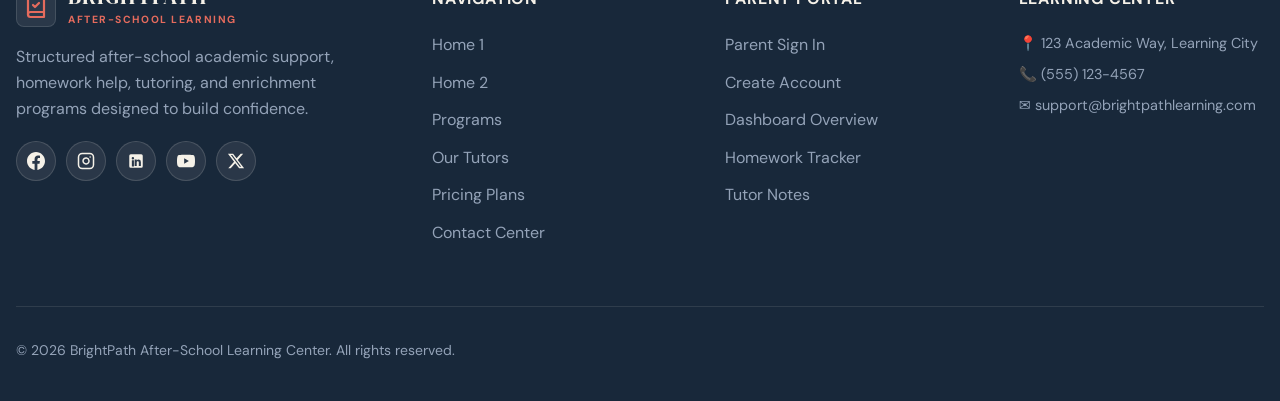
==== commit 62efe552: "Fix card CTA buttons vertical alignment with margin-top:auto in programs and index pages" ====
--- a/index.html
+++ b/index.html
@@ -184,7 +184,7 @@
             <span style="font-size:0.75rem; font-weight:700; color:var(--coral-500); text-transform:uppercase;">Elementary Focus</span>
             <h3 class="card-title">Foundational Reading & Math</h3>
             <p class="card-desc">Building reading fluency, core arithmetic, basic writing, and positive homework routines for young learners.</p>
-            <button class="btn btn-primary js-book-trigger" data-session="Elementary Pathway" style="margin-top:20px; width:100%;">Explore Pathway →</button>
+            <button class="btn btn-primary js-book-trigger" data-session="Elementary Pathway" style="margin-top:auto; width:100%;">Explore Pathway →</button>
           </div>
 
           <div class="card js-pathway-card" data-category="middle">
@@ -192,7 +192,7 @@
             <span style="font-size:0.75rem; font-weight:700; color:var(--coral-500); text-transform:uppercase;">Middle School Focus</span>
             <h3 class="card-title">Pre-Algebra & Essay Skills</h3>
             <p class="card-desc">Mastering fractions, ratios, structured writing, science concepts, and independent time-management habits.</p>
-            <button class="btn btn-primary js-book-trigger" data-session="Middle School Pathway" style="margin-top:20px; width:100%;">Explore Pathway →</button>
+            <button class="btn btn-primary js-book-trigger" data-session="Middle School Pathway" style="margin-top:auto; width:100%;">Explore Pathway →</button>
           </div>
 
           <div class="card js-pathway-card" data-category="high">
@@ -200,7 +200,7 @@
             <span style="font-size:0.75rem; font-weight:700; color:var(--coral-500); text-transform:uppercase;">High School Focus</span>
             <h3 class="card-title">Advanced Subjects & Test Prep</h3>
             <p class="card-desc">Algebra, Geometry, Physics, AP Essay Prep, study strategies, and exam preparation with subject experts.</p>
-            <button class="btn btn-primary js-book-trigger" data-session="High School Pathway" style="margin-top:20px; width:100%;">Explore Pathway →</button>
+            <button class="btn btn-primary js-book-trigger" data-session="High School Pathway" style="margin-top:auto; width:100%;">Explore Pathway →</button>
           </div>
         </div>
       </div>
--- a/assets/css/style.css
+++ b/assets/css/style.css
@@ -1130,6 +1130,14 @@
   border: 1px solid var(--border-color);
   box-shadow: var(--shadow-sm);
   transition: transform var(--transition-fast), box-shadow var(--transition-fast);
+  display: flex;
+  flex-direction: column;
+}
+
+.card > .btn,
+.card > button.btn,
+.card > a.btn {
+  margin-top: auto;
 }
 
 .card:hover {
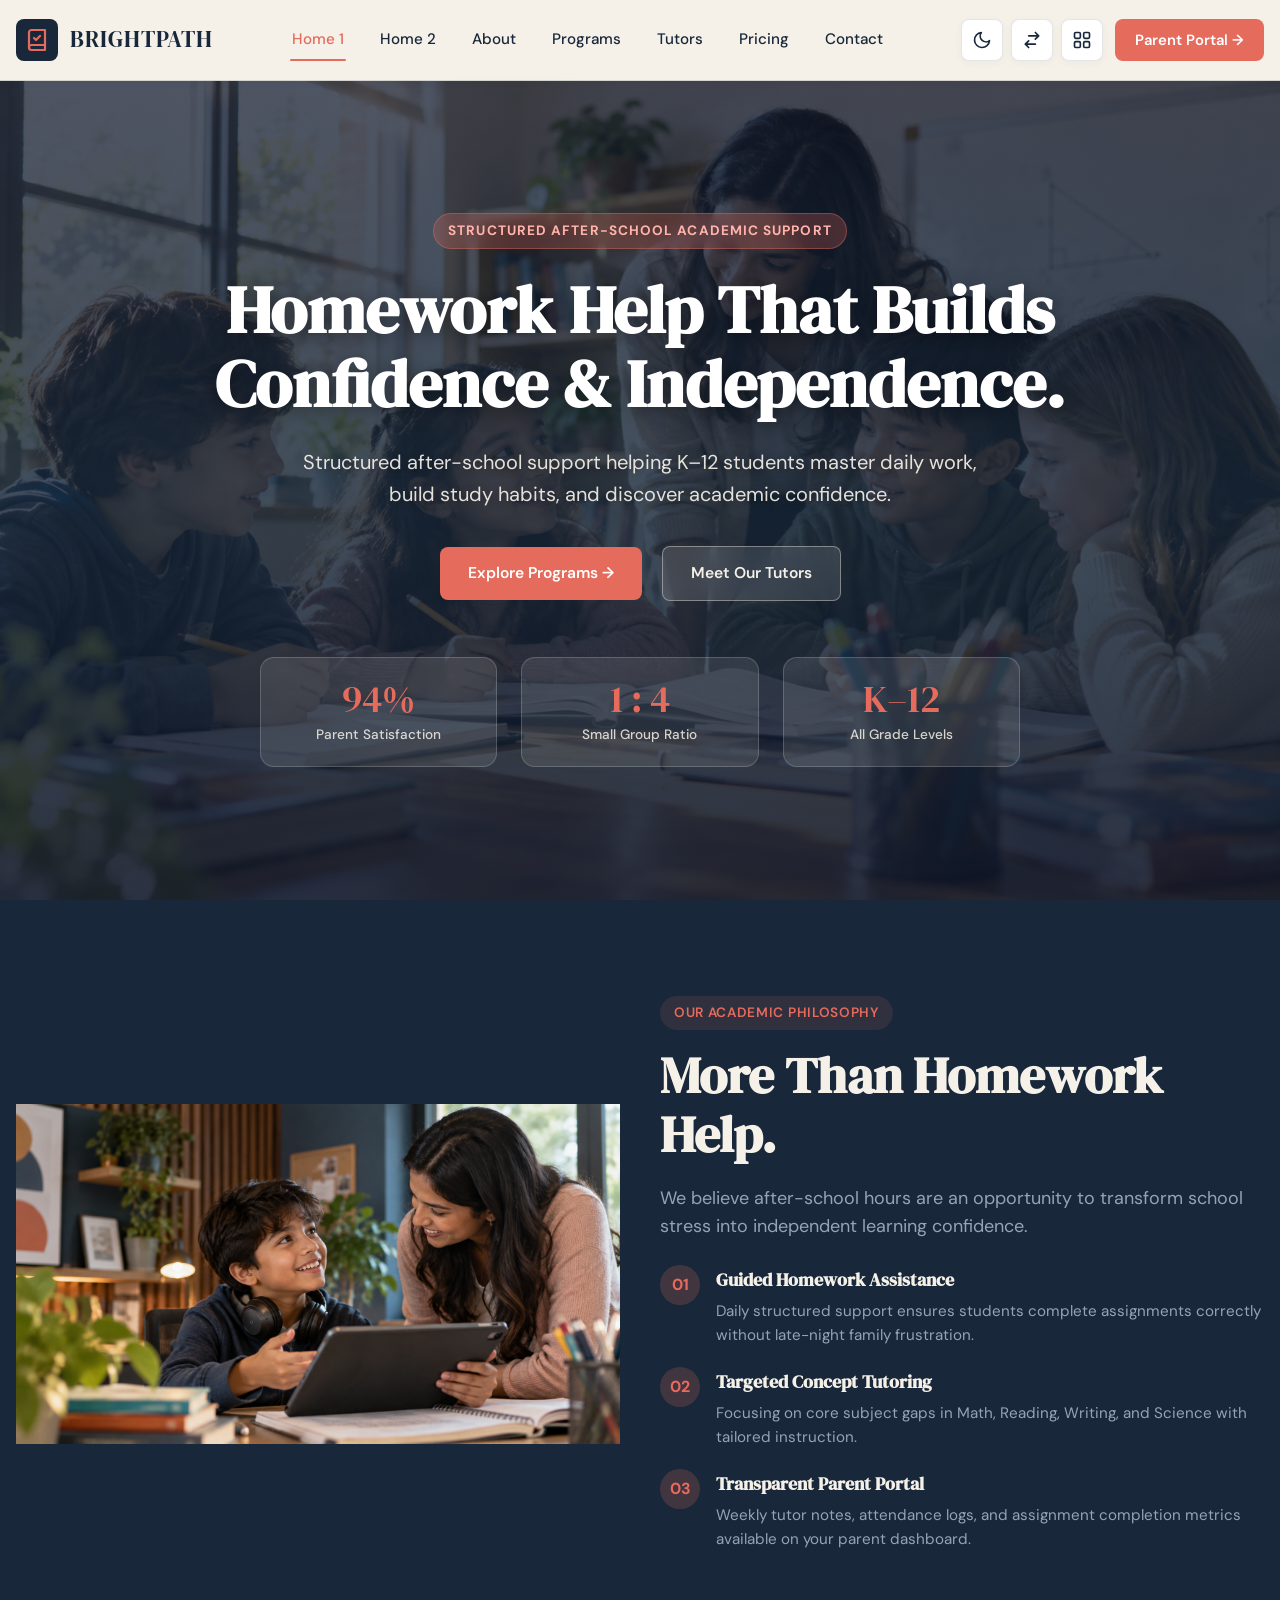
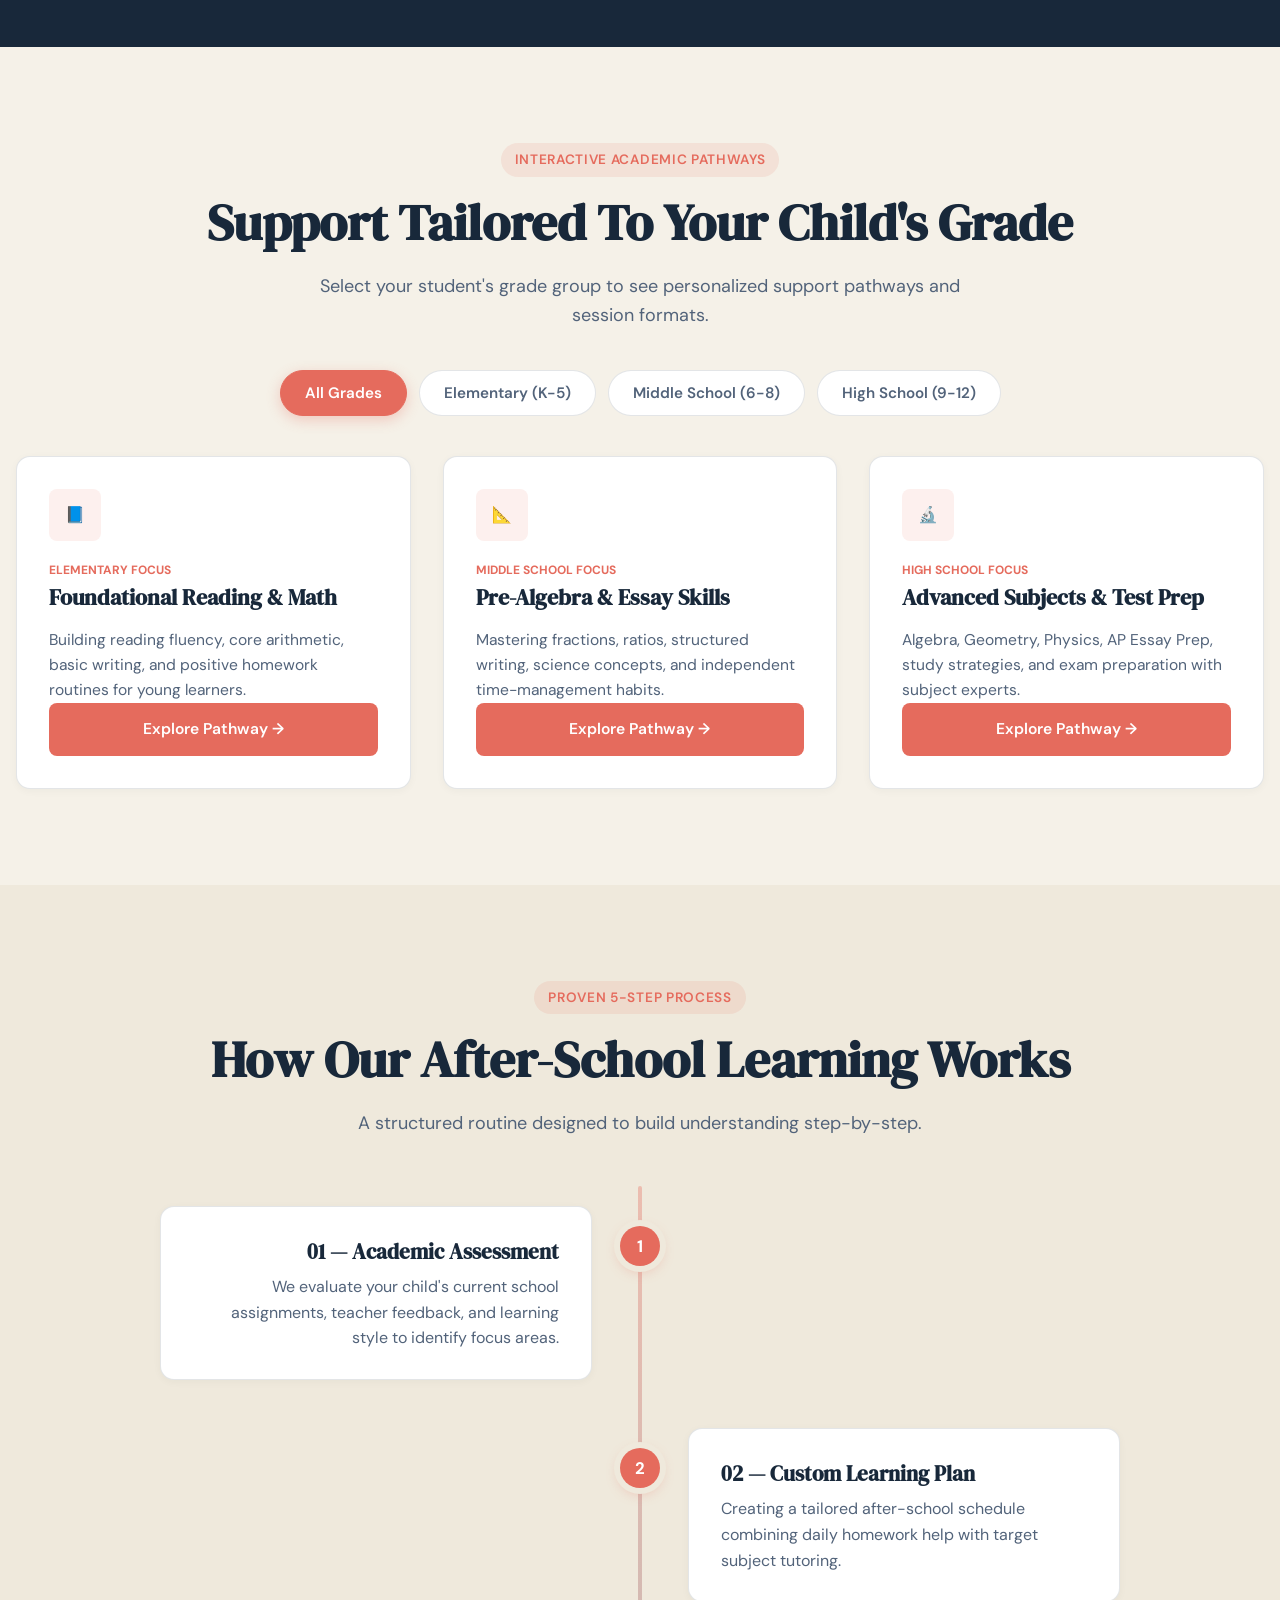
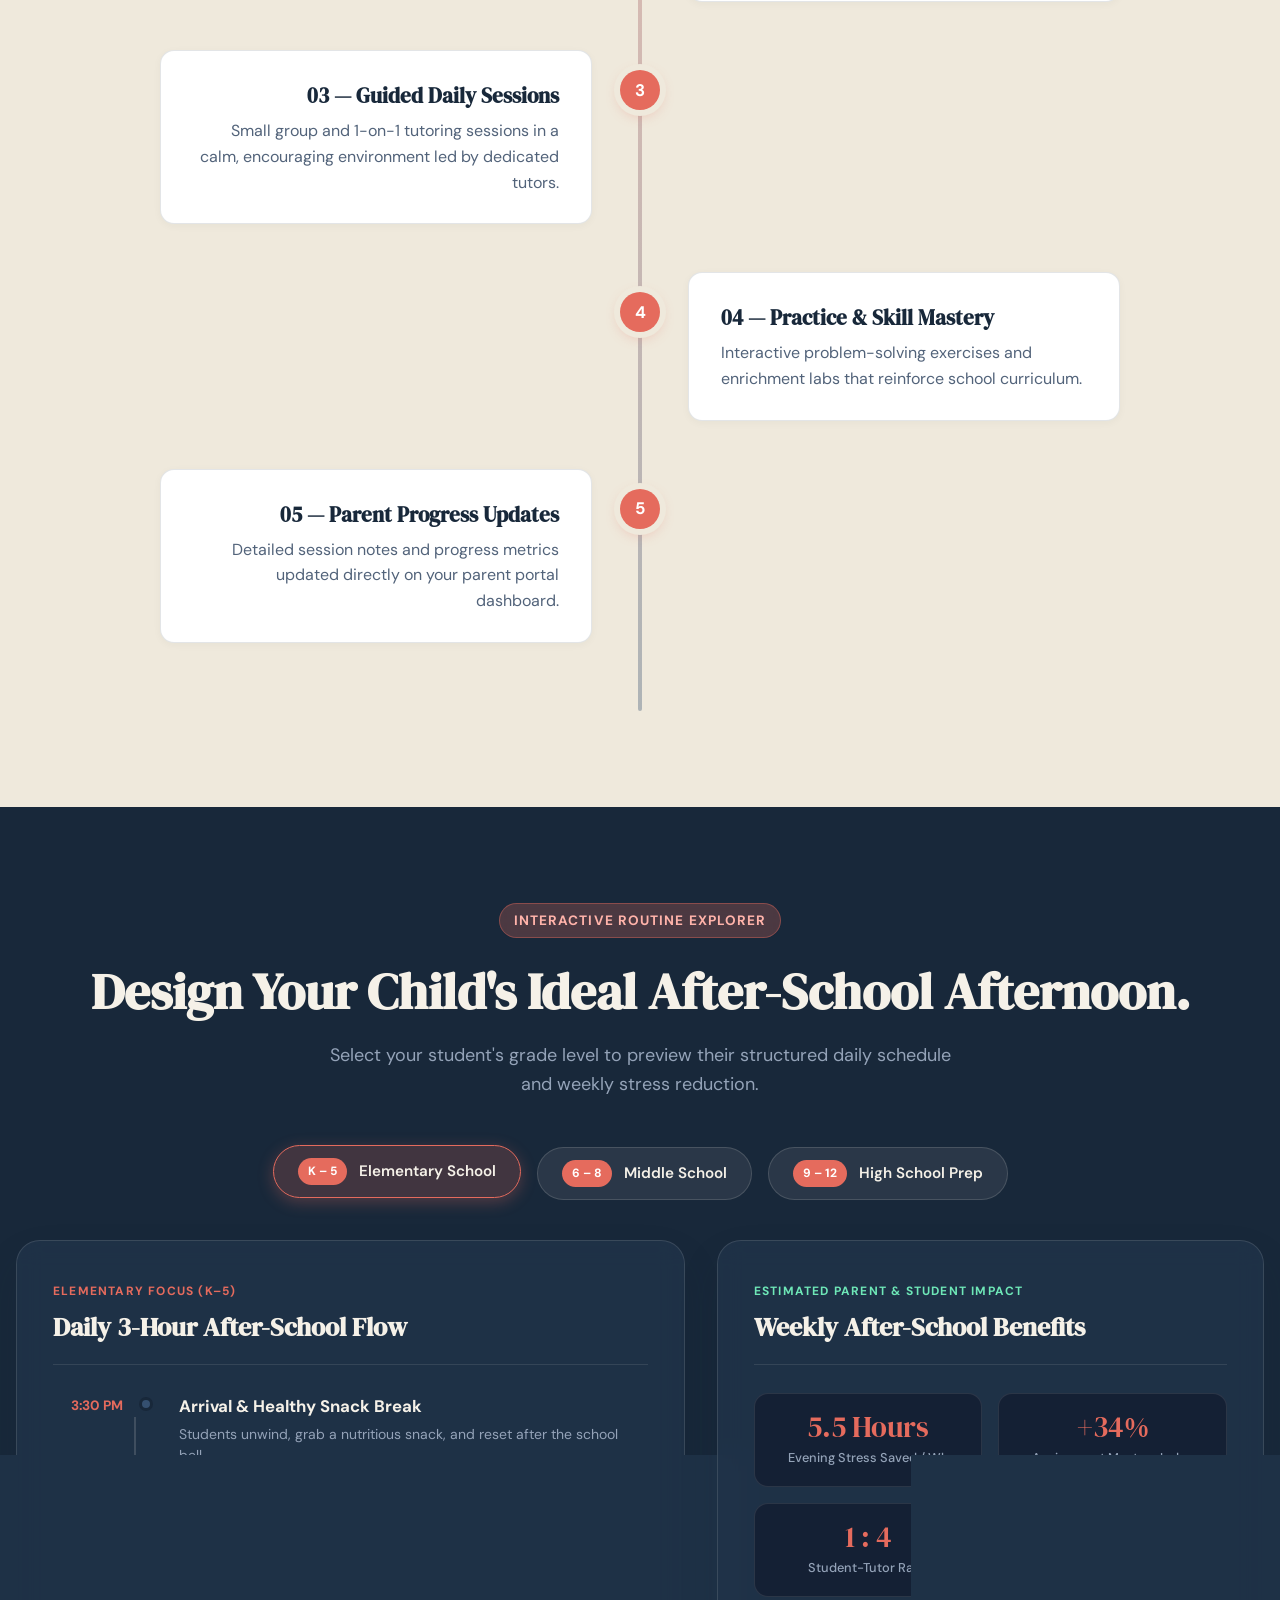
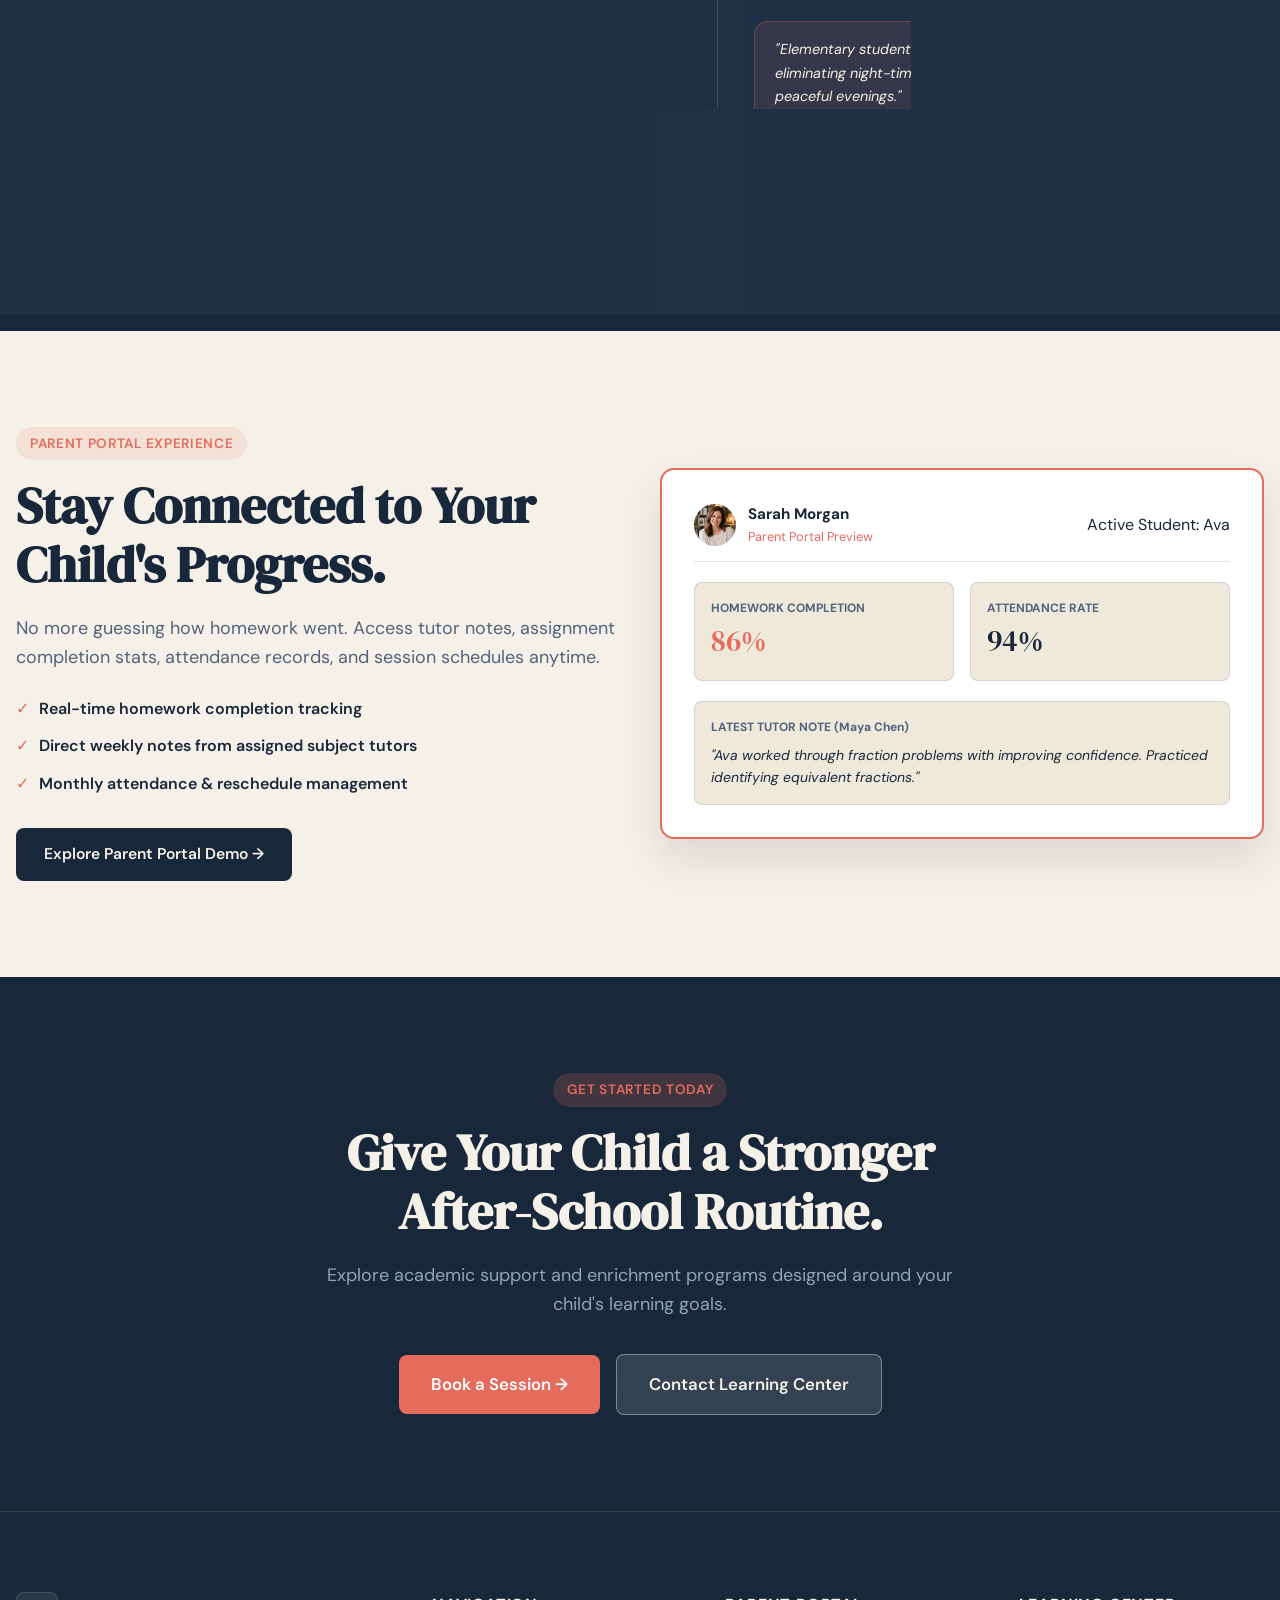
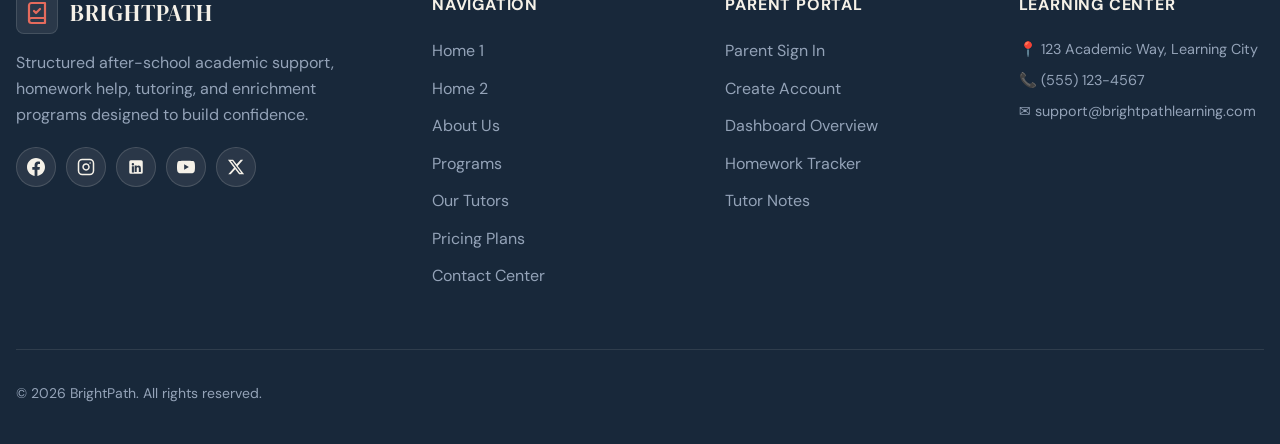
==== commit b7120b4d: "3rd comit" ====
--- a/index.html
+++ b/index.html
@@ -6,6 +6,14 @@
   <title>BrightPath | After-School Homework Help & Enrichment</title>
   <meta name="description" content="BrightPath provides structured after-school homework help, 1-on-1 subject tutoring, enrichment programs, and parent progress tracking for students K-12." />
   <link rel="icon" type="image/svg+xml" href="assets/images/favicon.svg" />
+  <script>
+    (function() {
+      var theme = localStorage.getItem('brightpath_theme') || 'light';
+      var dir = localStorage.getItem('brightpath_dir') || 'ltr';
+      document.documentElement.setAttribute('data-theme', theme);
+      document.documentElement.setAttribute('dir', dir);
+    })();
+  </script>
   <link rel="stylesheet" href="assets/css/style.css" />
 </head>
 <body>
@@ -23,7 +31,6 @@
         </div>
         <div class="logo-text">
           <span class="logo-name">BRIGHTPATH</span>
-          <span class="logo-sub">AFTER-SCHOOL LEARNING</span>
         </div>
       </a>
 
@@ -31,6 +38,7 @@
         <ul class="nav-links">
           <li><a href="index.html" class="nav-link active">Home 1</a></li>
           <li><a href="home2.html" class="nav-link">Home 2</a></li>
+          <li><a href="about.html" class="nav-link">About</a></li>
           <li><a href="programs.html" class="nav-link">Programs</a></li>
           <li><a href="tutors.html" class="nav-link">Tutors</a></li>
           <li><a href="pricing.html" class="nav-link">Pricing</a></li>
@@ -72,6 +80,7 @@
       <ul class="drawer-links">
         <li><a href="index.html" class="drawer-link">Home 1</a></li>
         <li><a href="home2.html" class="drawer-link">Home 2</a></li>
+        <li><a href="about.html" class="drawer-link">About</a></li>
         <li><a href="programs.html" class="drawer-link">Programs</a></li>
         <li><a href="tutors.html" class="drawer-link">Tutors</a></li>
         <li><a href="pricing.html" class="drawer-link">Pricing</a></li>
@@ -421,9 +430,9 @@
         <span class="section-tag" style="background:rgba(229,107,93,0.2);">Get Started Today</span>
         <h2 class="section-title" style="color:var(--ivory-100); max-width:720px; margin-inline:auto;">Give Your Child a Stronger After-School Routine.</h2>
         <p class="section-subtitle" style="color:var(--slate-400); margin-inline:auto; margin-bottom:36px;">Explore academic support and enrichment programs designed around your child's learning goals.</p>
-        <div style="display:flex; justify-content:center; gap:16px; flex-wrap:wrap;">
+        <div class="cta-actions-group">
           <button class="btn btn-primary js-book-trigger">Book a Session →</button>
-          <a href="contact.html" class="btn btn-secondary" style="border-color:rgba(245,241,232,0.3); color:var(--ivory-100);">Contact Learning Center</a>
+          <a href="contact.html" class="btn btn-secondary-light">Contact Learning Center</a>
         </div>
       </div>
     </section>
@@ -444,7 +453,6 @@
             </div>
             <div class="logo-text">
               <span class="logo-name">BRIGHTPATH</span>
-              <span class="logo-sub">AFTER-SCHOOL LEARNING</span>
             </div>
           </a>
           <p>Structured after-school academic support, homework help, tutoring, and enrichment programs designed to build confidence.</p>
@@ -472,6 +480,7 @@
           <ul class="footer-links">
             <li><a href="index.html" class="footer-link">Home 1</a></li>
             <li><a href="home2.html" class="footer-link">Home 2</a></li>
+            <li><a href="about.html" class="footer-link">About Us</a></li>
             <li><a href="programs.html" class="footer-link">Programs</a></li>
             <li><a href="tutors.html" class="footer-link">Our Tutors</a></li>
             <li><a href="pricing.html" class="footer-link">Pricing Plans</a></li>
@@ -499,7 +508,7 @@
       </div>
 
       <div class="footer-bottom">
-        <div>© 2026 BrightPath After-School Learning Center. All rights reserved.</div>
+        <div>© 2026 BrightPath. All rights reserved.</div>
       </div>
     </div>
   </footer>
--- a/assets/css/style.css
+++ b/assets/css/style.css
@@ -83,6 +83,7 @@
   --text-dark-bg: var(--ivory-100);
   
   --border-color: rgba(245, 241, 232, 0.15);
+  --coral-100: rgba(229, 107, 93, 0.2);
   --shadow-sm: 0 2px 8px rgba(0, 0, 0, 0.3);
   --shadow-md: 0 8px 24px rgba(0, 0, 0, 0.4);
   --shadow-lg: 0 20px 40px rgba(0, 0, 0, 0.5);
@@ -95,6 +96,16 @@
   box-sizing: border-box;
   margin: 0;
   padding: 0;
+}
+
+::selection {
+  background-color: var(--coral-500);
+  color: #FFFFFF;
+}
+
+::-moz-selection {
+  background-color: var(--coral-500);
+  color: #FFFFFF;
 }
 
 html {
@@ -114,7 +125,16 @@
   min-height: 100vh;
   display: flex;
   flex-direction: column;
-  transition: background-color var(--transition-normal), color var(--transition-normal);
+}
+
+/* Smooth theme transition ONLY during manual theme toggle, NOT during page navigation */
+html.theme-transitioning,
+html.theme-transitioning body,
+html.theme-transitioning .header,
+html.theme-transitioning .icon-circle-btn,
+html.theme-transitioning .card,
+html.theme-transitioning .btn {
+  transition: background-color var(--transition-normal), color var(--transition-normal), border-color var(--transition-normal), box-shadow var(--transition-normal) !important;
 }
 
 /* Offset for fixed navbar ONLY on pages with .header */
@@ -284,7 +304,7 @@
   -webkit-backdrop-filter: blur(12px);
   border-bottom: 1px solid var(--border-color);
   box-shadow: var(--shadow-sm);
-  transition: background-color var(--transition-normal), box-shadow var(--transition-normal);
+  transition: box-shadow var(--transition-normal);
 }
 
 html[data-theme="dark"] .header {
@@ -302,44 +322,49 @@
   display: flex;
   align-items: center;
   gap: 12px;
+  text-decoration: none;
 }
 
 .logo-icon {
-  width: 40px;
-  height: 40px;
+  width: 42px;
+  height: 42px;
   background: var(--navy-900);
   color: var(--coral-500);
   border-radius: var(--radius-sm);
   display: flex;
   align-items: center;
   justify-content: center;
-}
-
+  flex-shrink: 0;
+  transition: all var(--transition-fast);
+}
+
+/* Ensure logo color remains consistent across both light and dark modes */
 html[data-theme="dark"] .logo-icon {
-  background: var(--coral-500);
-  color: var(--navy-900);
+  background: var(--navy-900);
+  color: var(--coral-500);
+  border: 1.5px solid rgba(245, 241, 232, 0.2);
+  box-shadow: 0 2px 8px rgba(0, 0, 0, 0.25);
 }
 
 .logo-text {
   display: flex;
   flex-direction: column;
+  justify-content: center;
 }
 
 .logo-name {
   font-family: var(--font-heading);
-  font-size: 1.4rem;
-  letter-spacing: 0.05em;
+  font-size: 1.45rem;
+  letter-spacing: 0.04em;
   color: var(--text-primary);
   line-height: 1;
-}
-
+  display: inline-flex;
+  align-items: center;
+}
+
+/* Brand Logo: Show only brand name BRIGHTPATH across all pages, header, footer, dashboard, login & signup */
 .logo-sub {
-  font-size: 0.65rem;
-  font-weight: 700;
-  text-transform: uppercase;
-  letter-spacing: 0.15em;
-  color: var(--coral-500);
-  margin-top: 3px;
+  display: none !important;
 }
 
 .nav-links {
@@ -347,6 +372,9 @@
   align-items: center;
   gap: 32px;
   list-style: none;
+  height: 100%;
+  flex-shrink: 0;
+  white-space: nowrap;
 }
 
 .nav-link {
@@ -354,8 +382,13 @@
   font-size: 0.95rem;
   color: var(--text-primary);
   position: relative;
-  padding: 8px 0;
+  display: inline-flex;
+  align-items: center;
+  height: 42px;
+  padding: 0 2px;
+  line-height: 1;
   transition: color var(--transition-fast);
+  white-space: nowrap;
 }
 
 .nav-link:hover, .nav-link.active {
@@ -376,7 +409,13 @@
 .nav-actions {
   display: flex;
   align-items: center;
-  gap: 14px;
+  gap: 12px;
+  flex-shrink: 0;
+}
+
+.nav-actions .btn {
+  white-space: nowrap;
+  flex-shrink: 0;
 }
 
 .control-pill {
@@ -389,10 +428,12 @@
   border: none;
 }
 
+/* Header Action Buttons — Consistent 42px Height and var(--radius-sm) Corner Radius */
+.nav-actions .icon-circle-btn,
 .icon-circle-btn {
-  width: 40px;
-  height: 40px;
-  border-radius: 50%;
+  width: 42px;
+  height: 42px;
+  border-radius: var(--radius-sm);
   display: inline-flex;
   align-items: center;
   justify-content: center;
@@ -427,11 +468,30 @@
   stroke: #FFFFFF;
 }
 
+/* Header CTA Button — Consistent 42px Height and var(--radius-sm) Corner Radius */
+.nav-actions .btn {
+  height: 42px;
+  padding: 0 20px;
+  border-radius: var(--radius-sm);
+  font-size: 0.925rem;
+  font-weight: 600;
+  display: inline-flex;
+  align-items: center;
+  justify-content: center;
+  line-height: 1;
+}
+
 .menu-toggle {
   display: none;
+  width: 42px;
+  height: 42px;
   padding: 8px;
   color: var(--text-primary);
   border-radius: var(--radius-sm);
+  border: 1.5px solid var(--border-color);
+  background: var(--bg-card);
+  align-items: center;
+  justify-content: center;
 }
 
 /* Mobile Drawer */
@@ -551,27 +611,36 @@
    ========================================================================== */
 .auth-viewport {
   min-height: 100svh;
-  display: grid;
-  place-items: center;
-  padding: 40px 16px;
+  display: flex;
+  flex-direction: column;
+  justify-content: center;
+  align-items: center;
+  padding: 84px 16px 40px;
   position: relative;
   background-color: var(--bg-primary);
-}
-
-/* Fixed Top-Right Theme & RTL Controls - MUST NEVER OVERLAP CARD */
+  box-sizing: border-box;
+}
+
+/* Top-Right Theme & RTL Controls - Anchored Outside Card */
 .auth-top-controls {
-  position: fixed;
-  top: 20px;
+  position: absolute;
+  top: 16px;
   inset-inline-end: 20px;
   z-index: 1000;
   display: flex;
   align-items: center;
   gap: 10px;
-  background: var(--bg-card);
-  padding: 6px 12px;
-  border-radius: var(--radius-full);
-  border: 1px solid var(--border-color);
-  box-shadow: var(--shadow-sm);
+  background: transparent;
+  padding: 0;
+  border-radius: 0;
+  border: none;
+  box-shadow: none;
+}
+
+.auth-top-controls .icon-circle-btn {
+  width: 42px;
+  height: 42px;
+  border-radius: var(--radius-sm) !important;
 }
 
 .auth-card {
@@ -842,8 +911,513 @@
   background-image: url('../images/1.png');
 }
 
-#home2Hero.hero-fullscreen {
-  background-image: url('../images/2.png');
+/* ==========================================================================
+   HOME PAGE 2 — SPLIT HERO SECTION (CONTENT LEFT, IMAGE RIGHT, NO BG IMAGE, IN VIEWPORT)
+   ========================================================================== */
+.hero-split {
+  min-height: calc(100vh - 80px);
+  padding: 24px 0;
+  background-color: var(--bg-primary);
+  position: relative;
+  overflow: hidden;
+  border-bottom: 1px solid var(--border-color);
+  display: flex;
+  align-items: center;
+}
+
+.hero-split-grid {
+  display: grid;
+  grid-template-columns: 1.15fr 1fr;
+  gap: 48px;
+  align-items: center;
+  width: 100%;
+}
+
+/* Left Column: Content */
+.hero-split-content {
+  display: flex;
+  flex-direction: column;
+  align-items: flex-start;
+}
+
+.hero-split-content .section-tag {
+  margin-bottom: 12px;
+  animation: heroFadeUp 0.6s cubic-bezier(0.16, 1, 0.3, 1) both;
+  animation-delay: 0.1s;
+}
+
+.hero-split-title {
+  font-family: var(--font-heading);
+  font-size: clamp(2.35rem, 3.8vw, 3.25rem);
+  line-height: 1.14;
+  color: var(--text-primary);
+  margin-bottom: 16px;
+  letter-spacing: -0.015em;
+  animation: heroFadeUp 0.7s cubic-bezier(0.16, 1, 0.3, 1) both;
+  animation-delay: 0.2s;
+}
+
+.hero-title-accent {
+  color: var(--coral-500);
+  display: inline;
+}
+
+.hero-split-lead {
+  font-size: 1.1rem;
+  line-height: 1.6;
+  color: var(--text-muted);
+  margin-bottom: 28px;
+  max-width: 560px;
+  animation: heroFadeUp 0.7s cubic-bezier(0.16, 1, 0.3, 1) both;
+  animation-delay: 0.3s;
+}
+
+.hero-split-actions {
+  display: flex;
+  flex-wrap: wrap;
+  align-items: center;
+  gap: 16px;
+  margin-bottom: 32px;
+  animation: heroFadeUp 0.7s cubic-bezier(0.16, 1, 0.3, 1) both;
+  animation-delay: 0.4s;
+}
+
+.hero-split-actions .btn-primary {
+  position: relative;
+  overflow: hidden;
+  box-shadow: 0 4px 18px rgba(229, 107, 93, 0.35);
+  animation: ctaGlowBreath 3.5s ease-in-out infinite;
+}
+
+.hero-split-actions .btn-primary::after {
+  content: '';
+  position: absolute;
+  top: -50%;
+  bottom: -50%;
+  left: -60%;
+  width: 35%;
+  background: linear-gradient(90deg, transparent, rgba(255, 255, 255, 0.4), transparent);
+  transform: rotate(25deg);
+  animation: ctaShineSweep 4.5s ease-in-out infinite;
+  pointer-events: none;
+}
+
+@keyframes ctaGlowBreath {
+  0%, 100% {
+    box-shadow: 0 4px 18px rgba(229, 107, 93, 0.35);
+    transform: translateY(0);
+  }
+  50% {
+    box-shadow: 0 8px 26px rgba(229, 107, 93, 0.55);
+    transform: translateY(-2px);
+  }
+}
+
+@keyframes ctaShineSweep {
+  0%, 25% { left: -60%; }
+  55%, 100% { left: 140%; }
+}
+
+/* Quick Metrics Row */
+.hero-split-metrics {
+  display: flex;
+  align-items: center;
+  gap: 32px;
+  padding-top: 20px;
+  border-top: 1px solid var(--border-color);
+  width: 100%;
+  animation: heroFadeUp 0.7s cubic-bezier(0.16, 1, 0.3, 1) both;
+  animation-delay: 0.5s;
+}
+
+.hero-metric-item {
+  display: flex;
+  flex-direction: column;
+  transition: transform var(--transition-fast);
+  cursor: default;
+}
+
+.hero-metric-item:hover {
+  transform: translateY(-3px);
+}
+
+.hero-metric-item:hover .hero-metric-val {
+  color: var(--coral-600);
+  text-shadow: 0 0 12px rgba(229, 107, 93, 0.45);
+}
+
+.hero-metric-val {
+  font-family: var(--font-heading);
+  font-size: 1.5rem;
+  color: var(--coral-500);
+  line-height: 1;
+  transition: color var(--transition-fast), text-shadow var(--transition-fast);
+}
+
+.hero-metric-label {
+  font-size: 0.8rem;
+  color: var(--text-muted);
+  margin-top: 4px;
+  font-weight: 500;
+}
+
+@keyframes heroFadeUp {
+  from {
+    opacity: 0;
+    transform: translateY(22px);
+  }
+  to {
+    opacity: 1;
+    transform: translateY(0);
+  }
+}
+
+/* Right Column: Media Frame & Animated Badges */
+.hero-split-media {
+  position: relative;
+}
+
+/* Ambient Glowing Aura */
+.hero-media-aura {
+  position: absolute;
+  inset: -24px -18px -24px -18px;
+  background: radial-gradient(circle at 65% 35%, rgba(229, 107, 93, 0.25) 0%, rgba(245, 158, 11, 0.14) 45%, transparent 72%);
+  border-radius: 36px;
+  filter: blur(28px);
+  z-index: 1;
+  pointer-events: none;
+  animation: auraBreath 5.5s ease-in-out infinite alternate;
+}
+
+@keyframes auraBreath {
+  0% { opacity: 0.55; transform: scale(0.96); }
+  100% { opacity: 1; transform: scale(1.04); }
+}
+
+.hero-split-image-wrapper {
+  position: relative;
+  border-radius: var(--radius-lg);
+  overflow: hidden;
+  box-shadow: var(--shadow-lg);
+  border: 1.5px solid var(--border-color);
+  background: var(--bg-card);
+  z-index: 2;
+  animation: imageGentleFloat 6s ease-in-out infinite alternate;
+}
+
+@keyframes imageGentleFloat {
+  0% { transform: translateY(0); }
+  100% { transform: translateY(-7px); }
+}
+
+.hero-split-image-wrapper img {
+  width: 100%;
+  height: 380px;
+  max-height: 48vh;
+  object-fit: cover;
+  display: block;
+  transition: transform 0.5s ease;
+}
+
+.hero-split-image-wrapper:hover img {
+  transform: scale(1.02);
+}
+
+/* ==========================================================================
+   FLOATING VISUAL STICKERS & ANIMATED ICONS (PURE GRAPHICS, NO TEXT)
+   ========================================================================== */
+.hero-visual-sticker {
+  position: absolute;
+  background: var(--bg-card);
+  border: 1.5px solid var(--border-color);
+  border-radius: 50%;
+  display: flex;
+  align-items: center;
+  justify-content: center;
+  box-shadow: 0 10px 24px rgba(24, 40, 58, 0.12), 0 0 16px rgba(229, 107, 93, 0.22);
+  backdrop-filter: blur(14px);
+  -webkit-backdrop-filter: blur(14px);
+  z-index: 6;
+  user-select: none;
+  cursor: pointer;
+  transition: transform var(--transition-fast), box-shadow var(--transition-fast);
+}
+
+.hero-visual-sticker:hover {
+  transform: scale(1.15) !important;
+  box-shadow: 0 14px 32px rgba(229, 107, 93, 0.4), 0 0 24px rgba(229, 107, 93, 0.45);
+}
+
+/* Individual Sticker Sizes & Positions */
+.sticker-book-top {
+  width: 58px;
+  height: 58px;
+  top: -18px;
+  inset-inline-end: 20px;
+  animation: stickerFloat1 3.6s ease-in-out infinite alternate, stickerPulse 2.8s ease-in-out infinite;
+}
+
+.sticker-grad-left {
+  width: 50px;
+  height: 50px;
+  top: 28px;
+  inset-inline-start: -16px;
+  animation: stickerFloat2 4.2s ease-in-out infinite alternate;
+  animation-delay: 0.6s;
+}
+
+.sticker-star-bottom-left {
+  width: 52px;
+  height: 52px;
+  bottom: 24px;
+  inset-inline-start: -14px;
+  animation: stickerFloat3 3.8s ease-in-out infinite alternate;
+  animation-delay: 1.2s;
+}
+
+.sticker-book-bottom-right {
+  width: 54px;
+  height: 54px;
+  bottom: -16px;
+  inset-inline-end: 24px;
+  animation: stickerFloat1 4s ease-in-out infinite alternate;
+  animation-delay: 1.8s;
+}
+
+/* Sticker Icons */
+.sticker-icon {
+  display: inline-flex;
+  align-items: center;
+  justify-content: center;
+  line-height: 1;
+}
+
+.animated-book-icon {
+  font-size: 1.65rem;
+  animation: bookBlink 2.2s ease-in-out infinite;
+  transform-origin: center bottom;
+  filter: drop-shadow(0 2px 6px rgba(229, 107, 93, 0.45));
+}
+
+.animated-grad-icon {
+  font-size: 1.45rem;
+  animation: gradWobble 3s ease-in-out infinite;
+  transform-origin: center center;
+  filter: drop-shadow(0 2px 4px rgba(24, 40, 58, 0.3));
+}
+
+.animated-star-icon {
+  font-size: 1.45rem;
+  animation: starTwinkleGlow 1.8s ease-in-out infinite;
+  filter: drop-shadow(0 2px 6px rgba(245, 158, 11, 0.5));
+}
+
+.animated-openbook-icon {
+  font-size: 1.5rem;
+  animation: bookWiggle 2.6s ease-in-out infinite;
+  transform-origin: center center;
+  filter: drop-shadow(0 2px 6px rgba(229, 107, 93, 0.4));
+}
+
+/* Twinkling Sparkles */
+.sticker-sparkle {
+  position: absolute;
+  font-size: 0.85rem;
+  color: #F59E0B;
+  pointer-events: none;
+  animation: sparkleTwinkle 1.8s ease-in-out infinite;
+}
+
+.sticker-sparkle-1 {
+  top: -8px;
+  left: 4px;
+  animation-delay: 0.3s;
+}
+
+.sticker-sparkle-2 {
+  bottom: -6px;
+  right: 6px;
+  color: var(--coral-500);
+  animation-delay: 1s;
+}
+
+.sticker-sparkle-3 {
+  top: -6px;
+  right: 2px;
+  animation-delay: 0.7s;
+}
+
+/* Keyframe Animations */
+@keyframes stickerFloat1 {
+  0% { transform: translateY(0); }
+  100% { transform: translateY(-8px); }
+}
+
+@keyframes stickerFloat2 {
+  0% { transform: translateY(0) rotate(0deg); }
+  100% { transform: translateY(-7px) rotate(-4deg); }
+}
+
+@keyframes stickerFloat3 {
+  0% { transform: translateY(0) rotate(0deg); }
+  100% { transform: translateY(-6px) rotate(4deg); }
+}
+
+@keyframes stickerPulse {
+  0%, 100% {
+    box-shadow: 0 10px 24px rgba(24, 40, 58, 0.12), 0 0 12px rgba(229, 107, 93, 0.2);
+  }
+  50% {
+    box-shadow: 0 12px 28px rgba(24, 40, 58, 0.18), 0 0 22px rgba(229, 107, 93, 0.45);
+  }
+}
+
+@keyframes bookBlink {
+  0%, 100% {
+    transform: scale(1) rotate(0deg);
+    filter: drop-shadow(0 2px 6px rgba(229, 107, 93, 0.45)) brightness(1);
+  }
+  25% {
+    transform: scale(1.2) rotate(-6deg);
+    filter: drop-shadow(0 4px 12px rgba(229, 107, 93, 0.8)) brightness(1.25);
+  }
+  50% {
+    transform: scale(0.92) rotate(4deg);
+    filter: drop-shadow(0 2px 4px rgba(229, 107, 93, 0.3)) brightness(0.92);
+  }
+  75% {
+    transform: scale(1.14) rotate(-3deg);
+    filter: drop-shadow(0 3px 10px rgba(229, 107, 93, 0.65)) brightness(1.18);
+  }
+}
+
+@keyframes gradWobble {
+  0%, 100% { transform: rotate(0deg) scale(1); }
+  30% { transform: rotate(-8deg) scale(1.08); }
+  70% { transform: rotate(8deg) scale(1.08); }
+}
+
+@keyframes starTwinkleGlow {
+  0%, 100% {
+    transform: scale(1) rotate(0deg);
+    filter: drop-shadow(0 2px 4px rgba(245, 158, 11, 0.4)) brightness(1);
+  }
+  50% {
+    transform: scale(1.25) rotate(15deg);
+    filter: drop-shadow(0 4px 10px rgba(245, 158, 11, 0.85)) brightness(1.35);
+  }
+}
+
+@keyframes bookWiggle {
+  0%, 100% { transform: rotate(0deg) scale(1); }
+  25% { transform: rotate(-7deg) scale(1.1); }
+  75% { transform: rotate(7deg) scale(1.1); }
+}
+
+@keyframes sparkleTwinkle {
+  0%, 100% { opacity: 0.2; transform: scale(0.6) rotate(0deg); }
+  50% { opacity: 1; transform: scale(1.35) rotate(40deg); filter: drop-shadow(0 0 6px #F59E0B); }
+}
+
+@media (max-width: 1024px) {
+  .hero-split {
+    min-height: auto;
+    padding: 48px 0;
+  }
+
+  .hero-split-grid {
+    grid-template-columns: 1fr;
+    gap: 40px;
+    text-align: center;
+  }
+
+  .hero-split-content {
+    align-items: center;
+    text-align: center;
+    max-width: 720px;
+    margin-inline: auto;
+  }
+
+  .hero-split-content .section-tag {
+    margin-inline: auto;
+  }
+
+  .hero-split-title {
+    text-align: center;
+  }
+
+  .hero-split-lead {
+    text-align: center;
+    margin-inline: auto;
+  }
+
+  .hero-split-actions {
+    justify-content: center;
+    margin-inline: auto;
+  }
+
+  .hero-split-metrics {
+    justify-content: center;
+    margin-inline: auto;
+  }
+
+  .hero-metric-item {
+    align-items: center;
+    text-align: center;
+  }
+  
+  .hero-split-media {
+    max-width: 540px;
+    margin-inline: auto;
+    width: 100%;
+  }
+
+  .sticker-book-top {
+    top: -14px;
+    inset-inline-end: 14px;
+  }
+
+  .sticker-grad-left {
+    top: 20px;
+    inset-inline-start: -10px;
+  }
+
+  .sticker-star-bottom-left {
+    bottom: 18px;
+    inset-inline-start: -8px;
+  }
+
+  .sticker-book-bottom-right {
+    bottom: -12px;
+    inset-inline-end: 16px;
+  }
+
+  .hero-split-image-wrapper img {
+    height: 340px;
+  }
+}
+
+@media (max-width: 575px) {
+  .hero-split-actions {
+    flex-direction: column;
+    align-items: center;
+    width: 100%;
+    max-width: 320px;
+    margin-inline: auto;
+    gap: 12px;
+  }
+
+  .hero-split-actions .btn {
+    width: 100%;
+    text-align: center;
+    justify-content: center;
+  }
+
+  .hero-split-metrics {
+    gap: 20px 24px;
+    flex-wrap: wrap;
+    justify-content: center;
+  }
 }
 
 .hero-bg-overlay {
@@ -912,17 +1486,35 @@
 
 .btn-secondary-light {
   background: rgba(255, 255, 255, 0.12);
-  color: #FFFFFF;
-  border: 1.5px solid rgba(255, 255, 255, 0.4);
+  color: var(--ivory-100);
+  border: 1.5px solid rgba(245, 241, 232, 0.4);
   backdrop-filter: blur(12px);
+  transition: all var(--transition-fast);
 }
 
 .btn-secondary-light:hover {
-  background: rgba(255, 255, 255, 0.25);
+  background: rgba(255, 255, 255, 0.28);
   border-color: #FFFFFF;
   color: #FFFFFF;
   transform: translateY(-2px);
-  box-shadow: 0 8px 24px rgba(0, 0, 0, 0.25);
+  box-shadow: 0 8px 24px rgba(0, 0, 0, 0.35);
+}
+
+/* Secondary CTA on dark background sections */
+.section-dark .btn-secondary {
+  background: rgba(255, 255, 255, 0.12);
+  color: var(--ivory-100);
+  border: 1.5px solid rgba(245, 241, 232, 0.4);
+  backdrop-filter: blur(12px);
+  transition: all var(--transition-fast);
+}
+
+.section-dark .btn-secondary:hover {
+  background: rgba(255, 255, 255, 0.28);
+  border-color: #FFFFFF;
+  color: #FFFFFF;
+  transform: translateY(-2px);
+  box-shadow: 0 8px 24px rgba(0, 0, 0, 0.35);
 }
 
 .hero-stats-row {
@@ -1018,6 +1610,10 @@
   animation: heroFadeInUp 0.8s cubic-bezier(0.16, 1, 0.3, 1) 0.35s both;
 }
 
+.page-hero-about {
+  background-image: url('../images/classroom-learning.png');
+}
+
 .page-hero-programs {
   background-image: url('../images/8.png');
 }
@@ -1032,6 +1628,463 @@
 
 .page-hero-contact {
   background-image: url('../images/hero-contact.jpg');
+}
+
+/* About Page Dedicated Stats Section (Separated with generous spacing from hero section) */
+.about-stats-section {
+  padding: 50px 0 16px 0;
+  position: relative;
+  z-index: 5;
+}
+
+.about-stats-card {
+  background: var(--bg-card);
+  border: 1.5px solid var(--border-color);
+  border-radius: var(--radius-lg);
+  padding: 34px 24px;
+  box-shadow: var(--shadow-md);
+  transition: transform var(--transition-normal), box-shadow var(--transition-normal);
+}
+
+.about-stats-card:hover {
+  box-shadow: var(--shadow-lg);
+}
+
+html[data-theme="dark"] .about-stats-card {
+  background: var(--navy-800);
+  border-color: rgba(245, 241, 232, 0.16);
+  box-shadow: 0 10px 30px rgba(0, 0, 0, 0.35);
+}
+
+.about-stats-grid {
+  display: grid;
+  grid-template-columns: repeat(4, 1fr);
+  gap: 24px;
+  align-items: center;
+}
+
+.about-stat-item {
+  text-align: center;
+  padding: 8px 20px;
+  border-inline-end: 1px solid var(--border-color);
+  transition: transform var(--transition-fast);
+}
+
+.about-stat-item:last-child {
+  border-inline-end: none;
+}
+
+html[data-theme="dark"] .about-stat-item {
+  border-inline-end-color: rgba(245, 241, 232, 0.16);
+}
+
+html[data-theme="dark"] .about-stat-item:last-child {
+  border-inline-end: none;
+}
+
+.about-stat-number {
+  font-family: var(--font-heading);
+  font-size: clamp(2.3rem, 3.6vw, 3rem);
+  font-weight: 700;
+  color: var(--coral-500);
+  line-height: 1.1;
+  margin-bottom: 6px;
+  min-height: 1.15em;
+  display: flex;
+  align-items: center;
+  justify-content: center;
+}
+
+.about-stat-label {
+  font-size: 1rem;
+  font-weight: 700;
+  color: var(--text-primary);
+  margin-bottom: 4px;
+}
+
+.about-stat-desc {
+  font-size: 0.85rem;
+  color: var(--text-muted);
+}
+
+@media (max-width: 992px) {
+  .about-stats-grid {
+    grid-template-columns: repeat(2, 1fr);
+    gap: 24px;
+  }
+  .about-stat-item:nth-child(2) {
+    border-inline-end: none;
+  }
+}
+
+@media (max-width: 580px) {
+  .about-stats-grid {
+    grid-template-columns: 1fr;
+    gap: 20px;
+  }
+  .about-stat-item {
+    border-inline-end: none !important;
+    border-bottom: 1px solid var(--border-color);
+    padding-bottom: 18px;
+  }
+  .about-stat-item:last-child {
+    border-bottom: none;
+    padding-bottom: 8px;
+  }
+}
+
+/* ==========================================================================
+   ABOUT PAGE — INTERACTIVE ALTERNATING JOURNEY TIMELINE
+   ========================================================================== */
+.timeline-section {
+  background: var(--bg-secondary);
+  position: relative;
+  overflow: hidden;
+  padding: 80px 0;
+}
+
+.interactive-timeline {
+  position: relative;
+  max-width: 1040px;
+  margin: 40px auto 0;
+  padding: 20px 0;
+}
+
+/* Center Vertical Line */
+.timeline-center-line {
+  position: absolute;
+  top: 0;
+  bottom: 0;
+  left: 50%;
+  width: 4px;
+  transform: translateX(-50%);
+  background: linear-gradient(180deg, var(--coral-500) 0%, var(--navy-700) 70%, rgba(229, 107, 93, 0.4) 100%);
+  border-radius: 4px;
+  z-index: 1;
+}
+
+html[data-theme="dark"] .timeline-center-line {
+  background: linear-gradient(180deg, var(--coral-500) 0%, rgba(245, 241, 232, 0.3) 70%, rgba(229, 107, 93, 0.5) 100%);
+}
+
+/* Timeline Items */
+.interactive-timeline .timeline-item {
+  position: relative;
+  width: 100%;
+  display: flex;
+  box-sizing: border-box;
+  margin-bottom: 56px;
+  align-items: flex-start;
+}
+
+.interactive-timeline .timeline-item:last-child {
+  margin-bottom: 0;
+}
+
+.interactive-timeline .timeline-left {
+  justify-content: flex-start;
+  padding: 0;
+}
+
+.interactive-timeline .timeline-right {
+  justify-content: flex-end;
+  padding: 0;
+}
+
+/* Timeline Center Marker Node — Strictly centered on the vertical line */
+.interactive-timeline .timeline-marker {
+  position: absolute;
+  top: 32px;
+  left: 50% !important;
+  right: auto !important;
+  width: 26px;
+  height: 26px;
+  border-radius: 50%;
+  background: var(--bg-card);
+  border: 3.5px solid var(--coral-500);
+  z-index: 5;
+  display: flex;
+  align-items: center;
+  justify-content: center;
+  box-shadow: 0 0 0 5px rgba(229, 107, 93, 0.2);
+  transition: opacity 0.4s cubic-bezier(0.16, 1, 0.3, 1), transform 0.4s cubic-bezier(0.16, 1, 0.3, 1), box-shadow 0.3s ease, background 0.3s ease;
+  opacity: 0;
+  transform: translate(-50%, -50%) scale(0.3) !important;
+  pointer-events: auto;
+}
+
+.interactive-timeline .timeline-marker-dot {
+  width: 8px;
+  height: 8px;
+  border-radius: 50%;
+  background: var(--coral-500);
+  transition: transform var(--transition-fast), background var(--transition-fast);
+}
+
+.interactive-timeline .timeline-item:hover .timeline-marker {
+  transform: translate(-50%, -50%) scale(1.25) !important;
+  box-shadow: 0 0 0 8px rgba(229, 107, 93, 0.35);
+  background: var(--coral-500);
+}
+
+.interactive-timeline .timeline-item:hover .timeline-marker-dot {
+  background: #FFFFFF;
+}
+
+/* Timeline Content Card */
+.interactive-timeline .timeline-card {
+  width: calc(50% - 44px);
+  background: var(--bg-card);
+  border: 1.5px solid var(--border-color);
+  border-radius: var(--radius-md);
+  padding: 28px 30px;
+  box-shadow: var(--shadow-sm);
+  position: relative;
+  transition: transform 0.35s cubic-bezier(0.16, 1, 0.3, 1), box-shadow 0.35s ease, border-color 0.35s ease;
+  opacity: 0;
+  box-sizing: border-box;
+}
+
+.interactive-timeline .timeline-left .timeline-card {
+  transform: translateX(-40px);
+}
+
+.interactive-timeline .timeline-right .timeline-card {
+  transform: translateX(40px);
+}
+
+/* Card Triangle Arrow */
+.interactive-timeline .timeline-left .timeline-card::after {
+  content: '';
+  position: absolute;
+  top: 24px;
+  right: -9px;
+  left: auto;
+  width: 16px;
+  height: 16px;
+  background: var(--bg-card);
+  border-top: 1.5px solid var(--border-color);
+  border-right: 1.5px solid var(--border-color);
+  transform: rotate(45deg);
+}
+
+.interactive-timeline .timeline-right .timeline-card::after {
+  content: '';
+  position: absolute;
+  top: 24px;
+  left: -9px;
+  right: auto;
+  width: 16px;
+  height: 16px;
+  background: var(--bg-card);
+  border-bottom: 1.5px solid var(--border-color);
+  border-left: 1.5px solid var(--border-color);
+  transform: rotate(45deg);
+}
+
+.interactive-timeline .timeline-card:hover {
+  transform: translateY(-4px) !important;
+  box-shadow: var(--shadow-md);
+  border-color: var(--coral-500);
+}
+
+.interactive-timeline .timeline-left .timeline-card:hover::after {
+  border-top-color: var(--coral-500);
+  border-right-color: var(--coral-500);
+}
+
+.interactive-timeline .timeline-right .timeline-card:hover::after {
+  border-bottom-color: var(--coral-500);
+  border-left-color: var(--coral-500);
+}
+
+/* Active / In-View Animation State */
+.interactive-timeline .timeline-item.in-view .timeline-marker {
+  opacity: 1;
+  transform: translate(-50%, -50%) scale(1) !important;
+}
+
+.interactive-timeline .timeline-left.in-view .timeline-card {
+  opacity: 1;
+  transform: translateX(0);
+}
+
+.interactive-timeline .timeline-right.in-view .timeline-card {
+  opacity: 1;
+  transform: translateX(0);
+}
+
+/* Timeline Card Internals */
+.timeline-card-header {
+  display: flex;
+  align-items: center;
+  justify-content: space-between;
+  gap: 12px;
+  margin-bottom: 14px;
+}
+
+.timeline-year-badge {
+  display: inline-flex;
+  align-items: center;
+  padding: 6px 14px;
+  border-radius: var(--radius-full);
+  background: var(--navy-900);
+  color: var(--ivory-100);
+  font-family: var(--font-heading);
+  font-size: 1.15rem;
+  font-weight: 700;
+  letter-spacing: 0.04em;
+  box-shadow: 0 2px 8px rgba(24, 40, 58, 0.15);
+}
+
+html[data-theme="dark"] .timeline-year-badge {
+  background: var(--coral-500);
+  color: #FFFFFF;
+}
+
+.timeline-badge-current {
+  background: var(--coral-500) !important;
+  color: #FFFFFF !important;
+  animation: pulseBadgeGlow 2.5s infinite;
+}
+
+.timeline-badge-tag {
+  font-size: 0.8rem;
+  text-transform: uppercase;
+  letter-spacing: 0.08em;
+  font-weight: 700;
+  color: var(--text-muted);
+}
+
+.timeline-title {
+  font-family: var(--font-heading);
+  font-size: 1.35rem;
+  color: var(--text-primary);
+  margin-bottom: 10px;
+  line-height: 1.3;
+}
+
+.timeline-text {
+  font-size: 0.95rem;
+  color: var(--text-muted);
+  line-height: 1.65;
+  margin-bottom: 16px;
+}
+
+.timeline-meta {
+  display: flex;
+  flex-wrap: wrap;
+  gap: 10px;
+  padding-top: 14px;
+  border-top: 1px solid var(--border-color);
+}
+
+.timeline-meta-item {
+  display: inline-flex;
+  align-items: center;
+  gap: 6px;
+  font-size: 0.82rem;
+  font-weight: 600;
+  color: var(--text-primary);
+  background: var(--bg-secondary);
+  padding: 4px 10px;
+  border-radius: var(--radius-sm);
+}
+
+html[data-theme="dark"] .timeline-meta-item {
+  background: rgba(255, 255, 255, 0.06);
+}
+
+.timeline-card-highlight {
+  border-color: var(--coral-500);
+  box-shadow: 0 4px 16px rgba(229, 107, 93, 0.15);
+}
+
+/* Responsive (Mobile & Tablet) */
+@media (max-width: 768px) {
+  .interactive-timeline .timeline-center-line {
+    left: 24px;
+    transform: translateX(-50%);
+  }
+
+  .interactive-timeline .timeline-item {
+    display: block;
+    width: 100%;
+    margin-bottom: 36px;
+    padding: 0 !important;
+  }
+
+  .interactive-timeline .timeline-marker {
+    left: 24px !important;
+    right: auto !important;
+    top: 32px;
+    transform: translate(-50%, -50%) scale(0.3) !important;
+  }
+
+  .interactive-timeline .timeline-item.in-view .timeline-marker {
+    transform: translate(-50%, -50%) scale(1) !important;
+  }
+
+  .interactive-timeline .timeline-item:hover .timeline-marker {
+    transform: translate(-50%, -50%) scale(1.2) !important;
+  }
+
+  .interactive-timeline .timeline-card {
+    width: calc(100% - 56px) !important;
+    margin-left: 56px !important;
+    margin-right: 0 !important;
+    transform: translateX(30px);
+  }
+
+  .interactive-timeline .timeline-left .timeline-card::after,
+  .interactive-timeline .timeline-right .timeline-card::after {
+    left: -9px !important;
+    right: auto !important;
+    border-top: none;
+    border-right: none;
+    border-bottom: 1.5px solid var(--border-color);
+    border-left: 1.5px solid var(--border-color);
+    transform: rotate(45deg);
+  }
+
+  .interactive-timeline .timeline-left.in-view .timeline-card,
+  .interactive-timeline .timeline-right.in-view .timeline-card {
+    transform: translateX(0);
+  }
+}
+
+/* RTL Layout */
+[dir="rtl"] .interactive-timeline .timeline-left {
+  justify-content: flex-start;
+}
+
+[dir="rtl"] .interactive-timeline .timeline-right {
+  justify-content: flex-end;
+}
+
+[dir="rtl"] .interactive-timeline .timeline-marker {
+  left: 50% !important;
+  right: auto !important;
+}
+
+[dir="rtl"] .interactive-timeline .timeline-left .timeline-card::after {
+  left: -9px;
+  right: auto;
+  border-top: none;
+  border-right: none;
+  border-bottom: 1.5px solid var(--border-color);
+  border-left: 1.5px solid var(--border-color);
+  transform: rotate(45deg);
+}
+
+[dir="rtl"] .interactive-timeline .timeline-right .timeline-card::after {
+  right: -9px;
+  left: auto;
+  border-bottom: none;
+  border-left: none;
+  border-top: 1.5px solid var(--border-color);
+  border-right: 1.5px solid var(--border-color);
+  transform: rotate(45deg);
 }
 
 /* Keyframe Animations */
@@ -1171,6 +2224,43 @@
 .card-desc {
   font-size: 0.975rem;
   color: var(--text-muted);
+}
+
+/* Curriculum Coverage Cards with Photographic Representation */
+.curriculum-card {
+  padding: 22px;
+  overflow: hidden;
+  border-radius: var(--radius-md);
+  transition: transform var(--transition-fast), box-shadow var(--transition-fast), border-color var(--transition-fast);
+}
+
+.curriculum-card:hover {
+  transform: translateY(-6px);
+  box-shadow: var(--shadow-lg);
+  border-color: var(--coral-500);
+}
+
+.curriculum-img-wrap {
+  width: 100%;
+  height: 168px;
+  border-radius: var(--radius-sm);
+  overflow: hidden;
+  margin-bottom: 18px;
+  background: var(--bg-secondary);
+  border: 1px solid var(--border-color);
+  position: relative;
+}
+
+.curriculum-img-wrap img {
+  width: 100%;
+  height: 100%;
+  object-fit: cover;
+  display: block;
+  transition: transform 0.4s ease;
+}
+
+.curriculum-card:hover .curriculum-img-wrap img {
+  transform: scale(1.06);
 }
 
 /* Interactive Grade & Subject Selector (Pathways) */
@@ -1224,7 +2314,7 @@
   opacity: 0.35;
 }
 
-.timeline-item {
+.timeline .timeline-item {
   position: relative;
   width: 50%;
   margin-bottom: 48px;
@@ -1232,7 +2322,7 @@
 }
 
 /* Left items (odd: 1, 3, 5) in LTR */
-.timeline-item:nth-child(odd) {
+.timeline .timeline-item:nth-child(odd) {
   margin-left: 0;
   margin-right: auto;
   left: 0;
@@ -1242,7 +2332,7 @@
 }
 
 /* Right items (even: 2, 4) in LTR */
-.timeline-item:nth-child(even) {
+.timeline .timeline-item:nth-child(even) {
   margin-left: auto;
   margin-right: 0;
   left: 0;
@@ -1252,7 +2342,7 @@
 }
 
 /* Center number badge */
-.timeline-number {
+.timeline .timeline-number {
   position: absolute;
   top: 20px;
   width: 40px;
@@ -1269,18 +2359,18 @@
   z-index: 2;
 }
 
-.timeline-item:nth-child(odd) .timeline-number {
+.timeline .timeline-item:nth-child(odd) .timeline-number {
   right: -20px;
   left: auto;
 }
 
-.timeline-item:nth-child(even) .timeline-number {
+.timeline .timeline-item:nth-child(even) .timeline-number {
   left: -20px;
   right: auto;
 }
 
 /* Timeline content card */
-.timeline-content {
+.timeline .timeline-content {
   background: var(--bg-card);
   padding: 28px 32px;
   border-radius: var(--radius-md);
@@ -1289,14 +2379,14 @@
   transition: transform var(--transition-fast), box-shadow var(--transition-fast), border-color var(--transition-fast);
 }
 
-.timeline-content:hover {
+.timeline .timeline-content:hover {
   transform: translateY(-4px);
   box-shadow: var(--shadow-md);
   border-color: var(--coral-500);
 }
 
 /* RTL Support (Desktop) */
-[dir="rtl"] .timeline-item:nth-child(odd) {
+[dir="rtl"] .timeline .timeline-item:nth-child(odd) {
   margin-right: 0;
   margin-left: auto;
   left: 0;
@@ -1305,7 +2395,7 @@
   text-align: right;
 }
 
-[dir="rtl"] .timeline-item:nth-child(even) {
+[dir="rtl"] .timeline .timeline-item:nth-child(even) {
   margin-right: auto;
   margin-left: 0;
   left: 0;
@@ -1314,12 +2404,12 @@
   text-align: right;
 }
 
-[dir="rtl"] .timeline-item:nth-child(odd) .timeline-number {
+[dir="rtl"] .timeline .timeline-item:nth-child(odd) .timeline-number {
   left: -20px;
   right: auto;
 }
 
-[dir="rtl"] .timeline-item:nth-child(even) .timeline-number {
+[dir="rtl"] .timeline .timeline-item:nth-child(even) .timeline-number {
   right: -20px;
   left: auto;
 }
@@ -1332,7 +2422,7 @@
     transform: none;
   }
   
-  .timeline-item {
+  .timeline .timeline-item {
     width: 100% !important;
     margin-left: 0 !important;
     margin-right: 0 !important;
@@ -1342,8 +2432,8 @@
     text-align: left !important;
   }
 
-  .timeline-item:nth-child(odd) .timeline-number,
-  .timeline-item:nth-child(even) .timeline-number {
+  .timeline .timeline-item:nth-child(odd) .timeline-number,
+  .timeline .timeline-item:nth-child(even) .timeline-number {
     left: 0 !important;
     right: auto !important;
   }
@@ -1354,7 +2444,7 @@
     left: auto !important;
   }
 
-  [dir="rtl"] .timeline-item {
+  [dir="rtl"] .timeline .timeline-item {
     margin-left: 0 !important;
     margin-right: 0 !important;
     right: 0 !important;
@@ -1364,8 +2454,8 @@
     text-align: right !important;
   }
 
-  [dir="rtl"] .timeline-item:nth-child(odd) .timeline-number,
-  [dir="rtl"] .timeline-item:nth-child(even) .timeline-number {
+  [dir="rtl"] .timeline .timeline-item:nth-child(odd) .timeline-number,
+  [dir="rtl"] .timeline .timeline-item:nth-child(even) .timeline-number {
     right: 0 !important;
     left: auto !important;
   }
@@ -1440,15 +2530,16 @@
 .table-container {
   width: 100%;
   overflow-x: auto;
+  -webkit-overflow-scrolling: touch;
   border-radius: var(--radius-lg);
   border: 2px solid var(--navy-900);
   box-shadow: var(--shadow-md);
   background: var(--bg-card);
-  overflow: hidden;
 }
 
 .dash-table {
   width: 100%;
+  min-width: 640px;
   border-collapse: collapse;
   text-align: start;
 }
@@ -1466,22 +2557,40 @@
   letter-spacing: 0.08em;
   padding: 22px 24px;
   border-bottom: 3px solid var(--coral-500) !important;
-  border-inline-end: 1px solid rgba(245, 241, 232, 0.12);
+  border-inline-end: 1px solid rgba(245, 241, 232, 0.15);
+  text-align: start;
 }
 
 .dash-table th:last-child {
-  border-inline-end: none;
+  border-inline-end: none !important;
 }
 
 .dash-table td {
   padding: 18px 24px;
   border-bottom: 1px solid var(--border-color);
   font-size: 0.95rem;
-  border-inline-end: 1px solid rgba(24, 40, 58, 0.06);
+  border-inline-end: 1px solid var(--border-color);
+  text-align: start;
 }
 
 .dash-table td:last-child {
-  border-inline-end: none;
+  border-inline-end: none !important;
+}
+
+/* Detailed Matrix (Pricing Page) Consistent Alignment */
+#pricingMatrixSection .dash-table th,
+#pricingMatrixSection .dash-table td {
+  vertical-align: middle;
+}
+
+#pricingMatrixSection .dash-table th:first-child,
+#pricingMatrixSection .dash-table td:first-child {
+  text-align: start;
+}
+
+#pricingMatrixSection .dash-table th:not(:first-child),
+#pricingMatrixSection .dash-table td:not(:first-child) {
+  text-align: center;
 }
 
 html[data-theme="dark"] .table-container {
@@ -1493,6 +2602,17 @@
   background-color: #101B28 !important;
   color: var(--ivory-100) !important;
   border-bottom: 3px solid var(--coral-500) !important;
+  border-inline-end: 1px solid rgba(245, 241, 232, 0.16);
+}
+
+html[data-theme="dark"] .dash-table td {
+  border-inline-end: 1px solid rgba(245, 241, 232, 0.16);
+  border-bottom: 1px solid rgba(245, 241, 232, 0.16);
+}
+
+html[data-theme="dark"] .dash-table th:last-child,
+html[data-theme="dark"] .dash-table td:last-child {
+  border-inline-end: none !important;
 }
 
 .dash-table tr:last-child td {
@@ -1775,7 +2895,7 @@
   stroke: #FFFFFF;
   transform: translateY(-2px);
 }
-@media (max-width: 1024px) {
+@media (max-width: 1199px) {
   /* Hide nav links, CTA button, AND the control-pill (theme/RTL/dashboard icons)
      on mobile — these controls are already accessible inside the drawer menu */
   .nav-links,
@@ -1804,17 +2924,36 @@
     width: calc(50% - 16px);
   }
   
-  /* Stack image top and content down strictly on tablet view for #storySection only */
-  #storySection .grid-2 {
+  /* About Page on Tablet View:
+     - Our Story: text on top, image below
+     - Safety & Well-Being: image on top, text below */
+  #ourStorySection .grid-2,
+  #safeEnvironmentSection .grid-2 {
     grid-template-columns: 1fr;
     gap: 36px;
   }
 
-  #storySection .hero-image-frame img {
-    max-height: 420px;
+  #ourStorySection .grid-2 > *:first-child {
+    order: 1; /* Text column on top */
+  }
+
+  #ourStorySection .grid-2 > *:last-child {
+    order: 2; /* Image column below */
+  }
+
+  #safeEnvironmentSection .grid-2 > *:first-child {
+    order: 1; /* Image column on top */
+  }
+
+  #safeEnvironmentSection .grid-2 > *:last-child {
+    order: 2; /* Text column below */
+  }
+
+  #ourStorySection img,
+  #safeEnvironmentSection img {
+    max-height: 420px !important;
     width: 100%;
     object-fit: cover;
-    border-radius: var(--radius-md);
   }
 
   .footer-grid {
@@ -1849,6 +2988,15 @@
     grid-template-columns: 1fr;
   }
   
+  .auth-viewport {
+    padding-top: 76px !important;
+  }
+
+  .auth-top-controls {
+    top: 14px !important;
+    inset-inline-end: 14px !important;
+  }
+
   .auth-card {
     padding: 28px 20px;
   }
@@ -1890,6 +3038,21 @@
   .hero-btns .btn {
     width: 100%;
     justify-content: center;
+  }
+
+  .table-container {
+    overflow-x: auto !important;
+    -webkit-overflow-scrolling: touch;
+  }
+
+  .dash-table {
+    min-width: 580px;
+  }
+
+  .dash-table th,
+  .dash-table td {
+    padding: 14px 16px;
+    white-space: nowrap;
   }
 }
 
@@ -2125,3 +3288,483 @@
   line-height: 1.6;
   margin-top: auto;
 }
+
+/* ==========================================================================
+   Mission & Vision Card Alignment (About Page)
+   Ensures bottom checklist ("bottom tick") starts straight across both cards
+   ========================================================================== */
+.mission-vision-grid {
+  display: grid;
+  grid-template-columns: repeat(2, 1fr);
+  grid-template-rows: auto auto;
+  column-gap: 32px;
+  row-gap: 0;
+  align-items: stretch;
+}
+
+@supports (grid-template-rows: subgrid) {
+  .mission-vision-card {
+    display: grid !important;
+    grid-template-rows: subgrid !important;
+    grid-row: span 2 !important;
+    height: 100% !important;
+  }
+}
+
+@supports not (grid-template-rows: subgrid) {
+  .mission-vision-card {
+    display: flex !important;
+    flex-direction: column !important;
+    height: 100% !important;
+  }
+  .mission-vision-body {
+    display: flex !important;
+    flex-direction: column !important;
+    flex: 1 1 auto !important;
+  }
+  .mission-vision-desc {
+    flex-grow: 1 !important;
+  }
+  .mission-vision-list {
+    margin-top: auto !important;
+  }
+}
+
+.mission-vision-body {
+  display: flex;
+  flex-direction: column;
+}
+
+.mission-vision-list {
+  list-style: none;
+  display: flex;
+  flex-direction: column;
+  gap: 12px;
+  border-top: 1px solid var(--border-color);
+  padding-top: 20px;
+}
+
+@media (max-width: 640px) {
+  .mission-vision-grid {
+    grid-template-columns: 1fr !important;
+    grid-template-rows: auto !important;
+    row-gap: 24px !important;
+  }
+  .mission-vision-card {
+    display: flex !important;
+    flex-direction: column !important;
+    grid-row: auto !important;
+  }
+}
+
+/* ==========================================================================
+   HOME 2: SECTION 1 — AFTERNOON ROUTINE SPLIT (Content Left, Visual Right)
+   ========================================================================== */
+.routine-split-grid {
+  display: grid;
+  grid-template-columns: 1.1fr 0.9fr;
+  gap: 48px;
+  align-items: center;
+}
+
+.routine-steps-list {
+  display: flex;
+  flex-direction: column;
+  gap: 10px;
+  margin: 18px 0 22px 0;
+}
+
+.routine-step-card {
+  display: flex;
+  align-items: flex-start;
+  gap: 12px;
+  background: var(--bg-card);
+  padding: 10px 14px;
+  border-radius: var(--radius-sm);
+  border: 1px solid var(--border-color);
+  box-shadow: var(--shadow-sm);
+  transition: transform var(--transition-fast), box-shadow var(--transition-fast), border-color var(--transition-fast);
+}
+
+.routine-step-card:hover {
+  transform: translateY(-2px);
+  box-shadow: var(--shadow-md);
+  border-color: var(--coral-500);
+}
+
+.routine-step-badge {
+  width: 32px;
+  height: 32px;
+  border-radius: 50%;
+  background: var(--coral-100);
+  color: var(--coral-500);
+  font-family: var(--font-heading);
+  font-size: 0.9rem;
+  font-weight: 700;
+  display: flex;
+  align-items: center;
+  justify-content: center;
+  flex-shrink: 0;
+  border: 1.5px solid rgba(229, 107, 93, 0.25);
+}
+
+.routine-step-badge.badge-navy {
+  background: var(--navy-100);
+  color: var(--navy-900);
+  border-color: rgba(24, 40, 58, 0.2);
+}
+
+.routine-step-info {
+  flex: 1;
+}
+
+.routine-step-header {
+  display: flex;
+  align-items: center;
+  justify-content: space-between;
+  margin-bottom: 2px;
+  gap: 10px;
+  flex-wrap: wrap;
+}
+
+.routine-step-title {
+  font-size: 0.96rem;
+  font-weight: 700;
+  color: var(--text-primary);
+  margin: 0;
+}
+
+.routine-step-time {
+  font-size: 0.7rem;
+  font-weight: 700;
+  text-transform: uppercase;
+  letter-spacing: 0.05em;
+  padding: 2px 8px;
+  border-radius: 999px;
+  background: rgba(229, 107, 93, 0.12);
+  color: var(--coral-500);
+  white-space: nowrap;
+}
+
+.routine-step-desc {
+  font-size: 0.82rem;
+  color: var(--text-muted);
+  line-height: 1.4;
+  margin: 0;
+}
+
+.routine-media-wrap {
+  position: relative;
+  border-radius: var(--radius-lg);
+}
+
+.routine-image-frame {
+  position: relative;
+  border-radius: var(--radius-lg);
+  overflow: hidden;
+  box-shadow: 0 16px 36px rgba(24, 40, 58, 0.12);
+  border: 1px solid var(--border-color);
+}
+
+.routine-image-frame img {
+  width: 100%;
+  height: 550px;
+  object-fit: cover;
+  display: block;
+}
+
+.floating-glass-card {
+  position: absolute;
+  background: rgba(255, 255, 255, 0.94);
+  backdrop-filter: blur(12px);
+  -webkit-backdrop-filter: blur(12px);
+  border: 1px solid rgba(255, 255, 255, 0.6);
+  box-shadow: 0 10px 24px rgba(0, 0, 0, 0.1);
+  border-radius: var(--radius-sm);
+  padding: 10px 14px;
+  display: flex;
+  align-items: center;
+  gap: 10px;
+  z-index: 2;
+  transition: transform var(--transition-normal);
+}
+
+[data-theme="dark"] .floating-glass-card {
+  background: rgba(30, 41, 59, 0.92);
+  border-color: rgba(255, 255, 255, 0.15);
+  box-shadow: 0 10px 24px rgba(0, 0, 0, 0.4);
+}
+
+.card-top-float {
+  top: 18px;
+  inset-inline-start: -16px;
+}
+
+.card-bottom-float {
+  bottom: 18px;
+  inset-inline-end: -16px;
+}
+
+.floating-icon-circle {
+  width: 36px;
+  height: 36px;
+  border-radius: 50%;
+  background: var(--coral-500);
+  color: #FFFFFF;
+  display: flex;
+  align-items: center;
+  justify-content: center;
+  flex-shrink: 0;
+}
+
+.floating-icon-circle.icon-navy {
+  background: var(--navy-900);
+}
+
+.floating-glass-title {
+  font-weight: 700;
+  font-size: 0.88rem;
+  color: var(--text-primary);
+  margin-bottom: 2px;
+}
+
+.floating-glass-sub {
+  font-size: 0.74rem;
+  color: var(--text-muted);
+}
+
+/* ==========================================================================
+   HOME 2: SECTION 2 — ENRICHMENT LABS (Visual Left, 2x2 Matrix Right)
+   ========================================================================== */
+.labs-split-grid {
+  display: grid;
+  grid-template-columns: 0.95fr 1.05fr;
+  gap: 48px;
+  align-items: center;
+}
+
+.labs-media-wrap {
+  position: relative;
+  border-radius: var(--radius-lg);
+}
+
+.labs-media-aura {
+  position: absolute;
+  inset: -16px;
+  background: radial-gradient(circle at 50% 50%, rgba(229, 107, 93, 0.28) 0%, rgba(24, 40, 58, 0) 70%);
+  border-radius: 36px;
+  filter: blur(20px);
+  z-index: 0;
+  pointer-events: none;
+}
+
+.labs-image-frame {
+  position: relative;
+  z-index: 1;
+  border-radius: var(--radius-lg);
+  overflow: hidden;
+  box-shadow: 0 20px 42px rgba(0, 0, 0, 0.32);
+  border: 1px solid rgba(245, 241, 232, 0.15);
+}
+
+.labs-image-frame img {
+  width: 100%;
+  height: 550px;
+  object-fit: cover;
+  display: block;
+}
+
+.labs-banner-overlay {
+  position: absolute;
+  bottom: 0;
+  inset-inline-start: 0;
+  inset-inline-end: 0;
+  background: linear-gradient(to top, rgba(15, 23, 42, 0.95) 0%, rgba(15, 23, 42, 0.7) 65%, transparent 100%);
+  padding: 18px 18px 14px 18px;
+  z-index: 2;
+  color: var(--ivory-100);
+}
+
+.labs-banner-pill {
+  display: inline-block;
+  background: var(--coral-500);
+  color: white;
+  font-size: 0.7rem;
+  font-weight: 700;
+  text-transform: uppercase;
+  letter-spacing: 0.08em;
+  padding: 3px 9px;
+  border-radius: 999px;
+  margin-bottom: 6px;
+}
+
+.labs-banner-text {
+  font-size: 0.86rem;
+  font-weight: 600;
+  color: var(--ivory-100);
+  margin: 0;
+}
+
+.labs-grid-2x2 {
+  display: grid;
+  grid-template-columns: repeat(2, 1fr);
+  gap: 12px;
+  margin: 16px 0 20px 0;
+}
+
+.lab-item-card {
+  background: rgba(32, 51, 73, 0.6);
+  border: 1px solid rgba(245, 241, 232, 0.12);
+  border-radius: var(--radius-sm);
+  padding: 14px 16px;
+  transition: transform var(--transition-fast), border-color var(--transition-fast), background var(--transition-fast);
+}
+
+.lab-item-card:hover {
+  transform: translateY(-2px);
+  border-color: var(--coral-500);
+  background: rgba(32, 51, 73, 0.9);
+}
+
+.lab-item-top {
+  display: flex;
+  align-items: center;
+  justify-content: space-between;
+  margin-bottom: 6px;
+}
+
+.lab-item-icon {
+  width: 32px;
+  height: 32px;
+  border-radius: 8px;
+  background: rgba(229, 107, 93, 0.15);
+  color: var(--coral-500);
+  display: flex;
+  align-items: center;
+  justify-content: center;
+  font-size: 1rem;
+}
+
+.lab-item-tag {
+  font-size: 0.68rem;
+  font-weight: 700;
+  text-transform: uppercase;
+  letter-spacing: 0.06em;
+  padding: 2px 7px;
+  border-radius: 999px;
+  background: rgba(245, 241, 232, 0.1);
+  color: var(--slate-400);
+}
+
+.lab-item-title {
+  font-family: var(--font-heading);
+  font-size: 1.05rem;
+  color: var(--ivory-100);
+  margin-bottom: 2px;
+}
+
+.lab-item-desc {
+  font-size: 0.82rem;
+  color: var(--slate-400);
+  line-height: 1.4;
+  margin: 0;
+}
+
+/* Responsive Stacking for Home 2 New Sections */
+@media (max-width: 1024px) {
+  .routine-split-grid,
+  .labs-split-grid {
+    grid-template-columns: 1fr;
+    gap: 40px;
+  }
+
+  .routine-split-grid > *:first-child {
+    order: 1;
+  }
+
+  .routine-split-grid > *:last-child {
+    order: 2;
+  }
+
+  .labs-split-grid > *:first-child {
+    order: 2;
+  }
+
+  .labs-split-grid > *:last-child {
+    order: 1;
+  }
+
+  .card-top-float {
+    inset-inline-start: 12px;
+    top: 16px;
+  }
+
+  .card-bottom-float {
+    inset-inline-end: 12px;
+    bottom: 16px;
+  }
+
+  .routine-image-frame img,
+  .labs-image-frame img {
+    height: 400px;
+  }
+}
+
+@media (max-width: 640px) {
+  .labs-grid-2x2 {
+    grid-template-columns: 1fr;
+    gap: 16px;
+  }
+
+  .routine-image-frame img,
+  .labs-image-frame img {
+    height: 320px;
+  }
+
+  .card-top-float,
+  .card-bottom-float {
+    position: static;
+    margin-top: 12px;
+  }
+}
+
+/* ==========================================================================
+   CALL TO ACTION BUTTON GROUP (MOBILE EQUAL WIDTH)
+   ========================================================================== */
+.about-cta-actions,
+.cta-actions-group {
+  display: flex;
+  flex-wrap: wrap;
+  justify-content: center;
+  align-items: center;
+  gap: 16px;
+}
+
+.about-cta-actions .btn,
+.cta-actions-group .btn {
+  font-size: 1.05rem;
+  padding: 16px 32px;
+}
+
+@media (max-width: 640px) {
+  .about-cta-actions,
+  .cta-actions-group {
+    flex-direction: column;
+    align-items: center;
+    width: 100%;
+    gap: 12px;
+  }
+
+  .about-cta-actions .btn,
+  .cta-actions-group .btn {
+    width: 100%;
+    max-width: 320px;
+    box-sizing: border-box;
+    text-align: center;
+    justify-content: center;
+    padding: 15px 20px;
+    font-size: 1rem;
+  }
+}
+
+
